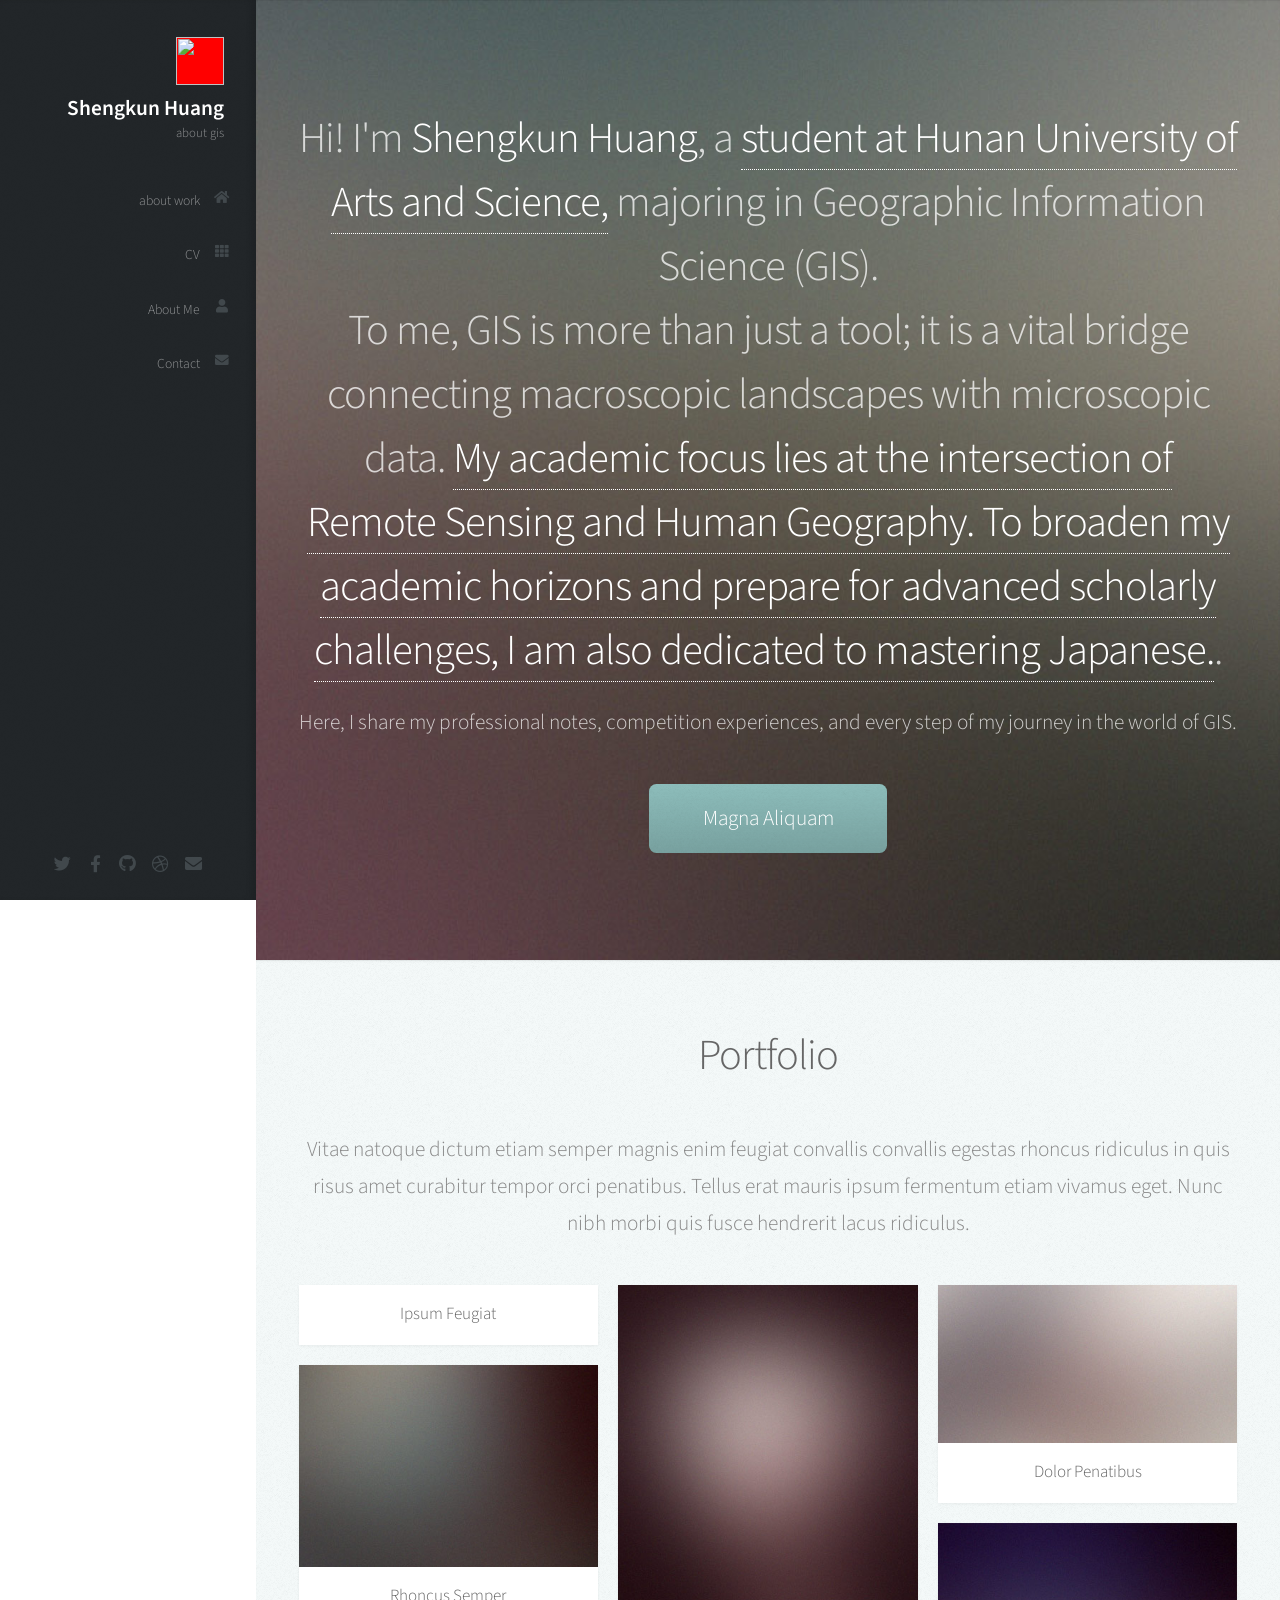
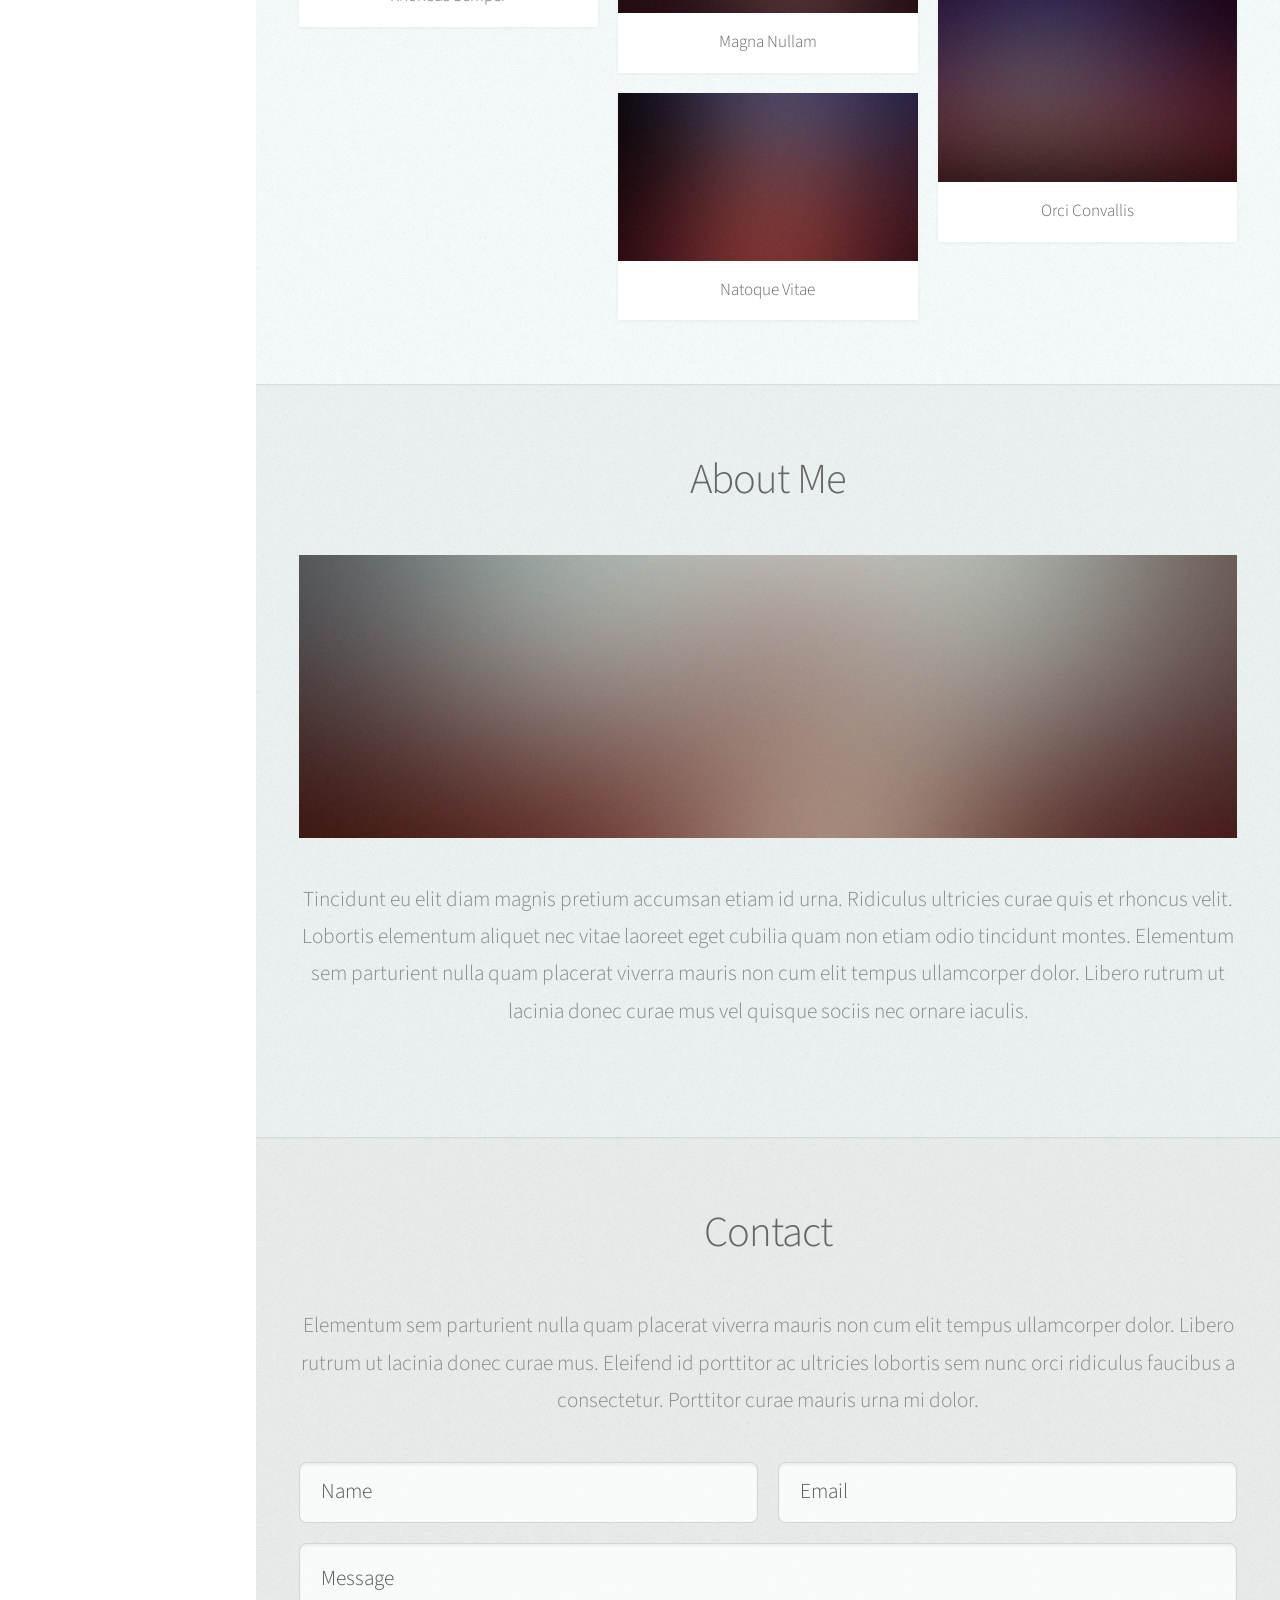
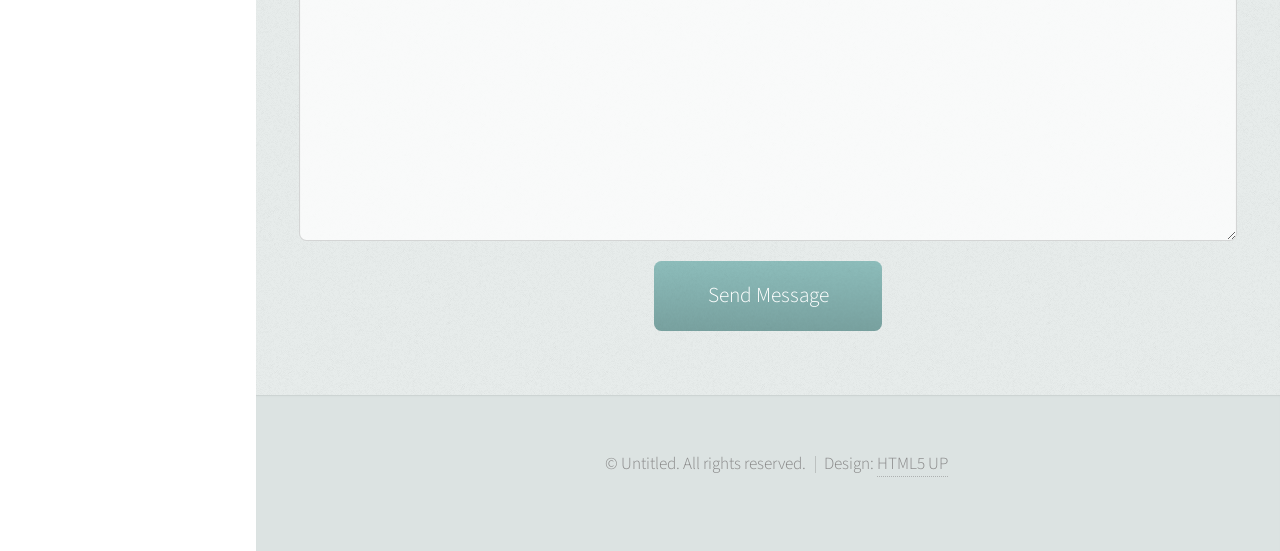
==== index.html @ bd5dc12a "修改" ====
<!DOCTYPE HTML>
<!--
	Prologue by HTML5 UP
	html5up.net | @ajlkn
	Free for personal and commercial use under the CCA 3.0 license (html5up.net/license)
-->
<html>
	<head>
		<title>Shengkun Huang</title>
		<meta charset="utf-8" />
		<meta name="viewport" content="width=device-width, initial-scale=1, user-scalable=no" />
		<link rel="stylesheet" href="assets/css/main.css" />
	</head>
	<body class="is-preload">

		<!-- Header -->
			<div id="header">

				<div class="top">

					<!-- Logo -->
						<div id="logo">
							<span class="image avatar48"><img src="https://huangkunkun.oss-cn-hangzhou.aliyuncs.com/hkk/140a967895a721159be627349b148c17.jpg" alt="" /></span>
							<h1 id="title">Shengkun Huang</h1>
							<p>about gis</p>
						</div>

					<!-- Nav -->
						<nav id="nav">
							<ul>
								<li><a href="#top" id="top-link"><span class="icon solid fa-home"> about work </span></a></li>
								<li><a href="#portfolio" id="portfolio-link"><span class="icon solid fa-th">CV</span></a></li>
								<li><a href="#about" id="about-link"><span class="icon solid fa-user">About Me</span></a></li>
								<li><a href="#contact" id="contact-link"><span class="icon solid fa-envelope">Contact</span></a></li>
							</ul>
						</nav>

				</div>

				<div class="bottom">

					<!-- Social Icons -->
						<ul class="icons">
							<li><a href="#" class="icon brands fa-twitter"><span class="label">Twitter</span></a></li>
							<li><a href="#" class="icon brands fa-facebook-f"><span class="label">Facebook</span></a></li>
							<li><a href="#" class="icon brands fa-github"><span class="label">Github</span></a></li>
							<li><a href="#" class="icon brands fa-dribbble"><span class="label">Dribbble</span></a></li>
							<li><a href="#" class="icon solid fa-envelope"><span class="label">Email</span></a></li>
						</ul>

				</div>

			</div>

		<!-- Main -->
			<div id="main">

				<!-- Intro -->
					<section id="top" class="one dark cover">
						<div class="container">

							<header>
								<h2 class="alt">Hi! I'm <strong>Shengkun Huang</strong>, a <a href="http://html5up.net/license">student at Hunan University of Arts and Science,</a> majoring in Geographic Information Science (GIS).<br />
								To me, GIS is more than just a tool; it is a vital bridge connecting macroscopic landscapes with microscopic data. <a href="http://html5up.net">My academic focus lies at the intersection of Remote Sensing and Human Geography. To broaden my academic horizons and prepare for advanced scholarly challenges, I am also dedicated to mastering Japanese.</a>.</h2>
								<p> Here, I share my professional notes, competition experiences, and every step of my journey in the world of GIS.<br />
								</p>
							</header>

							<footer>
								<a href="#portfolio" class="button scrolly">Magna Aliquam</a>
							</footer>

						</div>
					</section>

				<!-- Portfolio -->
					<section id="portfolio" class="two">
						<div class="container">

							<header>
								<h2>Portfolio</h2>
							</header>

							<p>Vitae natoque dictum etiam semper magnis enim feugiat convallis convallis
							egestas rhoncus ridiculus in quis risus amet curabitur tempor orci penatibus.
							Tellus erat mauris ipsum fermentum etiam vivamus eget. Nunc nibh morbi quis
							fusce hendrerit lacus ridiculus.</p>

							<div class="row">
								<div class="col-4 col-12-mobile">
									<article class="item">
										<a href="#" class="image fit"><img src="https://huangkunkun.oss-cn-hangzhou.aliyuncs.com/hkk/506186772ca91d7dec0c7010dbb62ea7.jpg" alt="" /></a>
										<header>
											<h3>Ipsum Feugiat</h3>
										</header>
									</article>
									<article class="item">
										<a href="#" class="image fit"><img src="images/pic03.jpg" alt="" /></a>
										<header>
											<h3>Rhoncus Semper</h3>
										</header>
									</article>
								</div>
								<div class="col-4 col-12-mobile">
									<article class="item">
										<a href="#" class="image fit"><img src="images/pic04.jpg" alt="" /></a>
										<header>
											<h3>Magna Nullam</h3>
										</header>
									</article>
									<article class="item">
										<a href="#" class="image fit"><img src="images/pic05.jpg" alt="" /></a>
										<header>
											<h3>Natoque Vitae</h3>
										</header>
									</article>
								</div>
								<div class="col-4 col-12-mobile">
									<article class="item">
										<a href="#" class="image fit"><img src="images/pic06.jpg" alt="" /></a>
										<header>
											<h3>Dolor Penatibus</h3>
										</header>
									</article>
									<article class="item">
										<a href="#" class="image fit"><img src="images/pic07.jpg" alt="" /></a>
										<header>
											<h3>Orci Convallis</h3>
										</header>
									</article>
								</div>
							</div>

						</div>
					</section>

				<!-- About Me -->
					<section id="about" class="three">
						<div class="container">

							<header>
								<h2>About Me</h2>
							</header>

							<a href="#" class="image featured"><img src="images/pic08.jpg" alt="" /></a>

							<p>Tincidunt eu elit diam magnis pretium accumsan etiam id urna. Ridiculus
							ultricies curae quis et rhoncus velit. Lobortis elementum aliquet nec vitae
							laoreet eget cubilia quam non etiam odio tincidunt montes. Elementum sem
							parturient nulla quam placerat viverra mauris non cum elit tempus ullamcorper
							dolor. Libero rutrum ut lacinia donec curae mus vel quisque sociis nec
							ornare iaculis.</p>

						</div>
					</section>

				<!-- Contact -->
					<section id="contact" class="four">
						<div class="container">

							<header>
								<h2>Contact</h2>
							</header>

							<p>Elementum sem parturient nulla quam placerat viverra
							mauris non cum elit tempus ullamcorper dolor. Libero rutrum ut lacinia
							donec curae mus. Eleifend id porttitor ac ultricies lobortis sem nunc
							orci ridiculus faucibus a consectetur. Porttitor curae mauris urna mi dolor.</p>

							<form method="post" action="#">
								<div class="row">
									<div class="col-6 col-12-mobile"><input type="text" name="name" placeholder="Name" /></div>
									<div class="col-6 col-12-mobile"><input type="text" name="email" placeholder="Email" /></div>
									<div class="col-12">
										<textarea name="message" placeholder="Message"></textarea>
									</div>
									<div class="col-12">
										<input type="submit" value="Send Message" />
									</div>
								</div>
							</form>

						</div>
					</section>

			</div>

		<!-- Footer -->
			<div id="footer">

				<!-- Copyright -->
					<ul class="copyright">
						<li>&copy; Untitled. All rights reserved.</li><li>Design: <a href="http://html5up.net">HTML5 UP</a></li>
					</ul>

			</div>

		<!-- Scripts -->
			<script src="assets/js/jquery.min.js"></script>
			<script src="assets/js/jquery.scrolly.min.js"></script>
			<script src="assets/js/jquery.scrollex.min.js"></script>
			<script src="assets/js/browser.min.js"></script>
			<script src="assets/js/breakpoints.min.js"></script>
			<script src="assets/js/util.js"></script>
			<script src="assets/js/main.js"></script>

	</body>
</html>
---- assets/css/main.css ----
@import url("fontawesome-all.min.css");
@import url("https://fonts.googleapis.com/css?family=Source+Sans+Pro:300,300italic,400,600");

/*
	Prologue by HTML5 UP
	html5up.net | @ajlkn
	Free for personal and commercial use under the CCA 3.0 license (html5up.net/license)
*/

html, body, div, span, applet, object,
iframe, h1, h2, h3, h4, h5, h6, p, blockquote,
pre, a, abbr, acronym, address, big, cite,
code, del, dfn, em, img, ins, kbd, q, s, samp,
small, strike, strong, sub, sup, tt, var, b,
u, i, center, dl, dt, dd, ol, ul, li, fieldset,
form, label, legend, table, caption, tbody,
tfoot, thead, tr, th, td, article, aside,
canvas, details, embed, figure, figcaption,
footer, header, hgroup, menu, nav, output, ruby,
section, summary, time, mark, audio, video {
	margin: 0;
	padding: 0;
	border: 0;
	font-size: 100%;
	font: inherit;
	vertical-align: baseline;}

article, aside, details, figcaption, figure,
footer, header, hgroup, menu, nav, section {
	display: block;}

body {
	line-height: 1;
}

ol, ul {
	list-style: none;
}

blockquote, q {
	quotes: none;
}

	blockquote:before, blockquote:after, q:before, q:after {
		content: '';
		content: none;
	}

table {
	border-collapse: collapse;
	border-spacing: 0;
}

body {
	-webkit-text-size-adjust: none;
}

mark {
	background-color: transparent;
	color: inherit;
}

input::-moz-focus-inner {
	border: 0;
	padding: 0;
}

input, select, textarea {
	-moz-appearance: none;
	-webkit-appearance: none;
	-ms-appearance: none;
	appearance: none;
}

/* Basic */

	html {
		box-sizing: border-box;
	}

	*, *:before, *:after {
		box-sizing: inherit;
	}

	body {
		background: #fff;
		font-family: 'Source Sans Pro', sans-serif;
		font-size: 19pt;
		font-weight: 300;
		line-height: 1.75em;
		color: #888;
	}

		body.is-preload *, body.is-preload *:before, body.is-preload *:after {
			-moz-animation: none !important;
			-webkit-animation: none !important;
			-ms-animation: none !important;
			animation: none !important;
			-moz-transition: none !important;
			-webkit-transition: none !important;
			-ms-transition: none !important;
			transition: none !important;
		}

	input, textarea, select {
		font-family: 'Source Sans Pro', sans-serif;
		font-size: 19pt;
		font-weight: 300;
		line-height: 1.75em;
		color: #888;
	}

	h1, h2, h3, h4, h5, h6 {
		font-weight: 300;
		color: #666;
		line-height: 1.5em;
	}

	h1 a, h2 a, h3 a, h4 a, h5 a, h6 a {
		color: inherit;
		text-decoration: none;
	}

		h1 a strong, h2 a strong, h3 a strong, h4 a strong, h5 a strong, h6 a strong {
			color: #333;
		}

	h2 {
		font-size: 2em;
		letter-spacing: -1px;
	}

		h2.alt {
			color: #888;
		}

			h2.alt strong {
				color: #666;
			}

	h3 {
		font-size: 1.5em;
	}

	header {
		margin: 0 0 2em 0;
	}

		header > p {
			margin: 1em 0 0 0;
		}

	footer {
		margin: 2em 0 0 0;
	}

	strong, b {
		font-weight: 300;
		color: #666;
	}

	em, i {
		font-style: italic;
	}

	a {
		text-decoration: none;
		color: inherit;
		border-bottom: dotted 1px rgba(128, 128, 128, 0.5);
		-moz-transition: color 0.35s ease-in-out, border-bottom-color 0.35s ease-in-out;
		-webkit-transition: color 0.35s ease-in-out, border-bottom-color 0.35s ease-in-out;
		-ms-transition: color 0.35s ease-in-out, border-bottom-color 0.35s ease-in-out;
		transition: color 0.35s ease-in-out, border-bottom-color 0.35s ease-in-out;
		outline: 0;
	}

		a:hover {
			color: #E27689;
			border-bottom-color: rgba(255, 255, 255, 0);
		}

	sub {
		position: relative;
		top: 0.5em;
		font-size: 0.8em;
	}

	sup {
		position: relative;
		top: -0.5em;
		font-size: 0.8em;
	}

	hr {
		border: 0;
		border-top: solid 1px #ddd;
	}

	blockquote {
		border-left: solid 0.5em #ddd;
		padding: 1em 0 1em 2em;
		font-style: italic;
	}

	p, ul, ol, dl, table {
		margin-bottom: 2em;
	}

	br.clear {
		clear: both;
	}

/* Container */

	.container {
		margin: 0 auto;
		max-width: 100%;
		width: 1400px;
	}

		@media screen and (min-width: 961px) and (max-width: 1880px) {

			.container {
				width: 1200px;
			}

		}

		@media screen and (min-width: 961px) and (max-width: 1620px) {

			.container {
				width: 960px;
			}

		}

		@media screen and (min-width: 961px) and (max-width: 1320px) {

			.container {
				width: 100%;
			}

		}

		@media screen and (max-width: 960px) {

			.container {
				width: 100%;
			}

		}

		@media screen and (max-width: 736px) {

			.container {
				width: 100%;
			}

		}

/* Row */

	.row {
		display: flex;
		flex-wrap: wrap;
		box-sizing: border-box;
		align-items: stretch;
	}

		.row > * {
			box-sizing: border-box;
		}

		.row.gtr-uniform > * > :last-child {
			margin-bottom: 0;
		}

		.row.aln-left {
			justify-content: flex-start;
		}

		.row.aln-center {
			justify-content: center;
		}

		.row.aln-right {
			justify-content: flex-end;
		}

		.row.aln-top {
			align-items: flex-start;
		}

		.row.aln-middle {
			align-items: center;
		}

		.row.aln-bottom {
			align-items: flex-end;
		}

		.row > .imp {
			order: -1;
		}

		.row > .col-1 {
			width: 8.33333%;
		}

		.row > .off-1 {
			margin-left: 8.33333%;
		}

		.row > .col-2 {
			width: 16.66667%;
		}

		.row > .off-2 {
			margin-left: 16.66667%;
		}

		.row > .col-3 {
			width: 25%;
		}

		.row > .off-3 {
			margin-left: 25%;
		}

		.row > .col-4 {
			width: 33.33333%;
		}

		.row > .off-4 {
			margin-left: 33.33333%;
		}

		.row > .col-5 {
			width: 41.66667%;
		}

		.row > .off-5 {
			margin-left: 41.66667%;
		}

		.row > .col-6 {
			width: 50%;
		}

		.row > .off-6 {
			margin-left: 50%;
		}

		.row > .col-7 {
			width: 58.33333%;
		}

		.row > .off-7 {
			margin-left: 58.33333%;
		}

		.row > .col-8 {
			width: 66.66667%;
		}

		.row > .off-8 {
			margin-left: 66.66667%;
		}

		.row > .col-9 {
			width: 75%;
		}

		.row > .off-9 {
			margin-left: 75%;
		}

		.row > .col-10 {
			width: 83.33333%;
		}

		.row > .off-10 {
			margin-left: 83.33333%;
		}

		.row > .col-11 {
			width: 91.66667%;
		}

		.row > .off-11 {
			margin-left: 91.66667%;
		}

		.row > .col-12 {
			width: 100%;
		}

		.row > .off-12 {
			margin-left: 100%;
		}

		.row.gtr-0 {
			margin-top: 0px;
			margin-left: 0px;
		}

			.row.gtr-0 > * {
				padding: 0px 0 0 0px;
			}

			.row.gtr-0.gtr-uniform {
				margin-top: 0px;
			}

				.row.gtr-0.gtr-uniform > * {
					padding-top: 0px;
				}

		.row.gtr-25 {
			margin-top: -10px;
			margin-left: -10px;
		}

			.row.gtr-25 > * {
				padding: 10px 0 0 10px;
			}

			.row.gtr-25.gtr-uniform {
				margin-top: -10px;
			}

				.row.gtr-25.gtr-uniform > * {
					padding-top: 10px;
				}

		.row.gtr-50 {
			margin-top: -20px;
			margin-left: -20px;
		}

			.row.gtr-50 > * {
				padding: 20px 0 0 20px;
			}

			.row.gtr-50.gtr-uniform {
				margin-top: -20px;
			}

				.row.gtr-50.gtr-uniform > * {
					padding-top: 20px;
				}

		.row {
			margin-top: -40px;
			margin-left: -40px;
		}

			.row > * {
				padding: 40px 0 0 40px;
			}

			.row.gtr-uniform {
				margin-top: -40px;
			}

				.row.gtr-uniform > * {
					padding-top: 40px;
				}

		.row.gtr-150 {
			margin-top: -60px;
			margin-left: -60px;
		}

			.row.gtr-150 > * {
				padding: 60px 0 0 60px;
			}

			.row.gtr-150.gtr-uniform {
				margin-top: -60px;
			}

				.row.gtr-150.gtr-uniform > * {
					padding-top: 60px;
				}

		.row.gtr-200 {
			margin-top: -80px;
			margin-left: -80px;
		}

			.row.gtr-200 > * {
				padding: 80px 0 0 80px;
			}

			.row.gtr-200.gtr-uniform {
				margin-top: -80px;
			}

				.row.gtr-200.gtr-uniform > * {
					padding-top: 80px;
				}

		@media screen and (min-width: 961px) and (max-width: 1880px) {

			.row {
				display: flex;
				flex-wrap: wrap;
				box-sizing: border-box;
				align-items: stretch;
			}

				.row > * {
					box-sizing: border-box;
				}

				.row.gtr-uniform > * > :last-child {
					margin-bottom: 0;
				}

				.row.aln-left {
					justify-content: flex-start;
				}

				.row.aln-center {
					justify-content: center;
				}

				.row.aln-right {
					justify-content: flex-end;
				}

				.row.aln-top {
					align-items: flex-start;
				}

				.row.aln-middle {
					align-items: center;
				}

				.row.aln-bottom {
					align-items: flex-end;
				}

				.row > .imp-wide {
					order: -1;
				}

				.row > .col-1-wide {
					width: 8.33333%;
				}

				.row > .off-1-wide {
					margin-left: 8.33333%;
				}

				.row > .col-2-wide {
					width: 16.66667%;
				}

				.row > .off-2-wide {
					margin-left: 16.66667%;
				}

				.row > .col-3-wide {
					width: 25%;
				}

				.row > .off-3-wide {
					margin-left: 25%;
				}

				.row > .col-4-wide {
					width: 33.33333%;
				}

				.row > .off-4-wide {
					margin-left: 33.33333%;
				}

				.row > .col-5-wide {
					width: 41.66667%;
				}

				.row > .off-5-wide {
					margin-left: 41.66667%;
				}

				.row > .col-6-wide {
					width: 50%;
				}

				.row > .off-6-wide {
					margin-left: 50%;
				}

				.row > .col-7-wide {
					width: 58.33333%;
				}

				.row > .off-7-wide {
					margin-left: 58.33333%;
				}

				.row > .col-8-wide {
					width: 66.66667%;
				}

				.row > .off-8-wide {
					margin-left: 66.66667%;
				}

				.row > .col-9-wide {
					width: 75%;
				}

				.row > .off-9-wide {
					margin-left: 75%;
				}

				.row > .col-10-wide {
					width: 83.33333%;
				}

				.row > .off-10-wide {
					margin-left: 83.33333%;
				}

				.row > .col-11-wide {
					width: 91.66667%;
				}

				.row > .off-11-wide {
					margin-left: 91.66667%;
				}

				.row > .col-12-wide {
					width: 100%;
				}

				.row > .off-12-wide {
					margin-left: 100%;
				}

				.row.gtr-0 {
					margin-top: 0px;
					margin-left: 0px;
				}

					.row.gtr-0 > * {
						padding: 0px 0 0 0px;
					}

					.row.gtr-0.gtr-uniform {
						margin-top: 0px;
					}

						.row.gtr-0.gtr-uniform > * {
							padding-top: 0px;
						}

				.row.gtr-25 {
					margin-top: -10px;
					margin-left: -10px;
				}

					.row.gtr-25 > * {
						padding: 10px 0 0 10px;
					}

					.row.gtr-25.gtr-uniform {
						margin-top: -10px;
					}

						.row.gtr-25.gtr-uniform > * {
							padding-top: 10px;
						}

				.row.gtr-50 {
					margin-top: -20px;
					margin-left: -20px;
				}

					.row.gtr-50 > * {
						padding: 20px 0 0 20px;
					}

					.row.gtr-50.gtr-uniform {
						margin-top: -20px;
					}

						.row.gtr-50.gtr-uniform > * {
							padding-top: 20px;
						}

				.row {
					margin-top: -40px;
					margin-left: -40px;
				}

					.row > * {
						padding: 40px 0 0 40px;
					}

					.row.gtr-uniform {
						margin-top: -40px;
					}

						.row.gtr-uniform > * {
							padding-top: 40px;
						}

				.row.gtr-150 {
					margin-top: -60px;
					margin-left: -60px;
				}

					.row.gtr-150 > * {
						padding: 60px 0 0 60px;
					}

					.row.gtr-150.gtr-uniform {
						margin-top: -60px;
					}

						.row.gtr-150.gtr-uniform > * {
							padding-top: 60px;
						}

				.row.gtr-200 {
					margin-top: -80px;
					margin-left: -80px;
				}

					.row.gtr-200 > * {
						padding: 80px 0 0 80px;
					}

					.row.gtr-200.gtr-uniform {
						margin-top: -80px;
					}

						.row.gtr-200.gtr-uniform > * {
							padding-top: 80px;
						}

		}

		@media screen and (min-width: 961px) and (max-width: 1620px) {

			.row {
				display: flex;
				flex-wrap: wrap;
				box-sizing: border-box;
				align-items: stretch;
			}

				.row > * {
					box-sizing: border-box;
				}

				.row.gtr-uniform > * > :last-child {
					margin-bottom: 0;
				}

				.row.aln-left {
					justify-content: flex-start;
				}

				.row.aln-center {
					justify-content: center;
				}

				.row.aln-right {
					justify-content: flex-end;
				}

				.row.aln-top {
					align-items: flex-start;
				}

				.row.aln-middle {
					align-items: center;
				}

				.row.aln-bottom {
					align-items: flex-end;
				}

				.row > .imp-normal {
					order: -1;
				}

				.row > .col-1-normal {
					width: 8.33333%;
				}

				.row > .off-1-normal {
					margin-left: 8.33333%;
				}

				.row > .col-2-normal {
					width: 16.66667%;
				}

				.row > .off-2-normal {
					margin-left: 16.66667%;
				}

				.row > .col-3-normal {
					width: 25%;
				}

				.row > .off-3-normal {
					margin-left: 25%;
				}

				.row > .col-4-normal {
					width: 33.33333%;
				}

				.row > .off-4-normal {
					margin-left: 33.33333%;
				}

				.row > .col-5-normal {
					width: 41.66667%;
				}

				.row > .off-5-normal {
					margin-left: 41.66667%;
				}

				.row > .col-6-normal {
					width: 50%;
				}

				.row > .off-6-normal {
					margin-left: 50%;
				}

				.row > .col-7-normal {
					width: 58.33333%;
				}

				.row > .off-7-normal {
					margin-left: 58.33333%;
				}

				.row > .col-8-normal {
					width: 66.66667%;
				}

				.row > .off-8-normal {
					margin-left: 66.66667%;
				}

				.row > .col-9-normal {
					width: 75%;
				}

				.row > .off-9-normal {
					margin-left: 75%;
				}

				.row > .col-10-normal {
					width: 83.33333%;
				}

				.row > .off-10-normal {
					margin-left: 83.33333%;
				}

				.row > .col-11-normal {
					width: 91.66667%;
				}

				.row > .off-11-normal {
					margin-left: 91.66667%;
				}

				.row > .col-12-normal {
					width: 100%;
				}

				.row > .off-12-normal {
					margin-left: 100%;
				}

				.row.gtr-0 {
					margin-top: 0px;
					margin-left: 0px;
				}

					.row.gtr-0 > * {
						padding: 0px 0 0 0px;
					}

					.row.gtr-0.gtr-uniform {
						margin-top: 0px;
					}

						.row.gtr-0.gtr-uniform > * {
							padding-top: 0px;
						}

				.row.gtr-25 {
					margin-top: -10px;
					margin-left: -10px;
				}

					.row.gtr-25 > * {
						padding: 10px 0 0 10px;
					}

					.row.gtr-25.gtr-uniform {
						margin-top: -10px;
					}

						.row.gtr-25.gtr-uniform > * {
							padding-top: 10px;
						}

				.row.gtr-50 {
					margin-top: -20px;
					margin-left: -20px;
				}

					.row.gtr-50 > * {
						padding: 20px 0 0 20px;
					}

					.row.gtr-50.gtr-uniform {
						margin-top: -20px;
					}

						.row.gtr-50.gtr-uniform > * {
							padding-top: 20px;
						}

				.row {
					margin-top: -40px;
					margin-left: -40px;
				}

					.row > * {
						padding: 40px 0 0 40px;
					}

					.row.gtr-uniform {
						margin-top: -40px;
					}

						.row.gtr-uniform > * {
							padding-top: 40px;
						}

				.row.gtr-150 {
					margin-top: -60px;
					margin-left: -60px;
				}

					.row.gtr-150 > * {
						padding: 60px 0 0 60px;
					}

					.row.gtr-150.gtr-uniform {
						margin-top: -60px;
					}

						.row.gtr-150.gtr-uniform > * {
							padding-top: 60px;
						}

				.row.gtr-200 {
					margin-top: -80px;
					margin-left: -80px;
				}

					.row.gtr-200 > * {
						padding: 80px 0 0 80px;
					}

					.row.gtr-200.gtr-uniform {
						margin-top: -80px;
					}

						.row.gtr-200.gtr-uniform > * {
							padding-top: 80px;
						}

		}

		@media screen and (min-width: 961px) and (max-width: 1320px) {

			.row {
				display: flex;
				flex-wrap: wrap;
				box-sizing: border-box;
				align-items: stretch;
			}

				.row > * {
					box-sizing: border-box;
				}

				.row.gtr-uniform > * > :last-child {
					margin-bottom: 0;
				}

				.row.aln-left {
					justify-content: flex-start;
				}

				.row.aln-center {
					justify-content: center;
				}

				.row.aln-right {
					justify-content: flex-end;
				}

				.row.aln-top {
					align-items: flex-start;
				}

				.row.aln-middle {
					align-items: center;
				}

				.row.aln-bottom {
					align-items: flex-end;
				}

				.row > .imp-narrow {
					order: -1;
				}

				.row > .col-1-narrow {
					width: 8.33333%;
				}

				.row > .off-1-narrow {
					margin-left: 8.33333%;
				}

				.row > .col-2-narrow {
					width: 16.66667%;
				}

				.row > .off-2-narrow {
					margin-left: 16.66667%;
				}

				.row > .col-3-narrow {
					width: 25%;
				}

				.row > .off-3-narrow {
					margin-left: 25%;
				}

				.row > .col-4-narrow {
					width: 33.33333%;
				}

				.row > .off-4-narrow {
					margin-left: 33.33333%;
				}

				.row > .col-5-narrow {
					width: 41.66667%;
				}

				.row > .off-5-narrow {
					margin-left: 41.66667%;
				}

				.row > .col-6-narrow {
					width: 50%;
				}

				.row > .off-6-narrow {
					margin-left: 50%;
				}

				.row > .col-7-narrow {
					width: 58.33333%;
				}

				.row > .off-7-narrow {
					margin-left: 58.33333%;
				}

				.row > .col-8-narrow {
					width: 66.66667%;
				}

				.row > .off-8-narrow {
					margin-left: 66.66667%;
				}

				.row > .col-9-narrow {
					width: 75%;
				}

				.row > .off-9-narrow {
					margin-left: 75%;
				}

				.row > .col-10-narrow {
					width: 83.33333%;
				}

				.row > .off-10-narrow {
					margin-left: 83.33333%;
				}

				.row > .col-11-narrow {
					width: 91.66667%;
				}

				.row > .off-11-narrow {
					margin-left: 91.66667%;
				}

				.row > .col-12-narrow {
					width: 100%;
				}

				.row > .off-12-narrow {
					margin-left: 100%;
				}

				.row.gtr-0 {
					margin-top: 0px;
					margin-left: 0px;
				}

					.row.gtr-0 > * {
						padding: 0px 0 0 0px;
					}

					.row.gtr-0.gtr-uniform {
						margin-top: 0px;
					}

						.row.gtr-0.gtr-uniform > * {
							padding-top: 0px;
						}

				.row.gtr-25 {
					margin-top: -5px;
					margin-left: -5px;
				}

					.row.gtr-25 > * {
						padding: 5px 0 0 5px;
					}

					.row.gtr-25.gtr-uniform {
						margin-top: -5px;
					}

						.row.gtr-25.gtr-uniform > * {
							padding-top: 5px;
						}

				.row.gtr-50 {
					margin-top: -10px;
					margin-left: -10px;
				}

					.row.gtr-50 > * {
						padding: 10px 0 0 10px;
					}

					.row.gtr-50.gtr-uniform {
						margin-top: -10px;
					}

						.row.gtr-50.gtr-uniform > * {
							padding-top: 10px;
						}

				.row {
					margin-top: -20px;
					margin-left: -20px;
				}

					.row > * {
						padding: 20px 0 0 20px;
					}

					.row.gtr-uniform {
						margin-top: -20px;
					}

						.row.gtr-uniform > * {
							padding-top: 20px;
						}

				.row.gtr-150 {
					margin-top: -30px;
					margin-left: -30px;
				}

					.row.gtr-150 > * {
						padding: 30px 0 0 30px;
					}

					.row.gtr-150.gtr-uniform {
						margin-top: -30px;
					}

						.row.gtr-150.gtr-uniform > * {
							padding-top: 30px;
						}

				.row.gtr-200 {
					margin-top: -40px;
					margin-left: -40px;
				}

					.row.gtr-200 > * {
						padding: 40px 0 0 40px;
					}

					.row.gtr-200.gtr-uniform {
						margin-top: -40px;
					}

						.row.gtr-200.gtr-uniform > * {
							padding-top: 40px;
						}

		}

		@media screen and (max-width: 960px) {

			.row {
				display: flex;
				flex-wrap: wrap;
				box-sizing: border-box;
				align-items: stretch;
			}

				.row > * {
					box-sizing: border-box;
				}

				.row.gtr-uniform > * > :last-child {
					margin-bottom: 0;
				}

				.row.aln-left {
					justify-content: flex-start;
				}

				.row.aln-center {
					justify-content: center;
				}

				.row.aln-right {
					justify-content: flex-end;
				}

				.row.aln-top {
					align-items: flex-start;
				}

				.row.aln-middle {
					align-items: center;
				}

				.row.aln-bottom {
					align-items: flex-end;
				}

				.row > .imp-narrower {
					order: -1;
				}

				.row > .col-1-narrower {
					width: 8.33333%;
				}

				.row > .off-1-narrower {
					margin-left: 8.33333%;
				}

				.row > .col-2-narrower {
					width: 16.66667%;
				}

				.row > .off-2-narrower {
					margin-left: 16.66667%;
				}

				.row > .col-3-narrower {
					width: 25%;
				}

				.row > .off-3-narrower {
					margin-left: 25%;
				}

				.row > .col-4-narrower {
					width: 33.33333%;
				}

				.row > .off-4-narrower {
					margin-left: 33.33333%;
				}

				.row > .col-5-narrower {
					width: 41.66667%;
				}

				.row > .off-5-narrower {
					margin-left: 41.66667%;
				}

				.row > .col-6-narrower {
					width: 50%;
				}

				.row > .off-6-narrower {
					margin-left: 50%;
				}

				.row > .col-7-narrower {
					width: 58.33333%;
				}

				.row > .off-7-narrower {
					margin-left: 58.33333%;
				}

				.row > .col-8-narrower {
					width: 66.66667%;
				}

				.row > .off-8-narrower {
					margin-left: 66.66667%;
				}

				.row > .col-9-narrower {
					width: 75%;
				}

				.row > .off-9-narrower {
					margin-left: 75%;
				}

				.row > .col-10-narrower {
					width: 83.33333%;
				}

				.row > .off-10-narrower {
					margin-left: 83.33333%;
				}

				.row > .col-11-narrower {
					width: 91.66667%;
				}

				.row > .off-11-narrower {
					margin-left: 91.66667%;
				}

				.row > .col-12-narrower {
					width: 100%;
				}

				.row > .off-12-narrower {
					margin-left: 100%;
				}

				.row.gtr-0 {
					margin-top: 0px;
					margin-left: 0px;
				}

					.row.gtr-0 > * {
						padding: 0px 0 0 0px;
					}

					.row.gtr-0.gtr-uniform {
						margin-top: 0px;
					}

						.row.gtr-0.gtr-uniform > * {
							padding-top: 0px;
						}

				.row.gtr-25 {
					margin-top: -5px;
					margin-left: -5px;
				}

					.row.gtr-25 > * {
						padding: 5px 0 0 5px;
					}

					.row.gtr-25.gtr-uniform {
						margin-top: -5px;
					}

						.row.gtr-25.gtr-uniform > * {
							padding-top: 5px;
						}

				.row.gtr-50 {
					margin-top: -10px;
					margin-left: -10px;
				}

					.row.gtr-50 > * {
						padding: 10px 0 0 10px;
					}

					.row.gtr-50.gtr-uniform {
						margin-top: -10px;
					}

						.row.gtr-50.gtr-uniform > * {
							padding-top: 10px;
						}

				.row {
					margin-top: -20px;
					margin-left: -20px;
				}

					.row > * {
						padding: 20px 0 0 20px;
					}

					.row.gtr-uniform {
						margin-top: -20px;
					}

						.row.gtr-uniform > * {
							padding-top: 20px;
						}

				.row.gtr-150 {
					margin-top: -30px;
					margin-left: -30px;
				}

					.row.gtr-150 > * {
						padding: 30px 0 0 30px;
					}

					.row.gtr-150.gtr-uniform {
						margin-top: -30px;
					}

						.row.gtr-150.gtr-uniform > * {
							padding-top: 30px;
						}

				.row.gtr-200 {
					margin-top: -40px;
					margin-left: -40px;
				}

					.row.gtr-200 > * {
						padding: 40px 0 0 40px;
					}

					.row.gtr-200.gtr-uniform {
						margin-top: -40px;
					}

						.row.gtr-200.gtr-uniform > * {
							padding-top: 40px;
						}

		}

		@media screen and (max-width: 736px) {

			.row {
				display: flex;
				flex-wrap: wrap;
				box-sizing: border-box;
				align-items: stretch;
			}

				.row > * {
					box-sizing: border-box;
				}

				.row.gtr-uniform > * > :last-child {
					margin-bottom: 0;
				}

				.row.aln-left {
					justify-content: flex-start;
				}

				.row.aln-center {
					justify-content: center;
				}

				.row.aln-right {
					justify-content: flex-end;
				}

				.row.aln-top {
					align-items: flex-start;
				}

				.row.aln-middle {
					align-items: center;
				}

				.row.aln-bottom {
					align-items: flex-end;
				}

				.row > .imp-mobile {
					order: -1;
				}

				.row > .col-1-mobile {
					width: 8.33333%;
				}

				.row > .off-1-mobile {
					margin-left: 8.33333%;
				}

				.row > .col-2-mobile {
					width: 16.66667%;
				}

				.row > .off-2-mobile {
					margin-left: 16.66667%;
				}

				.row > .col-3-mobile {
					width: 25%;
				}

				.row > .off-3-mobile {
					margin-left: 25%;
				}

				.row > .col-4-mobile {
					width: 33.33333%;
				}

				.row > .off-4-mobile {
					margin-left: 33.33333%;
				}

				.row > .col-5-mobile {
					width: 41.66667%;
				}

				.row > .off-5-mobile {
					margin-left: 41.66667%;
				}

				.row > .col-6-mobile {
					width: 50%;
				}

				.row > .off-6-mobile {
					margin-left: 50%;
				}

				.row > .col-7-mobile {
					width: 58.33333%;
				}

				.row > .off-7-mobile {
					margin-left: 58.33333%;
				}

				.row > .col-8-mobile {
					width: 66.66667%;
				}

				.row > .off-8-mobile {
					margin-left: 66.66667%;
				}

				.row > .col-9-mobile {
					width: 75%;
				}

				.row > .off-9-mobile {
					margin-left: 75%;
				}

				.row > .col-10-mobile {
					width: 83.33333%;
				}

				.row > .off-10-mobile {
					margin-left: 83.33333%;
				}

				.row > .col-11-mobile {
					width: 91.66667%;
				}

				.row > .off-11-mobile {
					margin-left: 91.66667%;
				}

				.row > .col-12-mobile {
					width: 100%;
				}

				.row > .off-12-mobile {
					margin-left: 100%;
				}

				.row.gtr-0 {
					margin-top: 0px;
					margin-left: 0px;
				}

					.row.gtr-0 > * {
						padding: 0px 0 0 0px;
					}

					.row.gtr-0.gtr-uniform {
						margin-top: 0px;
					}

						.row.gtr-0.gtr-uniform > * {
							padding-top: 0px;
						}

				.row.gtr-25 {
					margin-top: -5px;
					margin-left: -5px;
				}

					.row.gtr-25 > * {
						padding: 5px 0 0 5px;
					}

					.row.gtr-25.gtr-uniform {
						margin-top: -5px;
					}

						.row.gtr-25.gtr-uniform > * {
							padding-top: 5px;
						}

				.row.gtr-50 {
					margin-top: -10px;
					margin-left: -10px;
				}

					.row.gtr-50 > * {
						padding: 10px 0 0 10px;
					}

					.row.gtr-50.gtr-uniform {
						margin-top: -10px;
					}

						.row.gtr-50.gtr-uniform > * {
							padding-top: 10px;
						}

				.row {
					margin-top: -20px;
					margin-left: -20px;
				}

					.row > * {
						padding: 20px 0 0 20px;
					}

					.row.gtr-uniform {
						margin-top: -20px;
					}

						.row.gtr-uniform > * {
							padding-top: 20px;
						}

				.row.gtr-150 {
					margin-top: -30px;
					margin-left: -30px;
				}

					.row.gtr-150 > * {
						padding: 30px 0 0 30px;
					}

					.row.gtr-150.gtr-uniform {
						margin-top: -30px;
					}

						.row.gtr-150.gtr-uniform > * {
							padding-top: 30px;
						}

				.row.gtr-200 {
					margin-top: -40px;
					margin-left: -40px;
				}

					.row.gtr-200 > * {
						padding: 40px 0 0 40px;
					}

					.row.gtr-200.gtr-uniform {
						margin-top: -40px;
					}

						.row.gtr-200.gtr-uniform > * {
							padding-top: 40px;
						}

		}

/* Sections/Article */

	section, article {
		margin-bottom: 3em;
	}

		section > :last-child,
		section > .container, section:last-child, article > :last-child,
		article > .container, article:last-child {
			margin-bottom: 0;
		}

		.row > section, .row > article {
			margin-bottom: 0;
		}

/* Image */

	.image {
		display: inline-block;
		border: 0;
	}

		.image img {
			display: block;
			width: 100%;
		}

		.image.avatar48 {
			width: 48px;
			height: 48px;
			background: #f00;
		}

			.image.avatar48 img {
				width: 48px;
				height: 48px;
			}

		.image.fit {
			display: block;
			width: 100%;
		}

		.image.featured {
			display: block;
			width: 100%;
			margin: 0 0 2em 0;
		}

		.image.left {
			float: left;
			margin: 0 2em 2em 0;
		}

		.image.centered {
			display: block;
			margin: 0 0 2em 0;
		}

			.image.centered img {
				margin: 0 auto;
				width: auto;
			}

/* List */

	ul {
		list-style: disc;
		padding-left: 1em;
	}

		ul li {
			padding-left: 0.5em;
		}

	ol {
		list-style: decimal;
		padding-left: 1.25em;
	}

		ol li {
			padding-left: 0.25em;
		}

/* Icons */

	ul.icons {
		cursor: default;
		list-style: none;
		padding-left: 0;
	}

		ul.icons li {
			display: inline-block;
			padding-left: 0;
		}

		ul.icons a {
			display: inline-block;
			width: 2em;
			height: 2em;
			line-height: 2em;
			text-align: center;
			border: 0;
		}

/* Form */

	form label {
		display: block;
		text-align: left;
		margin-bottom: 0.5em;
	}

	form input[type="text"],
	form input[type="email"],
	form input[type="password"],
	form select,
	form textarea {
		position: relative;
		-webkit-appearance: none;
		display: block;
		border: 0;
		outline: 0;
		background: #fff;
		background: rgba(255, 255, 255, 0.75);
		width: 100%;
		border-radius: 0.35em;
		padding: 0.75em 1em 0.75em 1em;
		box-shadow: inset 0 0.1em 0.1em 0 rgba(0, 0, 0, 0.05);
		border: solid 1px rgba(0, 0, 0, 0.15);
		-moz-transition: all 0.35s ease-in-out;
		-webkit-transition: all 0.35s ease-in-out;
		-ms-transition: all 0.35s ease-in-out;
		transition: all 0.35s ease-in-out;
	}

		form input[type="text"]:focus,
		form input[type="email"]:focus,
		form input[type="password"]:focus,
		form select:focus,
		form textarea:focus {
			box-shadow: 0 0 2px 1px #8ebebc;
			background: #fff;
		}

	form input[type="text"],
	form input[type="email"],
	form input[type="password"],
	form select {
		line-height: 1.25em;
	}

	form textarea {
		min-height: 14em;
	}

	form ::-webkit-input-placeholder {
		color: #555 !important;
	}

	form :-moz-placeholder {
		color: #555 !important;
	}

	form ::-moz-placeholder {
		color: #555 !important;
	}

	form :-ms-input-placeholder {
		color: #555 !important;
	}

	form ::-moz-focus-inner {
		border: 0;
	}

/* Table */

	table {
		width: 100%;
		text-align: left;
	}

		table tbody tr:nth-child(2n+2) {
			background: #f4f4f4;
		}

		table td {
			padding: 0.5em 1em 0.5em 1em;
		}

		table th {
			text-align: left;
			padding: 0.5em 1em 0.5em 1em;
			color: #fff;
			background: #222729 url("images/overlay.png");
		}

		table thead {
			background: #444;
			color: #fff;
		}

		table tfoot {
			background: #eee;
		}

/* Button */

	input[type="button"],
	input[type="submit"],
	input[type="reset"],
	button,
	.button {
		position: relative;
		display: inline-block;
		border-radius: 0.35em;
		color: #fff !important;
		text-decoration: none;
		padding: 0.75em 2.5em 0.75em 2.5em;
		background-color: #8ebebc;
		border: 0;
		cursor: pointer;
		background-image: -moz-linear-gradient(top, rgba(0, 0, 0, 0), rgba(0, 0, 0, 0.15)), url("images/overlay.png");
		background-image: -webkit-linear-gradient(top, rgba(0, 0, 0, 0), rgba(0, 0, 0, 0.15)), url("images/overlay.png");
		background-image: -ms-linear-gradient(top, rgba(0, 0, 0, 0), rgba(0, 0, 0, 0.15)), url("images/overlay.png");
		background-image: linear-gradient(top, rgba(0, 0, 0, 0), rgba(0, 0, 0, 0.15)), url("images/overlay.png");
		-moz-transition: background-color 0.35s ease-in-out;
		-webkit-transition: background-color 0.35s ease-in-out;
		-ms-transition: background-color 0.35s ease-in-out;
		transition: background-color 0.35s ease-in-out;
	}

		input[type="button"]:hover,
		input[type="submit"]:hover,
		input[type="reset"]:hover,
		button:hover,
		.button:hover {
			background-color: #9ececc;
		}

		input[type="button"]:active,
		input[type="submit"]:active,
		input[type="reset"]:active,
		button:active,
		.button:active {
			background-color: #7eaeac;
		}

/* Item */

	.item {
		box-shadow: 0 0.05em 0.15em 0 rgba(0, 0, 0, 0.05);
		margin-bottom: 40px;
	}

		.item header {
			background: #fff;
			margin: 0;
			padding: 1em 0 1em 0;
			font-size: 0.8em;
		}

			.item header h3 {
				font-size: 1em;
			}

/* Icons */

	.icon {
		text-decoration: none;
		text-decoration: none;
	}

		.icon:before {
			-moz-osx-font-smoothing: grayscale;
			-webkit-font-smoothing: antialiased;
			display: inline-block;
			font-style: normal;
			font-variant: normal;
			text-rendering: auto;
			line-height: 1;
			text-transform: none !important;
			font-family: 'Font Awesome 5 Free';
			font-weight: 400;
		}

		.icon:before {
			line-height: inherit;
		}

		.icon > .label {
			display: none;
		}

		.icon.solid:before {
			font-weight: 900;
		}

		.icon.brands:before {
			font-family: 'Font Awesome 5 Brands';
		}

/* Header */

	#header {
		display: -moz-flex;
		display: -webkit-flex;
		display: -ms-flex;
		display: flex;
		-moz-flex-direction: column;
		-webkit-flex-direction: column;
		-ms-flex-direction: column;
		flex-direction: column;
		-moz-justify-content: space-between;
		-webkit-justify-content: space-between;
		-ms-justify-content: space-between;
		justify-content: space-between;
		background: #222629 url("images/overlay.png");
		box-shadow: inset -0.25em 0 0.25em 0 rgba(0, 0, 0, 0.1);
		color: #fff;
		height: 100%;
		left: 0;
		overflow-y: auto;
		position: fixed;
		text-align: right;
		top: 0;
		width: 375px;
	}

		#header .top {
			-moz-flex-grow: 1;
			-webkit-flex-grow: 1;
			-ms-flex-grow: 1;
			flex-grow: 1;
		}

		#header .bottom {
			-moz-flex-shrink: 0;
			-webkit-flex-shrink: 0;
			-ms-flex-shrink: 0;
			flex-shrink: 0;
			padding: 1.5em 0 0.75em 0;
		}

			#header .bottom > :last-child {
				margin-bottom: 0;
			}

		#header .icons {
			font-size: 0.8em;
			text-align: center;
		}

			#header .icons a {
				color: #41484c;
				-moz-transition: color 0.35s ease-in-out;
				-webkit-transition: color 0.35s ease-in-out;
				-ms-transition: color 0.35s ease-in-out;
				transition: color 0.35s ease-in-out;
			}

				#header .icons a:hover {
					color: #fff;
				}

	#logo {
		position: relative;
		margin: 1.75em 1.5em 1.5em 1.5em;
		min-height: 48px;
		cursor: default;
	}

		#logo h1 {
			position: relative;
			color: #fff;
			font-weight: 600;
			font-size: 1em;
			line-height: 1em;
		}

		#logo p {
			position: relative;
			display: block;
			font-size: 0.6em;
			color: rgba(255, 255, 255, 0.5);
			line-height: 1.25em;
			margin: 0.5em 0 0 0;
		}

		#logo .image {
			position: absolute;
			left: 0;
			top: 0;
		}

	#nav ul {
		list-style: none;
		padding-left: 0;
		margin-bottom: 0;
	}

		#nav ul li {
			padding-left: 0;
		}

			#nav ul li a {
				display: block;
				padding: 0.5em 1.5em 0.5em 1.5em;
				color: rgba(255, 255, 255, 0.5);
				text-decoration: none;
				outline: 0;
				border: 0;
				-moz-transition: none;
				-webkit-transition: none;
				-ms-transition: none;
				transition: none;
			}

				#nav ul li a span {
					position: relative;
					display: block;
					font-size: 0.8em;
				}

					#nav ul li a span:before {
						position: absolute;
						left: 0;
						color: #41484c;
						text-align: center;
						width: 1.25em;
						line-height: 1.75em;
					}

				#nav ul li a.active {
					background: rgba(0, 0, 0, 0.15);
					box-shadow: inset 0 0 0.25em 0 rgba(0, 0, 0, 0.125);
					color: #fff;
				}

					#nav ul li a.active span:before {
						color: #e27689;
					}

/* Footer */

	#footer {
		margin-left: 375px;
		text-align: center;
		background-color: #dce3e2;
		padding: 3em 0 4em 0;
		box-shadow: inset 0 1px 0 0 rgba(0, 0, 0, 0.05), inset 0 0.1em 0.1em 0 rgba(0, 0, 0, 0.025);
		font-size: 0.8em;
	}

		#footer .copyright {
			cursor: default;
			margin: 0;
		}

			#footer .copyright li {
				display: inline-block;
				line-height: 1em;
				border-left: solid 1px rgba(128, 128, 128, 0.35);
				padding: 0 0 0 0.5em;
				margin: 0 0 0 0.5em;
			}

				#footer .copyright li:first-child {
					border-left: 0;
					padding-left: 0;
					margin-left: 0;
				}

/* Main */

	#main {
		margin-left: 375px;
	}

		#main > section {
			margin: 0;
			overflow: hidden;
			padding: 4em 0;
			box-shadow: inset 0 1px 0 0 rgba(0, 0, 0, 0.05), inset 0 0.1em 0.1em 0 rgba(0, 0, 0, 0.025);
			text-align: center;
			background-image: url("images/overlay.png");
		}

			#main > section.dark {
				color: #ddd;
				color: rgba(255, 255, 255, 0.75);
			}

				#main > section.dark h2, #main > section.dark h3, #main > section.dark h4, #main > section.dark h5, #main > section.dark h6 {
					color: inherit;
				}

				#main > section.dark strong {
					color: #fff;
					border-color: inherit;
				}

				#main > section.dark a {
					color: #fff;
					border-color: inherit;
				}

					#main > section.dark a:hover {
						border-bottom-color: rgba(255, 255, 255, 0);
					}

			#main > section.cover {
				padding: 10em 0;
				background-size: cover;
				background-position: center center;
			}

			#main > section.one {
				background-color: #81918E;
				background-image: url("../../images/banner.jpg");
			}

			#main > section.two {
				background-color: #f5fafa;
			}

			#main > section.three {
				background-color: #ecf1f1;
			}

		#main > section.four {
			background-color: #e8edec;
		}

/* Wide */

	@media screen and (min-width: 961px) and (max-width: 1880px) {

		/* Basic */

			body, input, textarea, select {
				font-size: 17pt;
			}

		/* Header */

			#header {
				width: 300px;
			}

		/* Footer */

			#footer {
				margin-left: 300px;
			}

		/* Main */

			#main {
				margin-left: 300px;
			}

	}

/* Normal */

	@media screen and (min-width: 961px) and (max-width: 1620px) {

		/* Main */

			#main > section {
				padding: 3em 0;
			}

			#main section.cover {
				padding: 5em 0;
			}

	}

/* Narrow */

	@media screen and (min-width: 961px) and (max-width: 1320px) {

		/* Basic */

			body, input, textarea, select {
				font-size: 16pt;
			}

			.container {
				padding: 0 2em 0 2em;
			}

		/* Icons */

			ul.icons li a {
				width: 1.75em;
			}

		/* Item */

			.item {
				margin-bottom: 20px;
			}

		/* Header */

			#header {
				width: 20%;
			}

			#logo .image {
				position: relative;
				margin: 0 0 0.5em 0;
			}

			#nav ul li a {
				font-size: 0.8em;
				padding-top: 0.5em;
				padding-bottom: 0.5em;
			}

				#nav ul li a span {
					padding-right: 2.25em;
				}

					#nav ul li a span:before {
						left: 100%;
						margin-left: -1.25em;
						line-height: 2.25em;
					}

		/* Footer */

			#footer {
				margin-left: 20%;
			}

		/* Main */

			#main {
				margin-left: 20%;
			}

	}

/* Narrower */

	#headerToggle {
		display: none;
	}

	@media screen and (max-width: 960px) {

		/* Basic */

			html, body {
				overflow-x: hidden;
			}

			body, input, textarea, select {
				font-size: 16pt;
			}

			header br {
				display: none;
			}

			.container {
				padding: 0 2em 0 2em;
			}

		/* Item */

			.item {
				margin-bottom: 15px;
			}

		/* Icons */

			ul.icons a {
				width: 1.75em;
				font-size: 1.25em;
			}

		/* Header */

			#header {
				-moz-backface-visibility: hidden;
				-webkit-backface-visibility: hidden;
				-ms-backface-visibility: hidden;
				backface-visibility: hidden;
				-moz-transform: translateX(-275px);
				-webkit-transform: translateX(-275px);
				-ms-transform: translateX(-275px);
				transform: translateX(-275px);
				-moz-transition: -moz-transform 0.5s ease;
				-webkit-transition: -webkit-transform 0.5s ease;
				-ms-transition: -ms-transform 0.5s ease;
				transition: transform 0.5s ease;
				-webkit-overflow-scrolling: touch;
				display: block;
				height: 100%;
				left: 0;
				overflow-y: auto;
				position: fixed;
				top: 0;
				width: 275px;
				z-index: 10002;
				width: 275px;
				background: #222729 url("images/overlay.png");
				box-shadow: inset -0.25em 0 0.25em 0 rgba(0, 0, 0, 0.125);
			}

				#header .top {
					position: relative;
				}

				#header .bottom {
					border-top: solid 1px rgba(255, 255, 255, 0.05);
					box-shadow: 0 -1px 0 0 rgba(0, 0, 0, 0.15);
					padding-top: 2em;
					margin-top: 2em;
					position: relative;
				}

			#logo {
				margin: 1.5em 1.25em 1.25em 1.25em;
			}

			#nav ul li a {
				padding: 0.5em 1.25em 0.5em 1.25em;
			}

			#headerToggle {
				-moz-backface-visibility: hidden;
				-webkit-backface-visibility: hidden;
				-ms-backface-visibility: hidden;
				backface-visibility: hidden;
				-moz-transition: -moz-transform 0.5s ease;
				-webkit-transition: -webkit-transform 0.5s ease;
				-ms-transition: -ms-transform 0.5s ease;
				transition: transform 0.5s ease;
				display: block;
				height: 2.25em;
				left: 0;
				position: fixed;
				top: 0;
				width: 3.25em;
				z-index: 10001;
			}

				#headerToggle .toggle {
					text-decoration: none;
					position: absolute;
					left: 0;
					top: 0;
					width: 100%;
					height: 100%;
					outline: 0;
					border: 0;
				}

					#headerToggle .toggle:before {
						-moz-osx-font-smoothing: grayscale;
						-webkit-font-smoothing: antialiased;
						display: inline-block;
						font-style: normal;
						font-variant: normal;
						text-rendering: auto;
						line-height: 1;
						text-transform: none !important;
						font-family: 'Font Awesome 5 Free';
						font-weight: 900;
					}

					#headerToggle .toggle:before {
						text-decoration: none;
						content: '\f0c9';
						color: #fff;
						font-size: 18px;
						background: rgba(128, 136, 144, 0.5);
						border-radius: 0.35em;
						text-align: center;
						position: absolute;
						left: 0.5em;
						top: 0.5em;
						display: block;
						width: 3.25em;
						height: 2.25em;
						line-height: 2.25em;
					}

			body.header-visible #main {
				-moz-transform: translateX(275px);
				-webkit-transform: translateX(275px);
				-ms-transform: translateX(275px);
				transform: translateX(275px);
			}

			body.header-visible #headerToggle {
				-moz-transform: translateX(275px);
				-webkit-transform: translateX(275px);
				-ms-transform: translateX(275px);
				transform: translateX(275px);
			}

			body.header-visible #header {
				-moz-transform: translateX(0);
				-webkit-transform: translateX(0);
				-ms-transform: translateX(0);
				transform: translateX(0);
			}

		/* Footer */

			#footer {
				margin-left: 0;
			}

		/* Main */

			#main {
				-moz-backface-visibility: hidden;
				-webkit-backface-visibility: hidden;
				-ms-backface-visibility: hidden;
				backface-visibility: hidden;
				-moz-transition: -moz-transform 0.5s ease;
				-webkit-transition: -webkit-transform 0.5s ease;
				-ms-transition: -ms-transform 0.5s ease;
				transition: transform 0.5s ease;
				padding-bottom: 1px;
				margin-left: 0;
			}

				#main > section {
					padding: 3em 0;
				}

				#main section.cover {
					padding: 4em 0;
				}

	}

/* Mobile */

	@media screen and (max-width: 736px) {

		/* Basic */

			body, input, textarea, select {
				font-size: 14pt;
			}

			h2 {
				font-size: 1.5em;
				letter-spacing: 0;
				font-weight: 300;
			}

			.container {
				padding: 0 15px 0 15px;
			}

		/* List */

			ul.icons a {
				width: 2em;
				font-size: 1.25em;
			}

		/* Main */

			#main > section {
				padding: 2em 0;
			}

			#main section.cover {
				padding: 4em 0em;
			}

				#main section.cover header {
					padding: 0 1em;
				}

		/* Footer */

			#footer .copyright li {
				display: block;
				line-height: 1.25em;
				border: 0;
				padding: 0;
				margin: 1em 0 0 0;
			}

				#footer .copyright li:first-child {
					margin-top: 0;
				}

	}
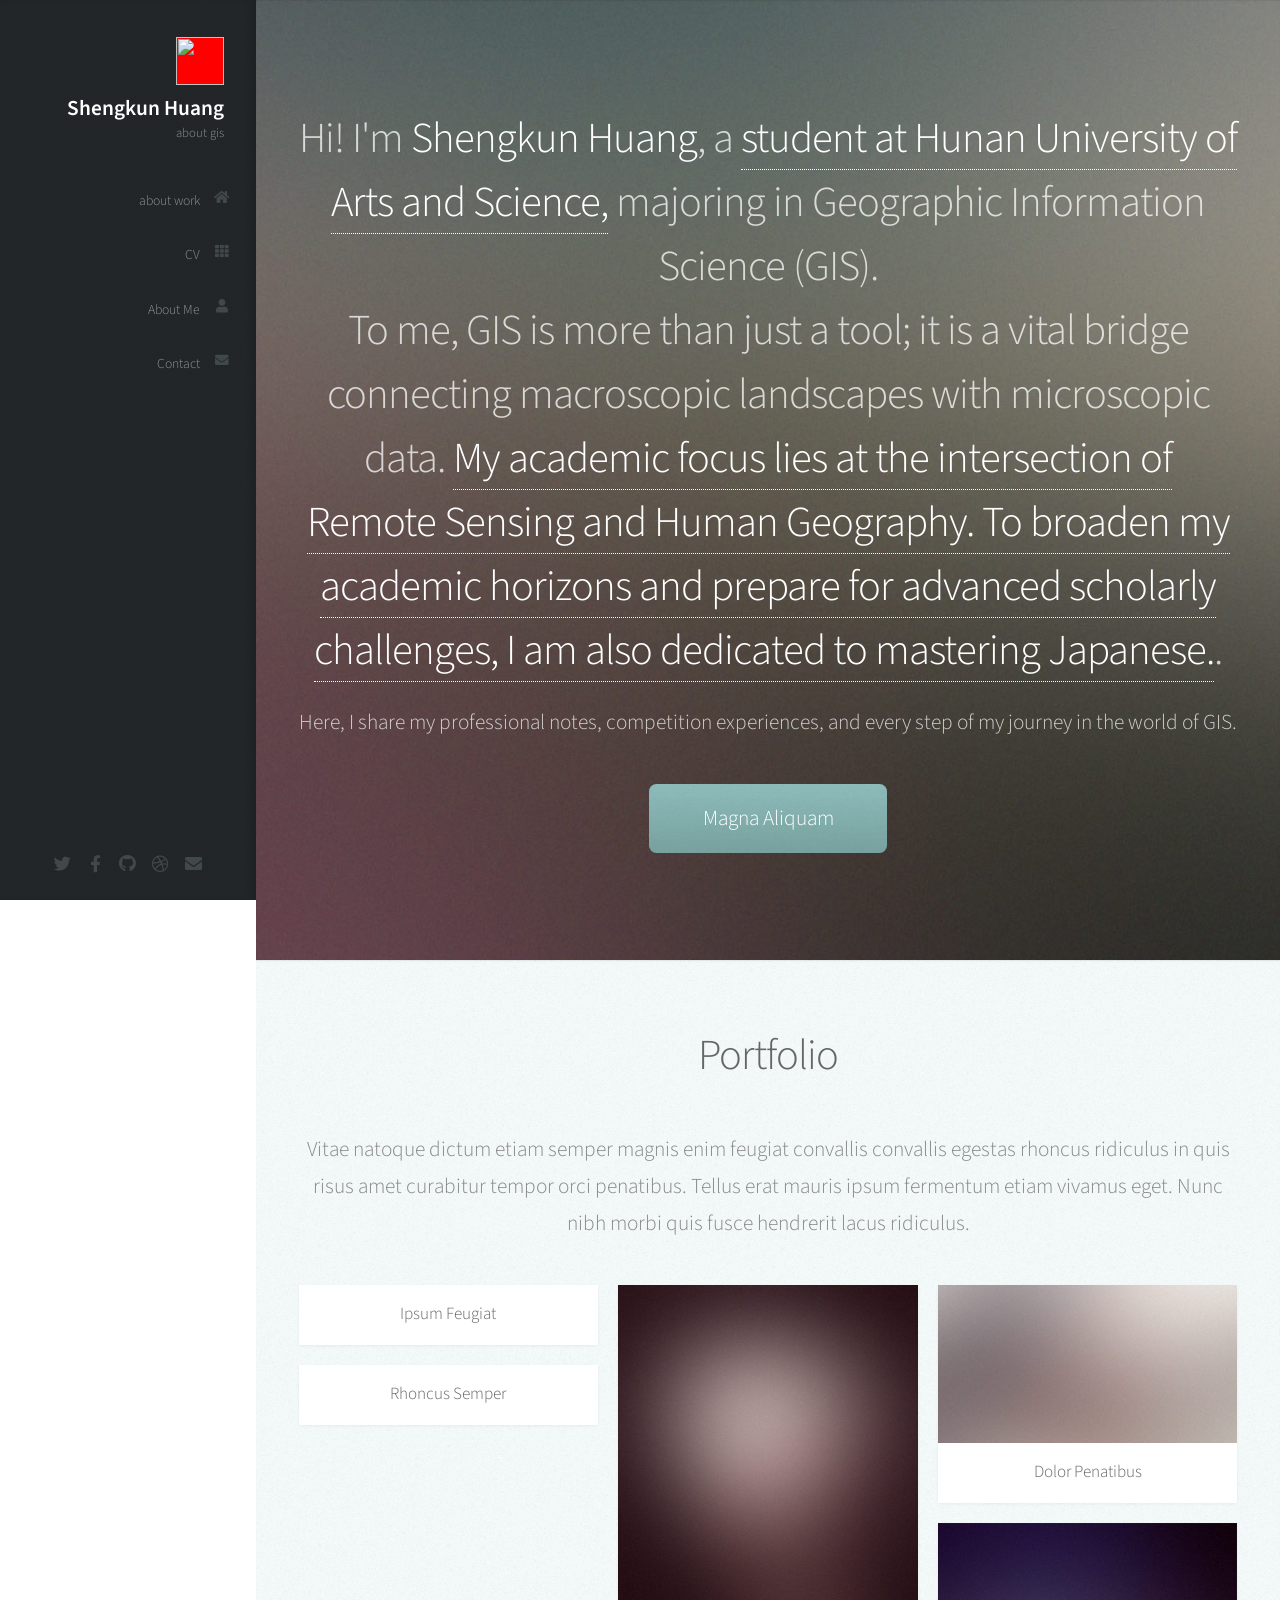
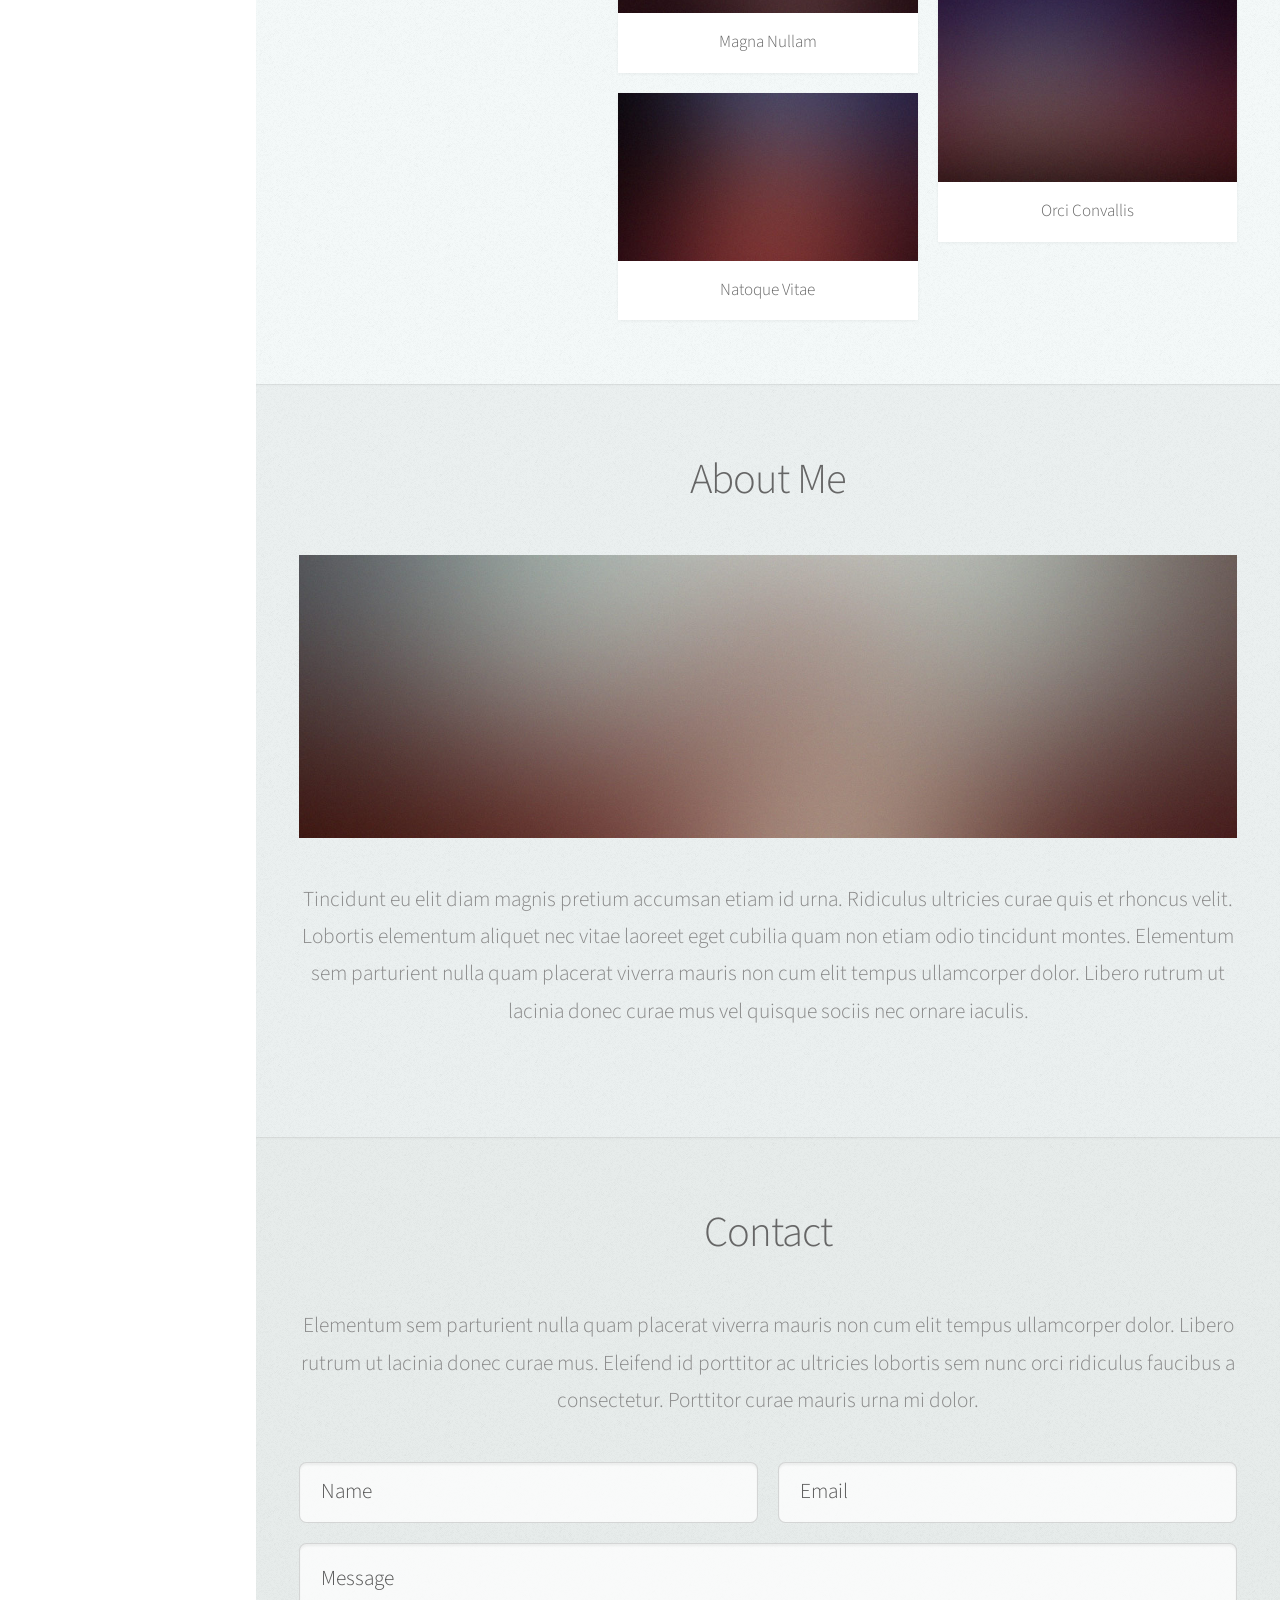
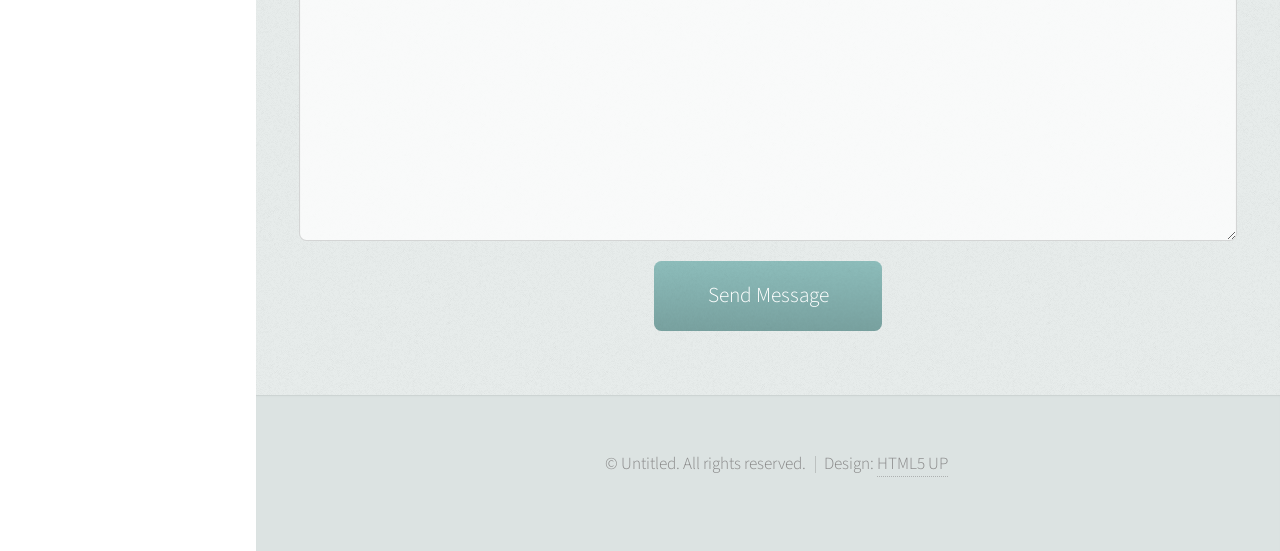
==== commit 98afec0b: "最近一次修改" ====
--- a/index.html
+++ b/index.html
@@ -95,7 +95,7 @@
 										</header>
 									</article>
 									<article class="item">
-										<a href="#" class="image fit"><img src="images/pic03.jpg" alt="" /></a>
+										<a href="#" class="image fit"><img src="https://huangkunkun.oss-cn-hangzhou.aliyuncs.com/hkk/%E5%B1%8F%E5%B9%95%E6%88%AA%E5%9B%BE%202026-04-26%20185527.png" alt="" /></a>
 										<header>
 											<h3>Rhoncus Semper</h3>
 										</header>
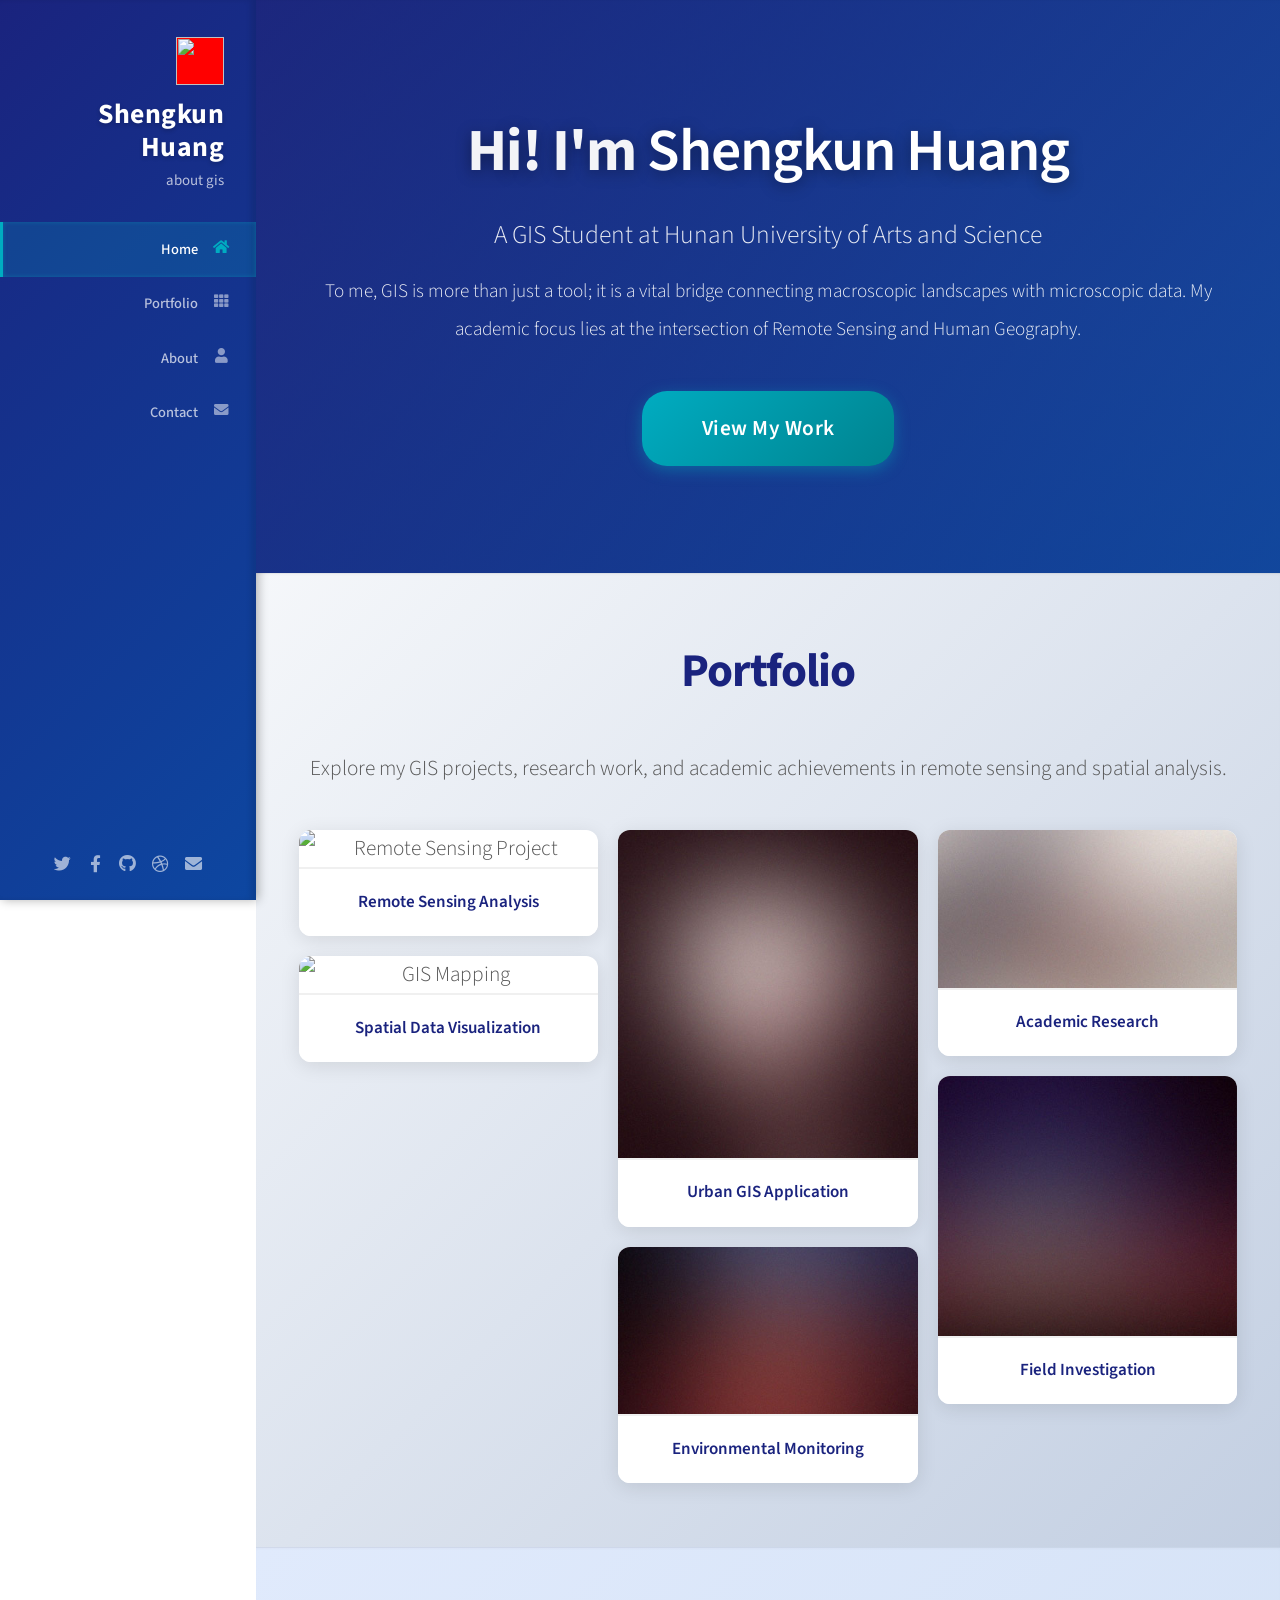
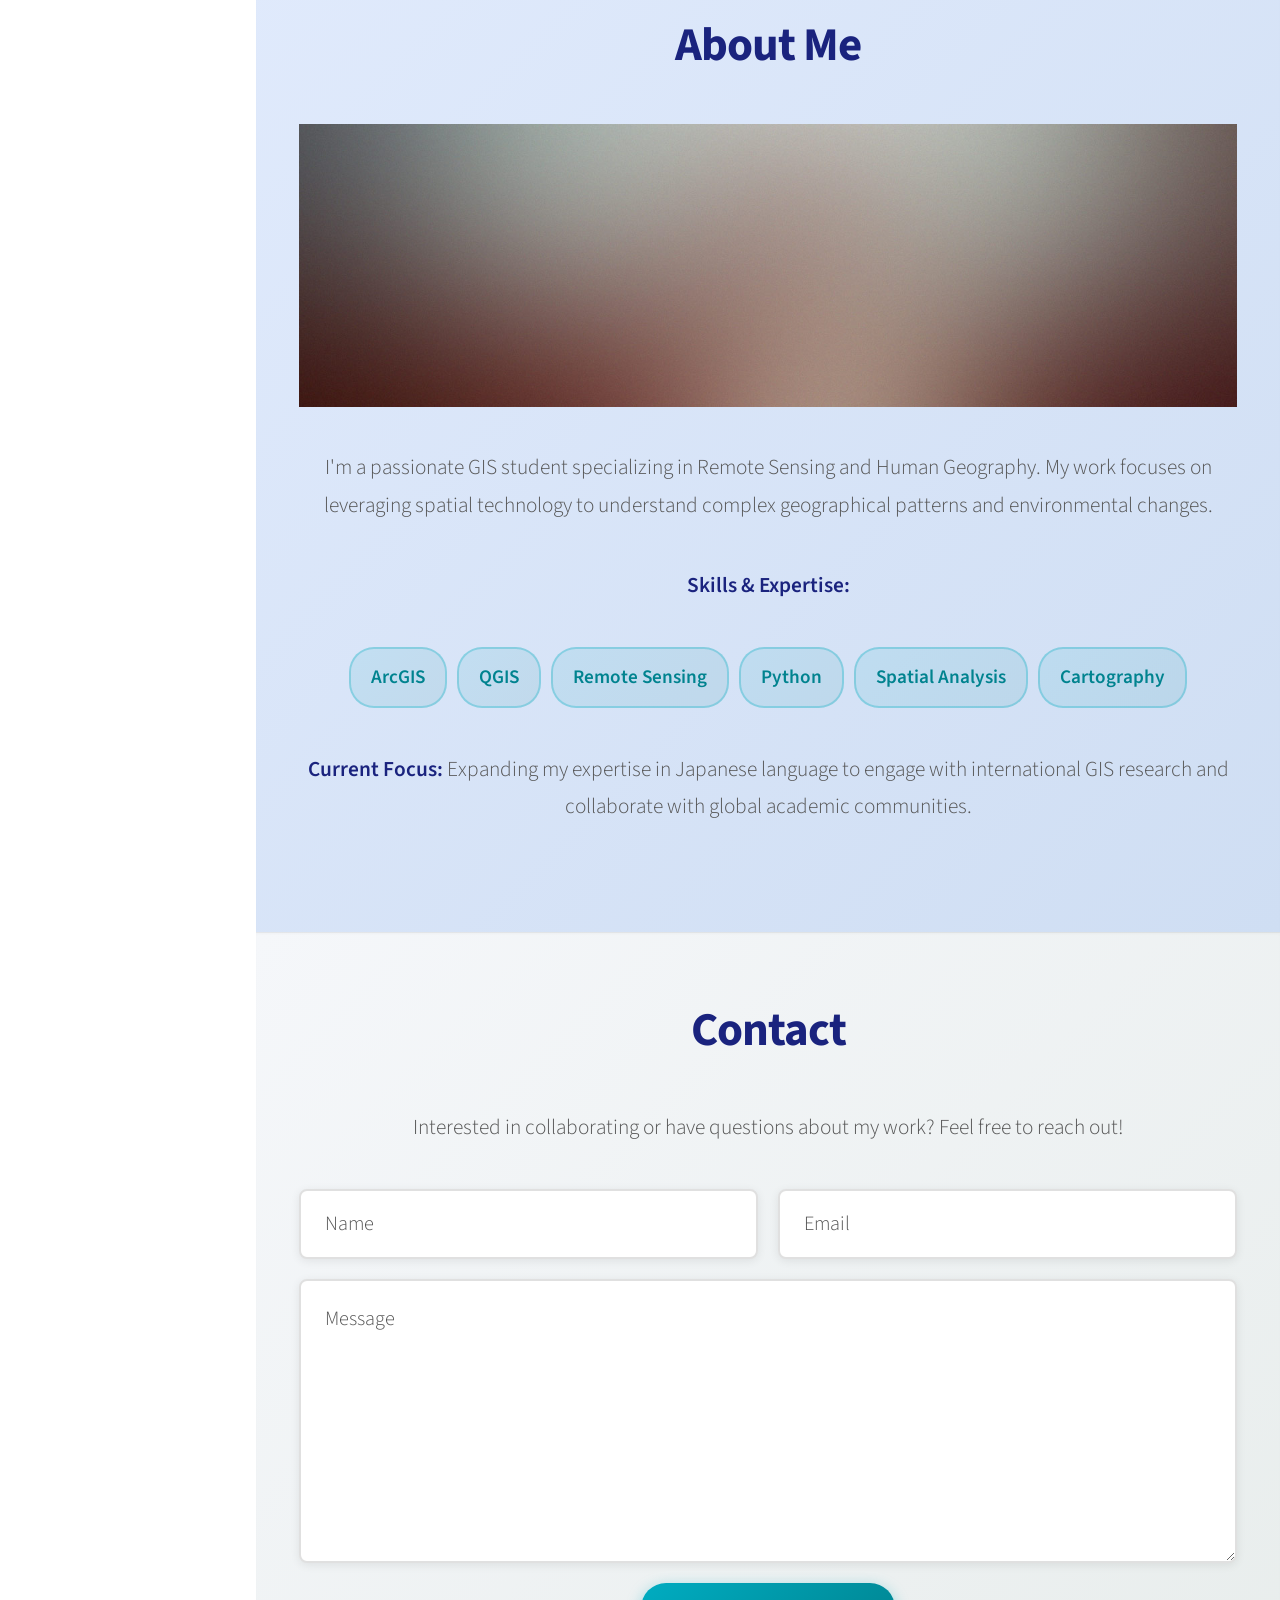
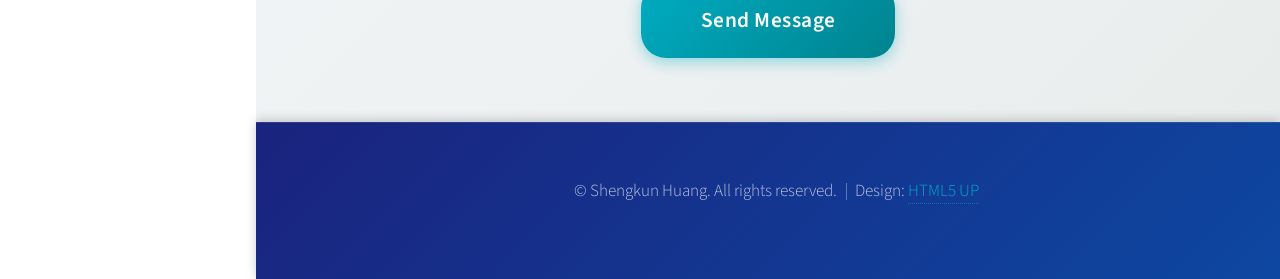
==== commit 832d2e70: "最近一次提交" ====
--- a/index.html
+++ b/index.html
@@ -28,9 +28,9 @@
 					<!-- Nav -->
 						<nav id="nav">
 							<ul>
-								<li><a href="#top" id="top-link"><span class="icon solid fa-home"> about work </span></a></li>
-								<li><a href="#portfolio" id="portfolio-link"><span class="icon solid fa-th">CV</span></a></li>
-								<li><a href="#about" id="about-link"><span class="icon solid fa-user">About Me</span></a></li>
+								<li><a href="#top" id="top-link"><span class="icon solid fa-home">Home</span></a></li>
+								<li><a href="#portfolio" id="portfolio-link"><span class="icon solid fa-th">Portfolio</span></a></li>
+								<li><a href="#about" id="about-link"><span class="icon solid fa-user">About</span></a></li>
 								<li><a href="#contact" id="contact-link"><span class="icon solid fa-envelope">Contact</span></a></li>
 							</ul>
 						</nav>
@@ -57,17 +57,16 @@
 
 				<!-- Intro -->
 					<section id="top" class="one dark cover">
-						<div class="container">
-
-							<header>
-								<h2 class="alt">Hi! I'm <strong>Shengkun Huang</strong>, a <a href="http://html5up.net/license">student at Hunan University of Arts and Science,</a> majoring in Geographic Information Science (GIS).<br />
-								To me, GIS is more than just a tool; it is a vital bridge connecting macroscopic landscapes with microscopic data. <a href="http://html5up.net">My academic focus lies at the intersection of Remote Sensing and Human Geography. To broaden my academic horizons and prepare for advanced scholarly challenges, I am also dedicated to mastering Japanese.</a>.</h2>
-								<p> Here, I share my professional notes, competition experiences, and every step of my journey in the world of GIS.<br />
-								</p>
+						<div class="container fade-in">
+
+							<header>
+								<h2 class="alt">Hi! I'm <strong>Shengkun Huang</strong></h2>
+								<p>A GIS Student at Hunan University of Arts and Science</p>
+								<p style="margin-top: 1em; font-size: 0.9em;">To me, GIS is more than just a tool; it is a vital bridge connecting macroscopic landscapes with microscopic data. My academic focus lies at the intersection of Remote Sensing and Human Geography.</p>
 							</header>
 
 							<footer>
-								<a href="#portfolio" class="button scrolly">Magna Aliquam</a>
+								<a href="#portfolio" class="button scrolly">View My Work</a>
 							</footer>
 
 						</div>
@@ -75,57 +74,54 @@
 
 				<!-- Portfolio -->
 					<section id="portfolio" class="two">
-						<div class="container">
+						<div class="container fade-in">
 
 							<header>
 								<h2>Portfolio</h2>
 							</header>
-
-							<p>Vitae natoque dictum etiam semper magnis enim feugiat convallis convallis
-							egestas rhoncus ridiculus in quis risus amet curabitur tempor orci penatibus.
-							Tellus erat mauris ipsum fermentum etiam vivamus eget. Nunc nibh morbi quis
-							fusce hendrerit lacus ridiculus.</p>
+							
+							<p>Explore my GIS projects, research work, and academic achievements in remote sensing and spatial analysis.</p>
 
 							<div class="row">
 								<div class="col-4 col-12-mobile">
 									<article class="item">
-										<a href="#" class="image fit"><img src="https://huangkunkun.oss-cn-hangzhou.aliyuncs.com/hkk/506186772ca91d7dec0c7010dbb62ea7.jpg" alt="" /></a>
-										<header>
-											<h3>Ipsum Feugiat</h3>
-										</header>
-									</article>
-									<article class="item">
-										<a href="#" class="image fit"><img src="https://huangkunkun.oss-cn-hangzhou.aliyuncs.com/hkk/%E5%B1%8F%E5%B9%95%E6%88%AA%E5%9B%BE%202026-04-26%20185527.png" alt="" /></a>
-										<header>
-											<h3>Rhoncus Semper</h3>
+										<a href="#" class="image fit"><img src="https://huangkunkun.oss-cn-hangzhou.aliyuncs.com/hkk/506186772ca91d7dec0c7010dbb62ea7.jpg" alt="Remote Sensing Project" /></a>
+										<header>
+											<h3>Remote Sensing Analysis</h3>
+										</header>
+									</article>
+									<article class="item">
+										<a href="#" class="image fit"><img src="https://huangkunkun.oss-cn-hangzhou.aliyuncs.com/hkk/%E5%B1%8F%E5%B9%95%E6%88%AA%E5%9B%BE%202026-04-26%20185527.png" alt="GIS Mapping" /></a>
+										<header>
+											<h3>Spatial Data Visualization</h3>
 										</header>
 									</article>
 								</div>
 								<div class="col-4 col-12-mobile">
 									<article class="item">
-										<a href="#" class="image fit"><img src="images/pic04.jpg" alt="" /></a>
-										<header>
-											<h3>Magna Nullam</h3>
-										</header>
-									</article>
-									<article class="item">
-										<a href="#" class="image fit"><img src="images/pic05.jpg" alt="" /></a>
-										<header>
-											<h3>Natoque Vitae</h3>
+										<a href="#" class="image fit"><img src="images/pic04.jpg" alt="Urban Planning" /></a>
+										<header>
+											<h3>Urban GIS Application</h3>
+										</header>
+									</article>
+									<article class="item">
+										<a href="#" class="image fit"><img src="images/pic05.jpg" alt="Environmental Study" /></a>
+										<header>
+											<h3>Environmental Monitoring</h3>
 										</header>
 									</article>
 								</div>
 								<div class="col-4 col-12-mobile">
 									<article class="item">
-										<a href="#" class="image fit"><img src="images/pic06.jpg" alt="" /></a>
-										<header>
-											<h3>Dolor Penatibus</h3>
-										</header>
-									</article>
-									<article class="item">
-										<a href="#" class="image fit"><img src="images/pic07.jpg" alt="" /></a>
-										<header>
-											<h3>Orci Convallis</h3>
+										<a href="#" class="image fit"><img src="images/pic06.jpg" alt="Research Project" /></a>
+										<header>
+											<h3>Academic Research</h3>
+										</header>
+									</article>
+									<article class="item">
+										<a href="#" class="image fit"><img src="images/pic07.jpg" alt="Field Work" /></a>
+										<header>
+											<h3>Field Investigation</h3>
 										</header>
 									</article>
 								</div>
@@ -136,36 +132,40 @@
 
 				<!-- About Me -->
 					<section id="about" class="three">
-						<div class="container">
+						<div class="container fade-in">
 
 							<header>
 								<h2>About Me</h2>
 							</header>
-
-							<a href="#" class="image featured"><img src="images/pic08.jpg" alt="" /></a>
-
-							<p>Tincidunt eu elit diam magnis pretium accumsan etiam id urna. Ridiculus
-							ultricies curae quis et rhoncus velit. Lobortis elementum aliquet nec vitae
-							laoreet eget cubilia quam non etiam odio tincidunt montes. Elementum sem
-							parturient nulla quam placerat viverra mauris non cum elit tempus ullamcorper
-							dolor. Libero rutrum ut lacinia donec curae mus vel quisque sociis nec
-							ornare iaculis.</p>
+							
+							<a href="#" class="image featured"><img src="images/pic08.jpg" alt="Profile" /></a>
+							
+							<p>I'm a passionate GIS student specializing in Remote Sensing and Human Geography. My work focuses on leveraging spatial technology to understand complex geographical patterns and environmental changes.</p>
+												
+							<p><strong>Skills & Expertise:</strong></p>
+							<ul class="skill-tags">
+								<li>ArcGIS</li>
+								<li>QGIS</li>
+								<li>Remote Sensing</li>
+								<li>Python</li>
+								<li>Spatial Analysis</li>
+								<li>Cartography</li>
+							</ul>
+												
+							<p style="margin-top: 1.5em;"><strong>Current Focus:</strong> Expanding my expertise in Japanese language to engage with international GIS research and collaborate with global academic communities.</p>
 
 						</div>
 					</section>
 
 				<!-- Contact -->
 					<section id="contact" class="four">
-						<div class="container">
+						<div class="container fade-in">
 
 							<header>
 								<h2>Contact</h2>
 							</header>
-
-							<p>Elementum sem parturient nulla quam placerat viverra
-							mauris non cum elit tempus ullamcorper dolor. Libero rutrum ut lacinia
-							donec curae mus. Eleifend id porttitor ac ultricies lobortis sem nunc
-							orci ridiculus faucibus a consectetur. Porttitor curae mauris urna mi dolor.</p>
+							
+							<p>Interested in collaborating or have questions about my work? Feel free to reach out!</p>
 
 							<form method="post" action="#">
 								<div class="row">
@@ -190,7 +190,7 @@
 
 				<!-- Copyright -->
 					<ul class="copyright">
-						<li>&copy; Untitled. All rights reserved.</li><li>Design: <a href="http://html5up.net">HTML5 UP</a></li>
+						<li>&copy; Shengkun Huang. All rights reserved.</li><li>Design: <a href="http://html5up.net">HTML5 UP</a></li>
 					</ul>
 
 			</div>
--- a/assets/css/main.css
+++ b/assets/css/main.css
@@ -76,6 +76,7 @@
 
 	html {
 		box-sizing: border-box;
+		scroll-behavior: smooth;
 	}
 
 	*, *:before, *:after {
@@ -88,7 +89,7 @@
 		font-size: 19pt;
 		font-weight: 300;
 		line-height: 1.75em;
-		color: #888;
+		color: #555;
 	}
 
 		body.is-preload *, body.is-preload *:before, body.is-preload *:after {
@@ -126,8 +127,11 @@
 		}
 
 	h2 {
-		font-size: 2em;
+		font-size: 2.2em;
 		letter-spacing: -1px;
+		font-weight: 700;
+		color: #1a237e;
+		margin-bottom: 0.5em;
 	}
 
 		h2.alt {
@@ -140,6 +144,8 @@
 
 	h3 {
 		font-size: 1.5em;
+		font-weight: 600;
+		color: #0d47a1;
 	}
 
 	header {
@@ -155,8 +161,8 @@
 	}
 
 	strong, b {
-		font-weight: 300;
-		color: #666;
+		font-weight: 600;
+		color: #1a237e;
 	}
 
 	em, i {
@@ -166,7 +172,7 @@
 	a {
 		text-decoration: none;
 		color: inherit;
-		border-bottom: dotted 1px rgba(128, 128, 128, 0.5);
+		border-bottom: dotted 1px rgba(0, 172, 193, 0.5);
 		-moz-transition: color 0.35s ease-in-out, border-bottom-color 0.35s ease-in-out;
 		-webkit-transition: color 0.35s ease-in-out, border-bottom-color 0.35s ease-in-out;
 		-ms-transition: color 0.35s ease-in-out, border-bottom-color 0.35s ease-in-out;
@@ -175,8 +181,8 @@
 	}
 
 		a:hover {
-			color: #E27689;
-			border-bottom-color: rgba(255, 255, 255, 0);
+			color: #00acc1;
+			border-bottom-color: rgba(0, 172, 193, 0);
 		}
 
 	sub {
@@ -1852,16 +1858,16 @@
 		border: 0;
 		outline: 0;
 		background: #fff;
-		background: rgba(255, 255, 255, 0.75);
 		width: 100%;
-		border-radius: 0.35em;
-		padding: 0.75em 1em 0.75em 1em;
-		box-shadow: inset 0 0.1em 0.1em 0 rgba(0, 0, 0, 0.05);
-		border: solid 1px rgba(0, 0, 0, 0.15);
-		-moz-transition: all 0.35s ease-in-out;
-		-webkit-transition: all 0.35s ease-in-out;
-		-ms-transition: all 0.35s ease-in-out;
-		transition: all 0.35s ease-in-out;
+		border-radius: 8px;
+		padding: 1em 1.2em 1em 1.2em;
+		box-shadow: 0 2px 10px rgba(0, 0, 0, 0.08);
+		border: 2px solid #e0e0e0;
+		-moz-transition: all 0.3s ease;
+		-webkit-transition: all 0.3s ease;
+		-ms-transition: all 0.3s ease;
+		transition: all 0.3s ease;
+		font-size: 0.95em;
 	}
 
 		form input[type="text"]:focus,
@@ -1869,7 +1875,8 @@
 		form input[type="password"]:focus,
 		form select:focus,
 		form textarea:focus {
-			box-shadow: 0 0 2px 1px #8ebebc;
+			box-shadow: 0 4px 15px rgba(0, 172, 193, 0.2);
+			border-color: #00acc1;
 			background: #fff;
 		}
 
@@ -1944,21 +1951,20 @@
 	.button {
 		position: relative;
 		display: inline-block;
-		border-radius: 0.35em;
+		border-radius: 25px;
 		color: #fff !important;
 		text-decoration: none;
-		padding: 0.75em 2.5em 0.75em 2.5em;
-		background-color: #8ebebc;
+		padding: 0.9em 2.8em 0.9em 2.8em;
+		background: linear-gradient(135deg, #00acc1 0%, #00838f 100%);
 		border: 0;
 		cursor: pointer;
-		background-image: -moz-linear-gradient(top, rgba(0, 0, 0, 0), rgba(0, 0, 0, 0.15)), url("images/overlay.png");
-		background-image: -webkit-linear-gradient(top, rgba(0, 0, 0, 0), rgba(0, 0, 0, 0.15)), url("images/overlay.png");
-		background-image: -ms-linear-gradient(top, rgba(0, 0, 0, 0), rgba(0, 0, 0, 0.15)), url("images/overlay.png");
-		background-image: linear-gradient(top, rgba(0, 0, 0, 0), rgba(0, 0, 0, 0.15)), url("images/overlay.png");
-		-moz-transition: background-color 0.35s ease-in-out;
-		-webkit-transition: background-color 0.35s ease-in-out;
-		-ms-transition: background-color 0.35s ease-in-out;
-		transition: background-color 0.35s ease-in-out;
+		font-weight: 600;
+		letter-spacing: 0.5px;
+		box-shadow: 0 4px 15px rgba(0, 172, 193, 0.4);
+		-moz-transition: all 0.3s ease;
+		-webkit-transition: all 0.3s ease;
+		-ms-transition: all 0.3s ease;
+		transition: all 0.3s ease;
 	}
 
 		input[type="button"]:hover,
@@ -1966,7 +1972,9 @@
 		input[type="reset"]:hover,
 		button:hover,
 		.button:hover {
-			background-color: #9ececc;
+			transform: translateY(-2px);
+			box-shadow: 0 6px 20px rgba(0, 172, 193, 0.6);
+			background: linear-gradient(135deg, #00bcd4 0%, #0097a7 100%);
 		}
 
 		input[type="button"]:active,
@@ -1974,25 +1982,98 @@
 		input[type="reset"]:active,
 		button:active,
 		.button:active {
-			background-color: #7eaeac;
+			transform: translateY(0);
+			box-shadow: 0 2px 10px rgba(0, 172, 193, 0.4);
 		}
 
 /* Item */
 
 	.item {
-		box-shadow: 0 0.05em 0.15em 0 rgba(0, 0, 0, 0.05);
+		box-shadow: 0 4px 20px rgba(0, 0, 0, 0.1);
 		margin-bottom: 40px;
-	}
+		border-radius: 12px;
+		overflow: hidden;
+		-moz-transition: all 0.3s ease;
+		-webkit-transition: all 0.3s ease;
+		-ms-transition: all 0.3s ease;
+		transition: all 0.3s ease;
+		background: #fff;
+	}
+
+		.item:hover {
+			transform: translateY(-8px);
+			box-shadow: 0 12px 30px rgba(0, 172, 193, 0.3);
+		}
+
+		.item .image {
+			overflow: hidden;
+		}
+
+		.item .image img {
+			-moz-transition: transform 0.5s ease;
+			-webkit-transition: transform 0.5s ease;
+			-ms-transition: transform 0.5s ease;
+			transition: transform 0.5s ease;
+		}
+
+		.item:hover .image img {
+			transform: scale(1.1);
+		}
 
 		.item header {
 			background: #fff;
 			margin: 0;
-			padding: 1em 0 1em 0;
+			padding: 1.2em 0 1.2em 0;
 			font-size: 0.8em;
+			border-top: 2px solid #f0f0f0;
 		}
 
 			.item header h3 {
 				font-size: 1em;
+				color: #1a237e;
+				font-weight: 600;
+				-moz-transition: color 0.3s ease;
+				-webkit-transition: color 0.3s ease;
+				-ms-transition: color 0.3s ease;
+				transition: color 0.3s ease;
+			}
+
+		.item:hover header h3 {
+			color: #00acc1;
+		}
+
+/* Skill Tags */
+
+	.skill-tags {
+		list-style: none;
+		padding: 0;
+		display: flex;
+		flex-wrap: wrap;
+		gap: 10px;
+		justify-content: center;
+		margin: 2em 0;
+	}
+
+		.skill-tags li {
+			background: linear-gradient(135deg, rgba(0, 172, 193, 0.1) 0%, rgba(0, 131, 143, 0.1) 100%);
+			padding: 10px 20px;
+			border-radius: 25px;
+			font-size: 0.9em;
+			color: #00838f;
+			font-weight: 600;
+			border: 2px solid rgba(0, 172, 193, 0.3);
+			-moz-transition: all 0.3s ease;
+			-webkit-transition: all 0.3s ease;
+			-ms-transition: all 0.3s ease;
+			transition: all 0.3s ease;
+			cursor: default;
+		}
+
+			.skill-tags li:hover {
+				background: linear-gradient(135deg, rgba(0, 172, 193, 0.2) 0%, rgba(0, 131, 143, 0.2) 100%);
+				border-color: #00acc1;
+				transform: translateY(-2px);
+				box-shadow: 0 4px 12px rgba(0, 172, 193, 0.3);
 			}
 
 /* Icons */
@@ -2046,8 +2127,8 @@
 		-webkit-justify-content: space-between;
 		-ms-justify-content: space-between;
 		justify-content: space-between;
-		background: #222629 url("images/overlay.png");
-		box-shadow: inset -0.25em 0 0.25em 0 rgba(0, 0, 0, 0.1);
+		background: linear-gradient(135deg, #1a237e 0%, #0d47a1 100%);
+		box-shadow: inset -0.25em 0 0.25em 0 rgba(0, 0, 0, 0.1), 2px 0 10px rgba(0, 0, 0, 0.3);
 		color: #fff;
 		height: 100%;
 		left: 0;
@@ -2083,15 +2164,17 @@
 		}
 
 			#header .icons a {
-				color: #41484c;
-				-moz-transition: color 0.35s ease-in-out;
-				-webkit-transition: color 0.35s ease-in-out;
-				-ms-transition: color 0.35s ease-in-out;
-				transition: color 0.35s ease-in-out;
-			}
-
+				color: rgba(255, 255, 255, 0.6);
+				-moz-transition: all 0.3s ease;
+				-webkit-transition: all 0.3s ease;
+				-ms-transition: all 0.3s ease;
+				transition: all 0.3s ease;
+				transform: scale(1);
+			}
+			
 				#header .icons a:hover {
-					color: #fff;
+					color: #00acc1;
+					transform: scale(1.2);
 				}
 
 	#logo {
@@ -2104,18 +2187,21 @@
 		#logo h1 {
 			position: relative;
 			color: #fff;
-			font-weight: 600;
-			font-size: 1em;
-			line-height: 1em;
+			font-weight: 700;
+			font-size: 1.3em;
+			line-height: 1.2em;
+			letter-spacing: 0.5px;
+			text-shadow: 0 2px 4px rgba(0, 0, 0, 0.2);
 		}
 
 		#logo p {
 			position: relative;
 			display: block;
-			font-size: 0.6em;
-			color: rgba(255, 255, 255, 0.5);
+			font-size: 0.7em;
+			color: rgba(255, 255, 255, 0.7);
 			line-height: 1.25em;
 			margin: 0.5em 0 0 0;
+			font-weight: 400;
 		}
 
 		#logo .image {
@@ -2136,40 +2222,55 @@
 
 			#nav ul li a {
 				display: block;
-				padding: 0.5em 1.5em 0.5em 1.5em;
-				color: rgba(255, 255, 255, 0.5);
+				padding: 0.7em 1.5em 0.7em 1.5em;
+				color: rgba(255, 255, 255, 0.7);
 				text-decoration: none;
 				outline: 0;
 				border: 0;
-				-moz-transition: none;
-				-webkit-transition: none;
-				-ms-transition: none;
-				transition: none;
-			}
+				-moz-transition: all 0.3s ease;
+				-webkit-transition: all 0.3s ease;
+				-ms-transition: all 0.3s ease;
+				transition: all 0.3s ease;
+				border-left: 3px solid transparent;
+			}
+			
+				#nav ul li a:hover {
+					background: rgba(255, 255, 255, 0.1);
+					color: #fff;
+					border-left-color: #00acc1;
+					padding-left: 1.8em;
+				}
 
 				#nav ul li a span {
 					position: relative;
 					display: block;
-					font-size: 0.8em;
-				}
-
+					font-size: 0.85em;
+					font-weight: 500;
+				}
+				
 					#nav ul li a span:before {
 						position: absolute;
 						left: 0;
-						color: #41484c;
+						color: rgba(255, 255, 255, 0.5);
 						text-align: center;
 						width: 1.25em;
 						line-height: 1.75em;
+						-moz-transition: color 0.3s ease;
+						-webkit-transition: color 0.3s ease;
+						-ms-transition: color 0.3s ease;
+						transition: color 0.3s ease;
 					}
 
 				#nav ul li a.active {
-					background: rgba(0, 0, 0, 0.15);
-					box-shadow: inset 0 0 0.25em 0 rgba(0, 0, 0, 0.125);
+					background: rgba(0, 172, 193, 0.2);
+					box-shadow: inset 0 0 0.25em 0 rgba(0, 172, 193, 0.3);
 					color: #fff;
+					border-left-color: #00acc1;
 				}
 
 					#nav ul li a.active span:before {
-						color: #e27689;
+						color: #00acc1;
+						font-weight: 900;
 					}
 
 /* Footer */
@@ -2177,10 +2278,11 @@
 	#footer {
 		margin-left: 375px;
 		text-align: center;
-		background-color: #dce3e2;
+		background: linear-gradient(135deg, #1a237e 0%, #0d47a1 100%);
 		padding: 3em 0 4em 0;
-		box-shadow: inset 0 1px 0 0 rgba(0, 0, 0, 0.05), inset 0 0.1em 0.1em 0 rgba(0, 0, 0, 0.025);
+		box-shadow: inset 0 1px 0 0 rgba(255, 255, 255, 0.1), 0 -2px 10px rgba(0, 0, 0, 0.2);
 		font-size: 0.8em;
+		color: rgba(255, 255, 255, 0.8);
 	}
 
 		#footer .copyright {
@@ -2191,9 +2293,10 @@
 			#footer .copyright li {
 				display: inline-block;
 				line-height: 1em;
-				border-left: solid 1px rgba(128, 128, 128, 0.35);
+				border-left: solid 1px rgba(255, 255, 255, 0.3);
 				padding: 0 0 0 0.5em;
 				margin: 0 0 0 0.5em;
+				color: rgba(255, 255, 255, 0.7);
 			}
 
 				#footer .copyright li:first-child {
@@ -2201,6 +2304,35 @@
 					padding-left: 0;
 					margin-left: 0;
 				}
+
+				#footer .copyright li a {
+					color: #00acc1;
+					-moz-transition: all 0.3s ease;
+					-webkit-transition: all 0.3s ease;
+					-ms-transition: all 0.3s ease;
+					transition: all 0.3s ease;
+				}
+
+					#footer .copyright li a:hover {
+						color: #fff;
+						text-shadow: 0 0 10px rgba(0, 172, 193, 0.8);
+					}
+
+/* Scroll Animation */
+
+	.fade-in {
+		opacity: 0;
+		transform: translateY(30px);
+		-moz-transition: opacity 0.6s ease, transform 0.6s ease;
+		-webkit-transition: opacity 0.6s ease, transform 0.6s ease;
+		-ms-transition: opacity 0.6s ease, transform 0.6s ease;
+		transition: opacity 0.6s ease, transform 0.6s ease;
+	}
+
+	.fade-in.visible {
+		opacity: 1;
+		transform: translateY(0);
+	}
 
 /* Main */
 
@@ -2215,16 +2347,25 @@
 			box-shadow: inset 0 1px 0 0 rgba(0, 0, 0, 0.05), inset 0 0.1em 0.1em 0 rgba(0, 0, 0, 0.025);
 			text-align: center;
 			background-image: url("images/overlay.png");
+			-moz-transition: opacity 0.5s ease;
+			-webkit-transition: opacity 0.5s ease;
+			-ms-transition: opacity 0.5s ease;
+			transition: opacity 0.5s ease;
 		}
 
 			#main > section.dark {
-				color: #ddd;
-				color: rgba(255, 255, 255, 0.75);
+				color: #fff;
+				color: rgba(255, 255, 255, 0.95);
 			}
 
 				#main > section.dark h2, #main > section.dark h3, #main > section.dark h4, #main > section.dark h5, #main > section.dark h6 {
 					color: inherit;
 				}
+				
+					#main > section.dark h2 {
+						font-size: 2.5em;
+						text-shadow: 0 2px 10px rgba(0, 0, 0, 0.3);
+					}
 
 				#main > section.dark strong {
 					color: #fff;
@@ -2244,23 +2385,58 @@
 				padding: 10em 0;
 				background-size: cover;
 				background-position: center center;
-			}
+				position: relative;
+			}
+					
+				#main > section.cover header {
+					margin-bottom: 2em;
+				}
+			
+					#main > section.cover header h2 {
+						font-size: 2.8em;
+						margin-bottom: 0.3em;
+						text-shadow: 0 3px 15px rgba(0, 0, 0, 0.4);
+					}
+			
+					#main > section.cover header p {
+						font-size: 1.2em;
+						opacity: 0.95;
+						margin-top: 0.8em;
+					}
+			
+				#main > section.cover::before {
+					content: '';
+					position: absolute;
+					top: 0;
+					left: 0;
+					right: 0;
+					bottom: 0;
+					background: linear-gradient(135deg, rgba(26, 35, 126, 0.7) 0%, rgba(13, 71, 161, 0.7) 100%);
+					z-index: 1;
+				}
+			
+				#main > section.cover .container {
+					position: relative;
+					z-index: 2;
+				}
 
 			#main > section.one {
-				background-color: #81918E;
-				background-image: url("../../images/banner.jpg");
+				background: linear-gradient(135deg, rgba(26, 35, 126, 0.85) 0%, rgba(13, 71, 161, 0.85) 100%), url("../../images/banner.jpg");
+				background-size: cover;
+				background-position: center;
+				background-attachment: fixed;
 			}
 
 			#main > section.two {
-				background-color: #f5fafa;
+				background: linear-gradient(135deg, #f5f7fa 0%, #c3cfe2 100%);
 			}
 
 			#main > section.three {
-				background-color: #ecf1f1;
+				background: linear-gradient(135deg, #e0eafc 0%, #cfdef3 100%);
 			}
 
 		#main > section.four {
-			background-color: #e8edec;
+			background: linear-gradient(135deg, #f5f7fa 0%, #e8edec 100%);
 		}
 
 /* Wide */
@@ -2586,9 +2762,9 @@
 			}
 
 			h2 {
-				font-size: 1.5em;
+				font-size: 1.8em;
 				letter-spacing: 0;
-				font-weight: 300;
+				font-weight: 700;
 			}
 
 			.container {
@@ -2615,6 +2791,14 @@
 				#main section.cover header {
 					padding: 0 1em;
 				}
+
+					#main section.cover header h2 {
+						font-size: 2em;
+					}
+
+					#main section.cover header p {
+						font-size: 1em;
+					}
 
 		/* Footer */
 
@@ -2630,4 +2814,11 @@
 					margin-top: 0;
 				}
 
+		/* Skill Tags */
+
+			.skill-tags li {
+				padding: 8px 16px;
+				font-size: 0.85em;
+			}
+
 	}
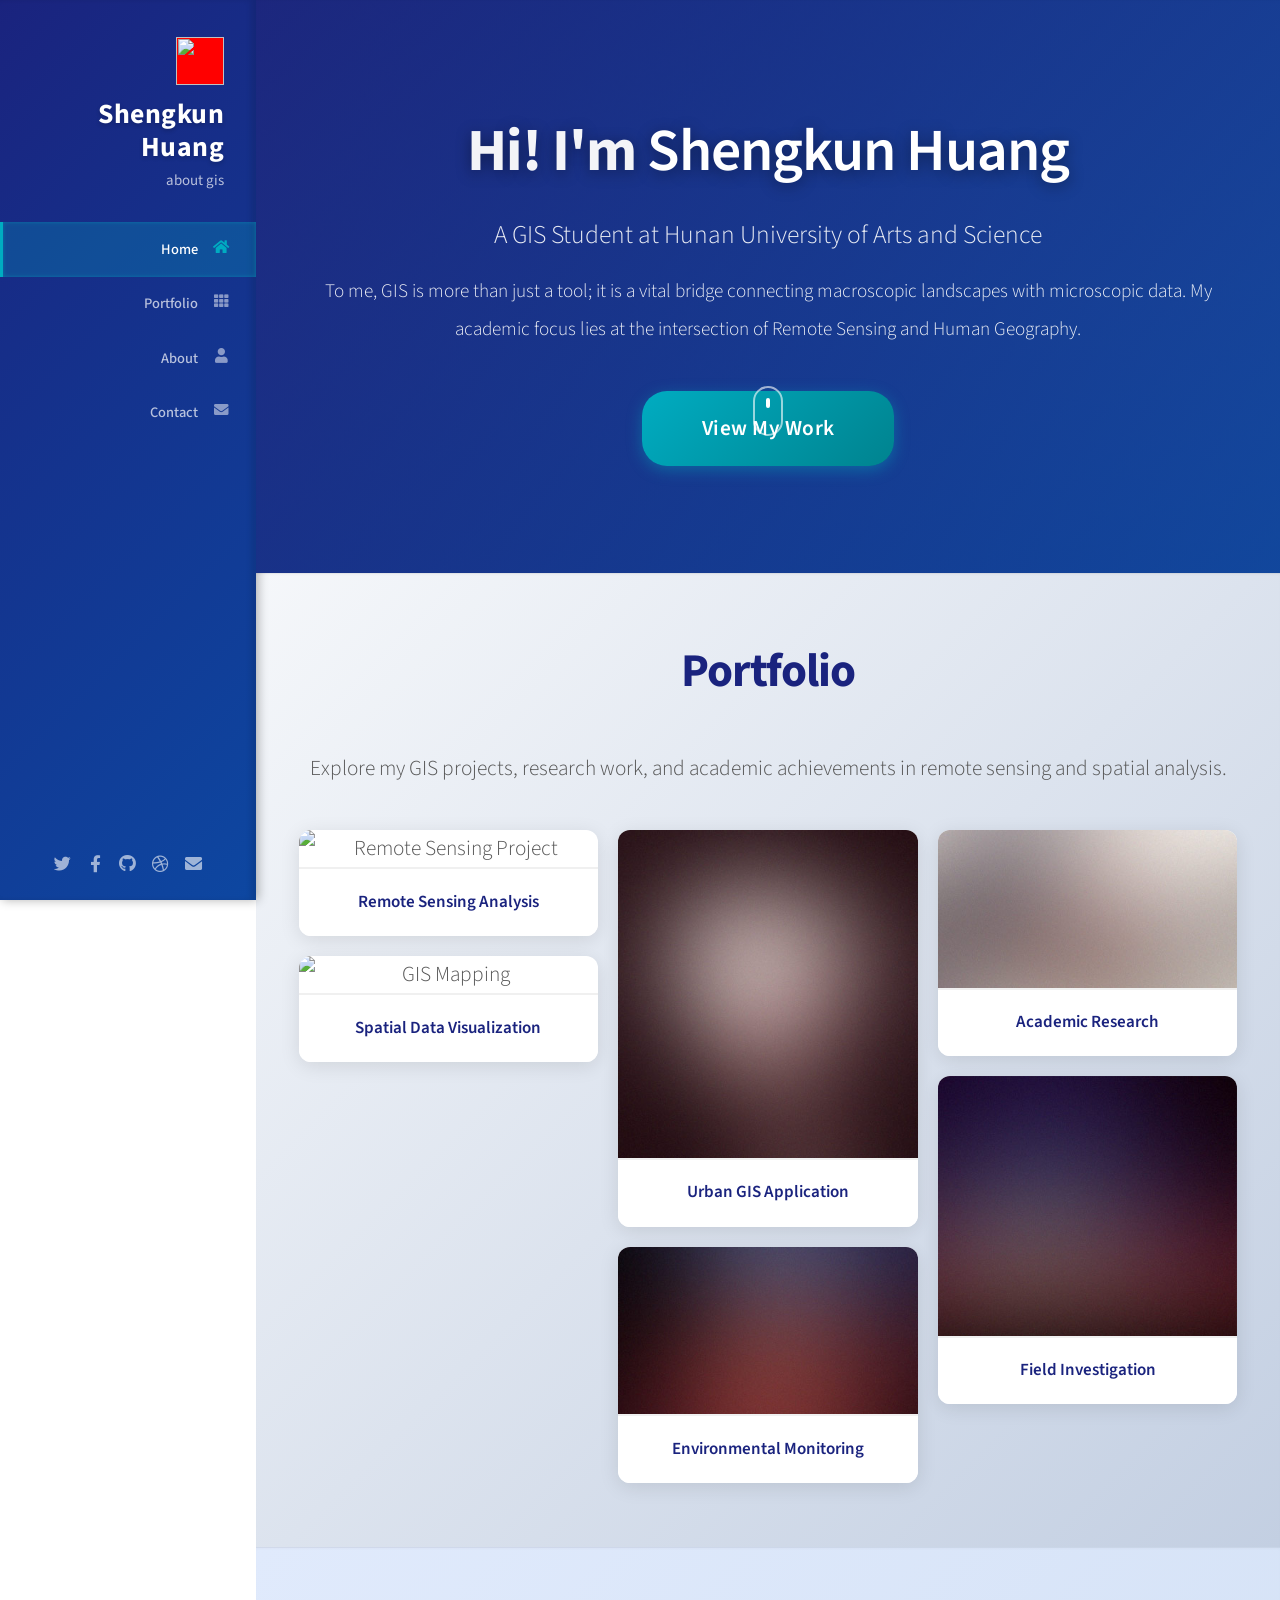
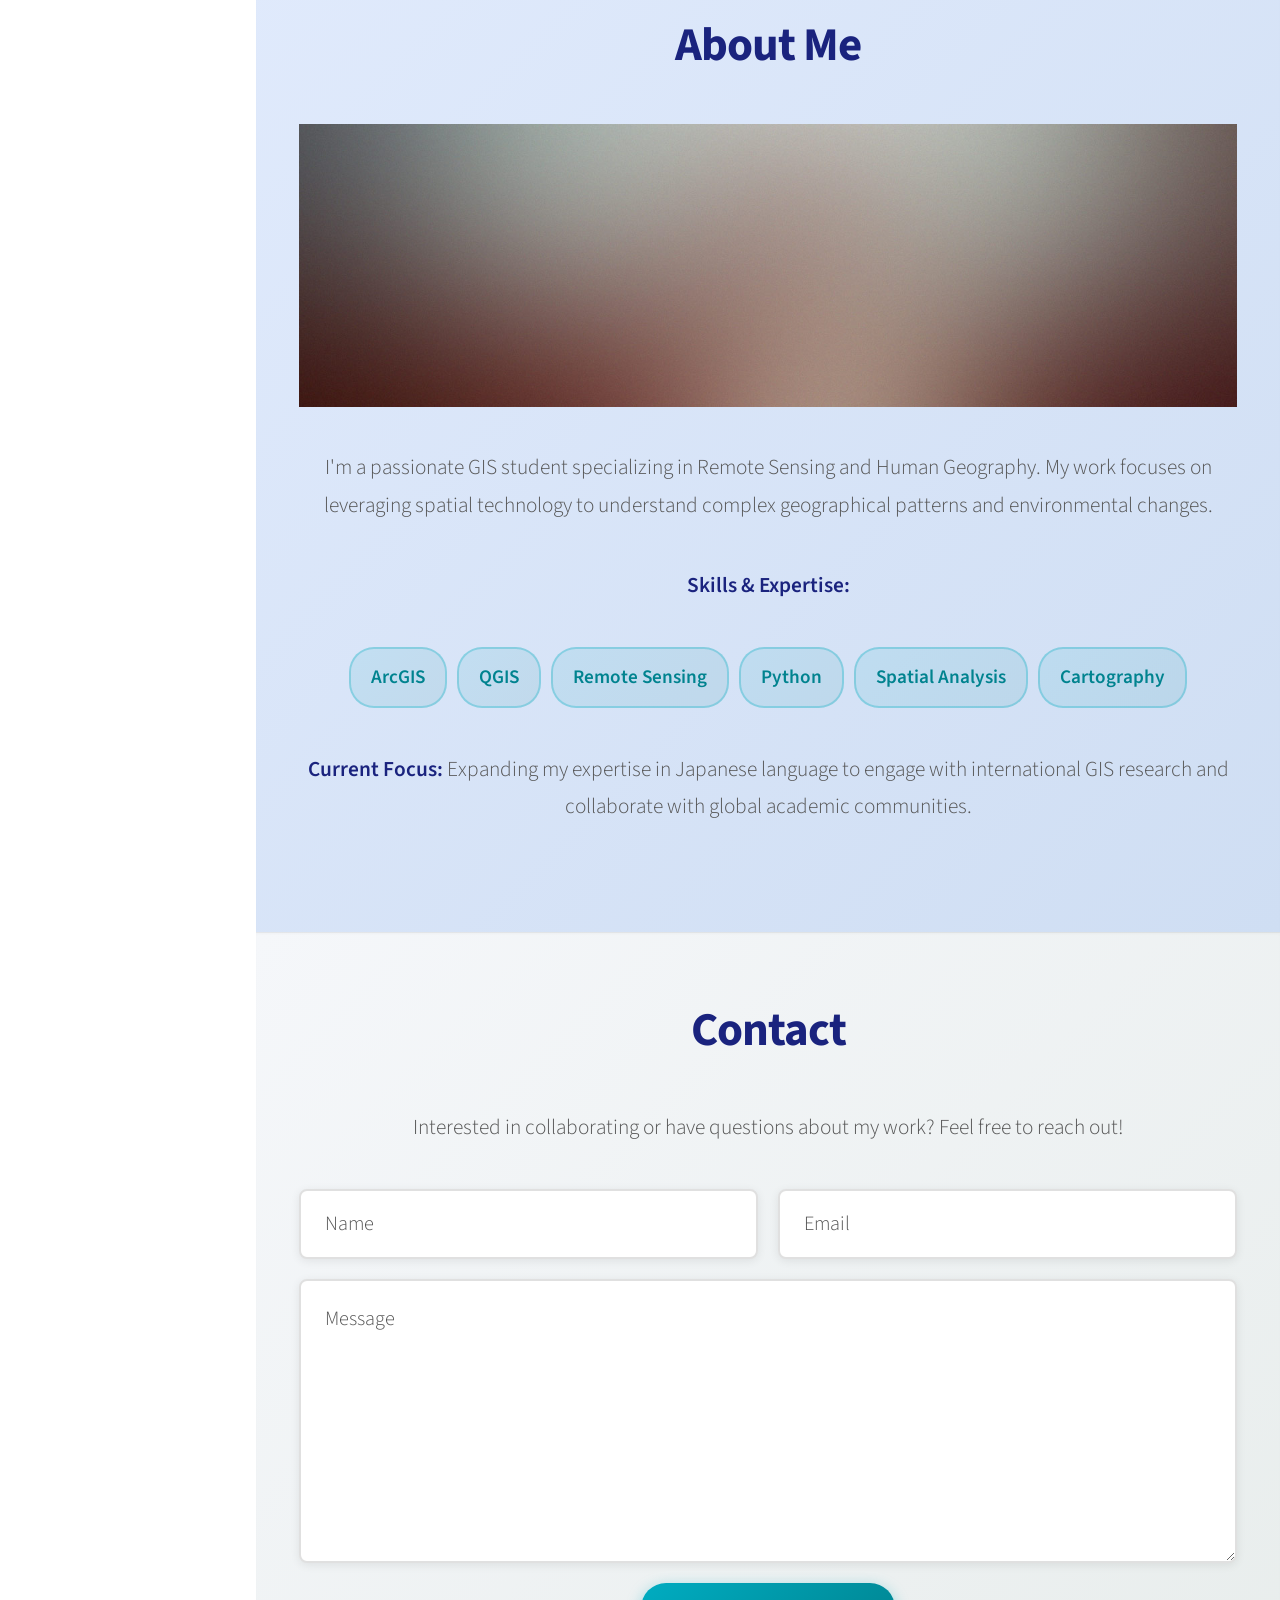
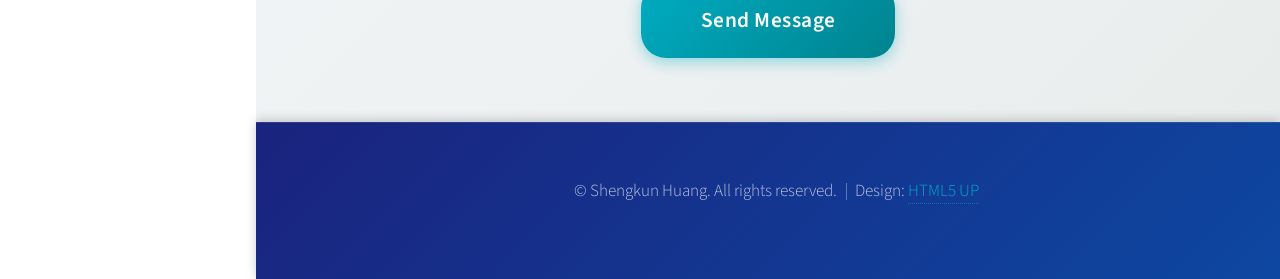
==== commit 164f9c69: "修改" ====
--- a/index.html
+++ b/index.html
@@ -13,6 +13,9 @@
 	</head>
 	<body class="is-preload">
 
+		<!-- Scroll Progress Bar -->
+		<div class="scroll-progress" id="scrollProgress"></div>
+
 		<!-- Header -->
 			<div id="header">
 
@@ -68,6 +71,11 @@
 							<footer>
 								<a href="#portfolio" class="button scrolly">View My Work</a>
 							</footer>
+							
+							<!-- Scroll Indicator -->
+							<div class="scroll-indicator" onclick="document.getElementById('portfolio').scrollIntoView({behavior: 'smooth'})">
+								<div class="mouse"></div>
+							</div>
 
 						</div>
 					</section>
@@ -195,6 +203,11 @@
 
 			</div>
 
+		<!-- Back to Top Button -->
+			<button class="back-to-top" id="backToTop" onclick="scrollToTop()">
+				<i class="icon solid fa-arrow-up"></i>
+			</button>
+
 		<!-- Scripts -->
 			<script src="assets/js/jquery.min.js"></script>
 			<script src="assets/js/jquery.scrolly.min.js"></script>
--- a/assets/css/main.css
+++ b/assets/css/main.css
@@ -2262,10 +2262,11 @@
 					}
 
 				#nav ul li a.active {
-					background: rgba(0, 172, 193, 0.2);
-					box-shadow: inset 0 0 0.25em 0 rgba(0, 172, 193, 0.3);
+					background: rgba(0, 172, 193, 0.25);
+					box-shadow: inset 0 0 0.25em 0 rgba(0, 172, 193, 0.4);
 					color: #fff;
 					border-left-color: #00acc1;
+					font-weight: 600;
 				}
 
 					#nav ul li a.active span:before {
@@ -2332,6 +2333,64 @@
 	.fade-in.visible {
 		opacity: 1;
 		transform: translateY(0);
+	}
+
+/* Scroll Progress Bar */
+
+	.scroll-progress {
+		position: fixed;
+		top: 0;
+		left: 0;
+		height: 3px;
+		background: linear-gradient(90deg, #00acc1 0%, #00838f 100%);
+		z-index: 10000;
+		-moz-transition: width 0.1s ease;
+		-webkit-transition: width 0.1s ease;
+		-ms-transition: width 0.1s ease;
+		transition: width 0.1s ease;
+		box-shadow: 0 0 10px rgba(0, 172, 193, 0.5);
+	}
+
+/* Back to Top Button */
+
+	.back-to-top {
+		position: fixed;
+		bottom: 30px;
+		right: 30px;
+		width: 50px;
+		height: 50px;
+		background: linear-gradient(135deg, #00acc1 0%, #00838f 100%);
+		color: #fff;
+		border-radius: 50%;
+		display: flex;
+		align-items: center;
+		justify-content: center;
+		cursor: pointer;
+		opacity: 0;
+		visibility: hidden;
+		-moz-transition: all 0.3s ease;
+		-webkit-transition: all 0.3s ease;
+		-ms-transition: all 0.3s ease;
+		transition: all 0.3s ease;
+		box-shadow: 0 4px 15px rgba(0, 172, 193, 0.4);
+		z-index: 9999;
+		border: none;
+		font-size: 1.5em;
+	}
+
+	.back-to-top.visible {
+		opacity: 1;
+		visibility: visible;
+	}
+
+	.back-to-top:hover {
+		transform: translateY(-5px);
+		box-shadow: 0 6px 20px rgba(0, 172, 193, 0.6);
+		background: linear-gradient(135deg, #00bcd4 0%, #0097a7 100%);
+	}
+
+	.back-to-top:active {
+		transform: translateY(-2px);
 	}
 
 /* Main */
@@ -2402,6 +2461,62 @@
 						font-size: 1.2em;
 						opacity: 0.95;
 						margin-top: 0.8em;
+					}
+					
+					/* Scroll Indicator */
+					.scroll-indicator {
+						position: absolute;
+						bottom: 30px;
+						left: 50%;
+						transform: translateX(-50%);
+						z-index: 2;
+						cursor: pointer;
+						-moz-transition: all 0.3s ease;
+						-webkit-transition: all 0.3s ease;
+						-ms-transition: all 0.3s ease;
+						transition: all 0.3s ease;
+					}
+					
+						.scroll-indicator:hover {
+							transform: translateX(-50%) translateY(5px);
+						}
+					
+						.scroll-indicator .mouse {
+							width: 30px;
+							height: 50px;
+							border: 2px solid rgba(255, 255, 255, 0.6);
+							border-radius: 20px;
+							position: relative;
+						}
+					
+							.scroll-indicator .mouse::before {
+								content: '';
+								width: 4px;
+								height: 10px;
+								background: #fff;
+								border-radius: 2px;
+								position: absolute;
+								top: 10px;
+								left: 50%;
+								transform: translateX(-50%);
+								-moz-animation: scroll 1.5s infinite;
+								-webkit-animation: scroll 1.5s infinite;
+								animation: scroll 1.5s infinite;
+							}
+					
+					@-moz-keyframes scroll {
+						0% { opacity: 1; transform: translateX(-50%) translateY(0); }
+						100% { opacity: 0; transform: translateX(-50%) translateY(15px); }
+					}
+					
+					@-webkit-keyframes scroll {
+						0% { opacity: 1; transform: translateX(-50%) translateY(0); }
+						100% { opacity: 0; transform: translateX(-50%) translateY(15px); }
+					}
+					
+					@keyframes scroll {
+						0% { opacity: 1; transform: translateX(-50%) translateY(0); }
+						100% { opacity: 0; transform: translateX(-50%) translateY(15px); }
 					}
 			
 				#main > section.cover::before {
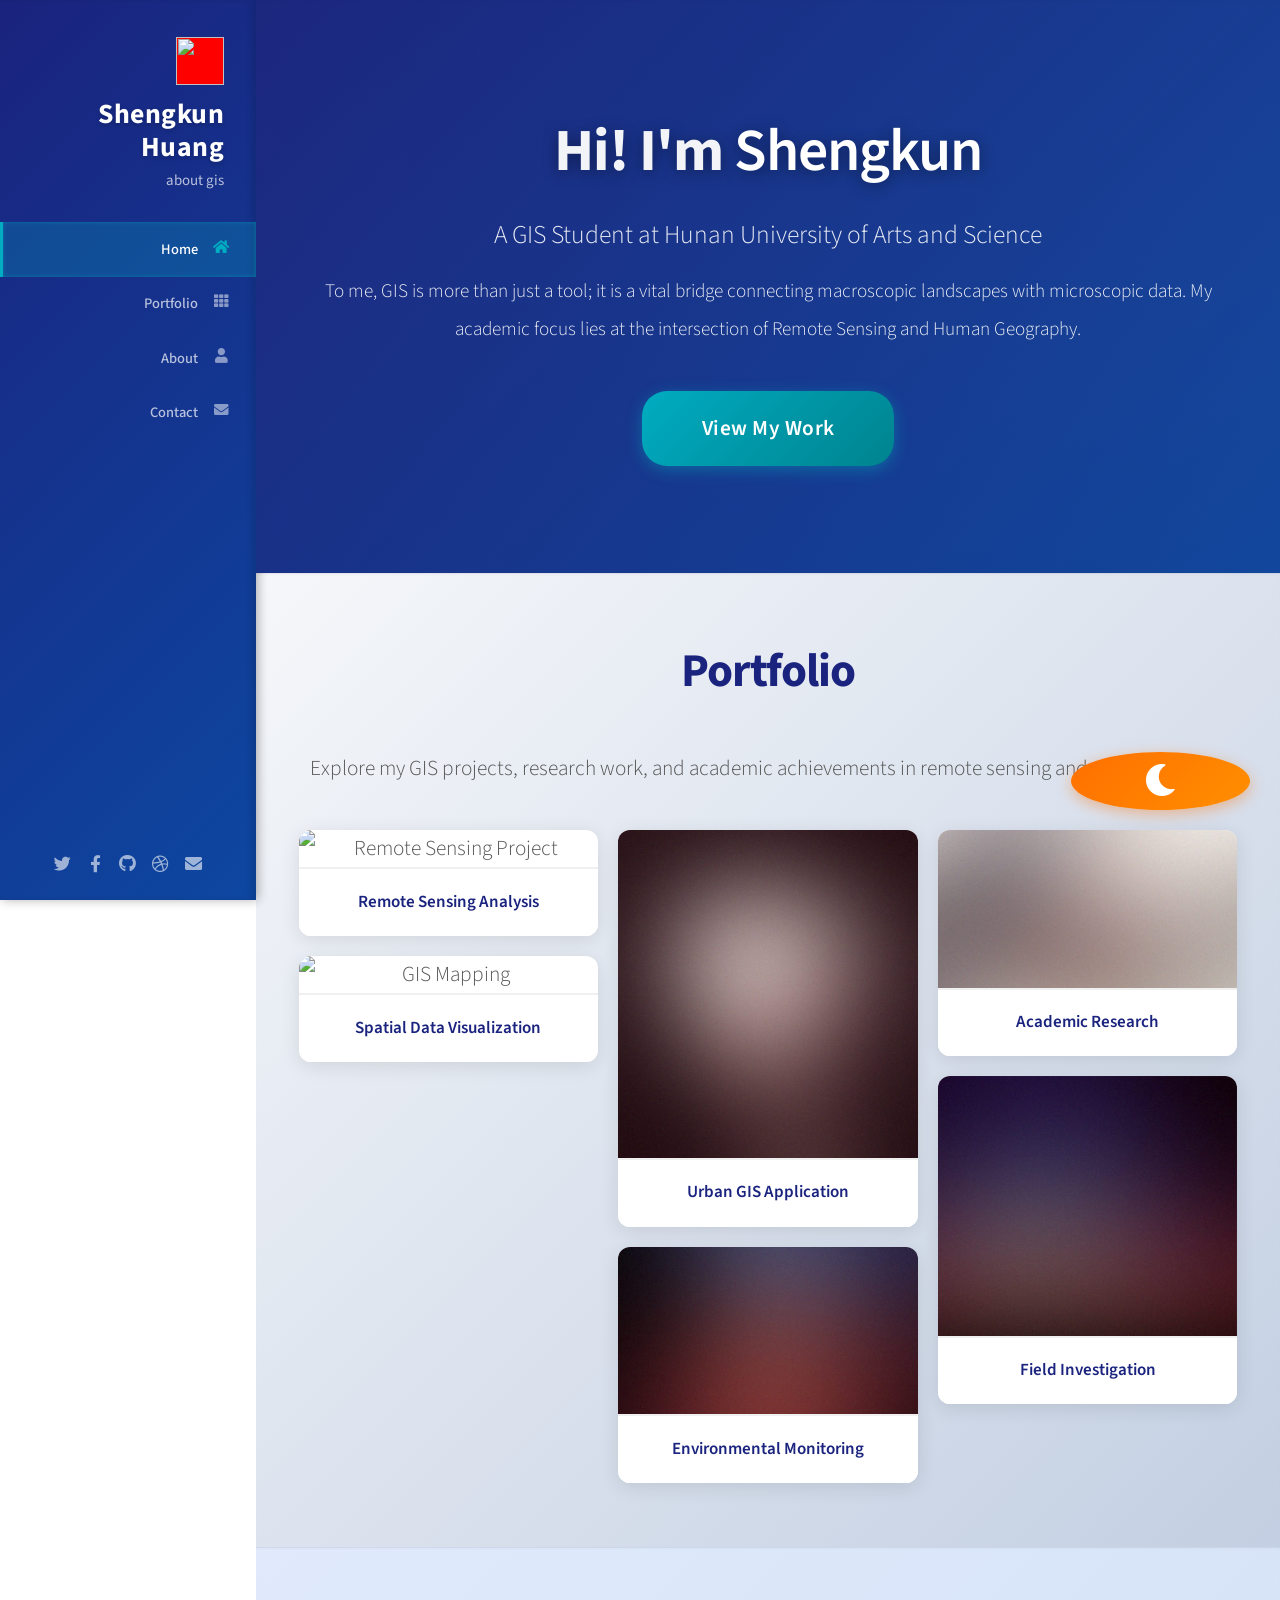
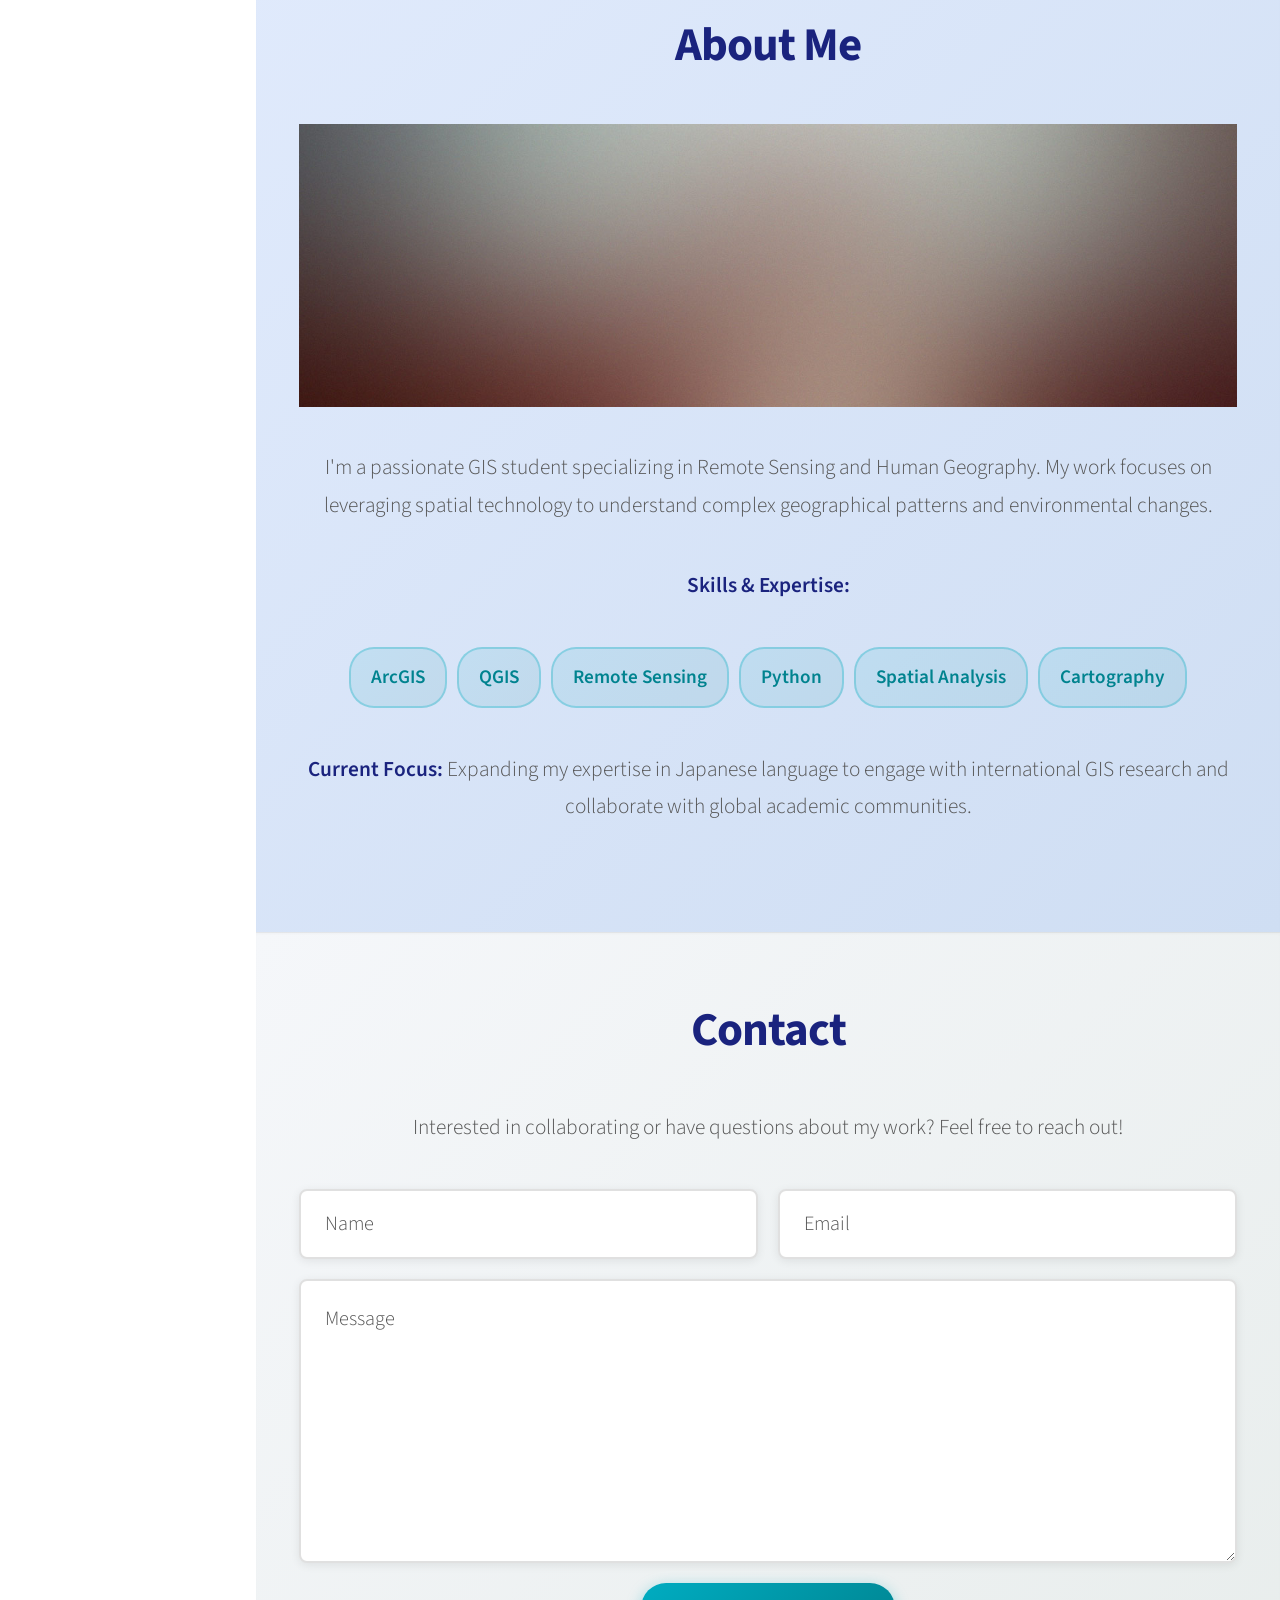
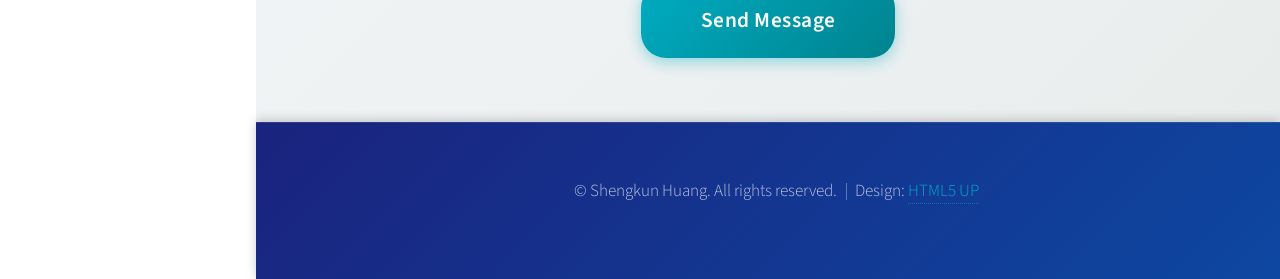
==== commit 13fe29a9: "最近更新" ====
--- a/index.html
+++ b/index.html
@@ -31,10 +31,10 @@
 					<!-- Nav -->
 						<nav id="nav">
 							<ul>
-								<li><a href="#top" id="top-link"><span class="icon solid fa-home">Home</span></a></li>
-								<li><a href="#portfolio" id="portfolio-link"><span class="icon solid fa-th">Portfolio</span></a></li>
-								<li><a href="#about" id="about-link"><span class="icon solid fa-user">About</span></a></li>
-								<li><a href="#contact" id="contact-link"><span class="icon solid fa-envelope">Contact</span></a></li>
+								<li><a href="index.html" id="top-link" class="active"><span class="icon solid fa-home">Home</span></a></li>
+								<li><a href="portfolio.html" id="portfolio-link"><span class="icon solid fa-th">Portfolio</span></a></li>
+								<li><a href="about.html" id="about-link"><span class="icon solid fa-user">About</span></a></li>
+								<li><a href="contact.html" id="contact-link"><span class="icon solid fa-envelope">Contact</span></a></li>
 							</ul>
 						</nav>
 
@@ -63,19 +63,14 @@
 						<div class="container fade-in">
 
 							<header>
-								<h2 class="alt">Hi! I'm <strong>Shengkun Huang</strong></h2>
+								<h2 class="alt">Hi! I'm <strong id="typewriter"></strong></h2>
 								<p>A GIS Student at Hunan University of Arts and Science</p>
 								<p style="margin-top: 1em; font-size: 0.9em;">To me, GIS is more than just a tool; it is a vital bridge connecting macroscopic landscapes with microscopic data. My academic focus lies at the intersection of Remote Sensing and Human Geography.</p>
 							</header>
 
 							<footer>
-								<a href="#portfolio" class="button scrolly">View My Work</a>
+								<a href="portfolio.html" class="button">View My Work</a>
 							</footer>
-							
-							<!-- Scroll Indicator -->
-							<div class="scroll-indicator" onclick="document.getElementById('portfolio').scrollIntoView({behavior: 'smooth'})">
-								<div class="mouse"></div>
-							</div>
 
 						</div>
 					</section>
@@ -208,6 +203,11 @@
 				<i class="icon solid fa-arrow-up"></i>
 			</button>
 
+		<!-- Theme Toggle Button -->
+			<button class="theme-toggle" id="themeToggle" onclick="toggleTheme()">
+				<i class="icon solid fa-moon" id="themeIcon"></i>
+			</button>
+
 		<!-- Scripts -->
 			<script src="assets/js/jquery.min.js"></script>
 			<script src="assets/js/jquery.scrolly.min.js"></script>
--- a/assets/css/main.css
+++ b/assets/css/main.css
@@ -2075,6 +2075,56 @@
 				transform: translateY(-2px);
 				box-shadow: 0 4px 12px rgba(0, 172, 193, 0.3);
 			}
+	
+	/* Skill Progress Bars */
+	
+		.skill-progress-container {
+			margin: 2em 0;
+		}
+	
+		.skill-item {
+			margin-bottom: 1.5em;
+		}
+	
+			.skill-item label {
+				display: block;
+				margin-bottom: 0.5em;
+				font-weight: 600;
+				color: inherit;
+			}
+	
+			.skill-bar {
+				width: 100%;
+				height: 25px;
+				background: rgba(0, 0, 0, 0.1);
+				border-radius: 15px;
+				overflow: hidden;
+				position: relative;
+				box-shadow: inset 0 2px 4px rgba(0, 0, 0, 0.1);
+			}
+	
+				.skill-progress {
+					height: 100%;
+					background: linear-gradient(90deg, #00acc1 0%, #00838f 100%);
+					border-radius: 15px;
+					-moz-transition: width 1.5s ease;
+					-webkit-transition: width 1.5s ease;
+					-ms-transition: width 1.5s ease;
+					transition: width 1.5s ease;
+					position: relative;
+					box-shadow: 0 0 10px rgba(0, 172, 193, 0.5);
+				}
+	
+					.skill-progress::after {
+						content: attr(data-percent);
+						position: absolute;
+						right: 10px;
+						top: 50%;
+						transform: translateY(-50%);
+						color: #fff;
+						font-size: 0.85em;
+						font-weight: 600;
+					}
 
 /* Icons */
 
@@ -2391,6 +2441,221 @@
 
 	.back-to-top:active {
 		transform: translateY(-2px);
+	}
+
+/* Theme Toggle Button */
+
+	.theme-toggle {
+		position: fixed;
+		bottom: 90px;
+		right: 30px;
+		width: 50px;
+		height: 50px;
+		background: linear-gradient(135deg, #ff6f00 0%, #ff8f00 100%);
+		color: #fff;
+		border-radius: 50%;
+		display: flex;
+		align-items: center;
+		justify-content: center;
+		cursor: pointer;
+		-moz-transition: all 0.3s ease;
+		-webkit-transition: all 0.3s ease;
+		-ms-transition: all 0.3s ease;
+		transition: all 0.3s ease;
+		box-shadow: 0 4px 15px rgba(255, 111, 0, 0.4);
+		z-index: 9999;
+		border: none;
+		font-size: 1.5em;
+	}
+
+	.theme-toggle:hover {
+		transform: translateY(-5px) rotate(180deg);
+		box-shadow: 0 6px 20px rgba(255, 111, 0, 0.6);
+	}
+
+/* Dark Theme */
+
+	body.dark-theme {
+		background: #1a1a2e;
+		color: #e0e0e0;
+	}
+
+	body.dark-theme #header {
+		background: linear-gradient(135deg, #16213e 0%, #0f3460 100%);
+	}
+
+	body.dark-theme #main > section.two {
+		background: linear-gradient(135deg, #1a1a2e 0%, #16213e 100%);
+	}
+
+	body.dark-theme #main > section.three {
+		background: linear-gradient(135deg, #0f3460 0%, #16213e 100%);
+	}
+
+	body.dark-theme #main > section.four {
+		background: linear-gradient(135deg, #1a1a2e 0%, #0f3460 100%);
+	}
+
+	body.dark-theme .item {
+		background: #16213e;
+		box-shadow: 0 4px 20px rgba(0, 0, 0, 0.3);
+	}
+
+	body.dark-theme .item header {
+		background: #16213e;
+		border-top-color: #0f3460;
+	}
+
+	body.dark-theme h2,
+	body.dark-theme h3 {
+		color: #00acc1;
+	}
+
+	body.dark-theme strong,
+	body.dark-theme b {
+		color: #00bcd4;
+	}
+
+	body.dark-theme form input[type="text"],
+	body.dark-theme form input[type="email"],
+	body.dark-theme form textarea {
+		background: #16213e;
+		border-color: #0f3460;
+		color: #e0e0e0;
+	}
+
+	body.dark-theme form input[type="text"]:focus,
+	body.dark-theme form input[type="email"]:focus,
+	body.dark-theme form textarea:focus {
+		background: #1a1a2e;
+		border-color: #00acc1;
+	}
+
+/* Form Validation */
+
+	form input.error,
+	form textarea.error {
+		border-color: #f44336 !important;
+		box-shadow: 0 0 10px rgba(244, 67, 54, 0.3) !important;
+	}
+
+	form input.success,
+	form textarea.success {
+		border-color: #4caf50 !important;
+		box-shadow: 0 0 10px rgba(76, 175, 80, 0.3) !important;
+	}
+
+	.error-message {
+		color: #f44336;
+		font-size: 0.85em;
+		margin-top: 0.3em;
+		display: none;
+	}
+
+	.error-message.show {
+		display: block;
+		-moz-animation: shake 0.5s;
+		-webkit-animation: shake 0.5s;
+		animation: shake 0.5s;
+	}
+
+	@-moz-keyframes shake {
+		0%, 100% { transform: translateX(0); }
+		25% { transform: translateX(-10px); }
+		75% { transform: translateX(10px); }
+	}
+
+	@-webkit-keyframes shake {
+		0%, 100% { transform: translateX(0); }
+		25% { transform: translateX(-10px); }
+		75% { transform: translateX(10px); }
+	}
+
+	@keyframes shake {
+		0%, 100% { transform: translateX(0); }
+		25% { transform: translateX(-10px); }
+		75% { transform: translateX(10px); }
+	}
+
+/* Lightbox */
+
+	.lightbox {
+		display: none;
+		position: fixed;
+		z-index: 10001;
+		padding-top: 50px;
+		left: 0;
+		top: 0;
+		width: 100%;
+		height: 100%;
+		overflow: auto;
+		background-color: rgba(0, 0, 0, 0.9);
+		-moz-transition: opacity 0.3s ease;
+		-webkit-transition: opacity 0.3s ease;
+		-ms-transition: opacity 0.3s ease;
+		transition: opacity 0.3s ease;
+	}
+
+	.lightbox.active {
+		display: block;
+	}
+
+	.lightbox-content {
+		margin: auto;
+		display: block;
+		max-width: 90%;
+		max-height: 85vh;
+		-moz-animation: zoomIn 0.3s;
+		-webkit-animation: zoomIn 0.3s;
+		animation: zoomIn 0.3s;
+		border-radius: 8px;
+		box-shadow: 0 10px 40px rgba(0, 0, 0, 0.5);
+	}
+
+	@-moz-keyframes zoomIn {
+		from { transform: scale(0); }
+		to { transform: scale(1); }
+	}
+
+	@-webkit-keyframes zoomIn {
+		from { transform: scale(0); }
+		to { transform: scale(1); }
+	}
+
+	@keyframes zoomIn {
+		from { transform: scale(0); }
+		to { transform: scale(1); }
+	}
+
+	.lightbox-close {
+		position: absolute;
+		top: 20px;
+		right: 35px;
+		color: #f1f1f1;
+		font-size: 40px;
+		font-weight: bold;
+		transition: 0.3s;
+		cursor: pointer;
+		z-index: 10002;
+	}
+
+	.lightbox-close:hover,
+	.lightbox-close:focus {
+		color: #00acc1;
+		text-decoration: none;
+		cursor: pointer;
+	}
+
+	.lightbox-caption {
+		margin: auto;
+		display: block;
+		width: 80%;
+		max-width: 700px;
+		text-align: center;
+		color: #ccc;
+		padding: 10px 0;
+		height: 150px;
+		font-size: 1.2em;
 	}
 
 /* Main */
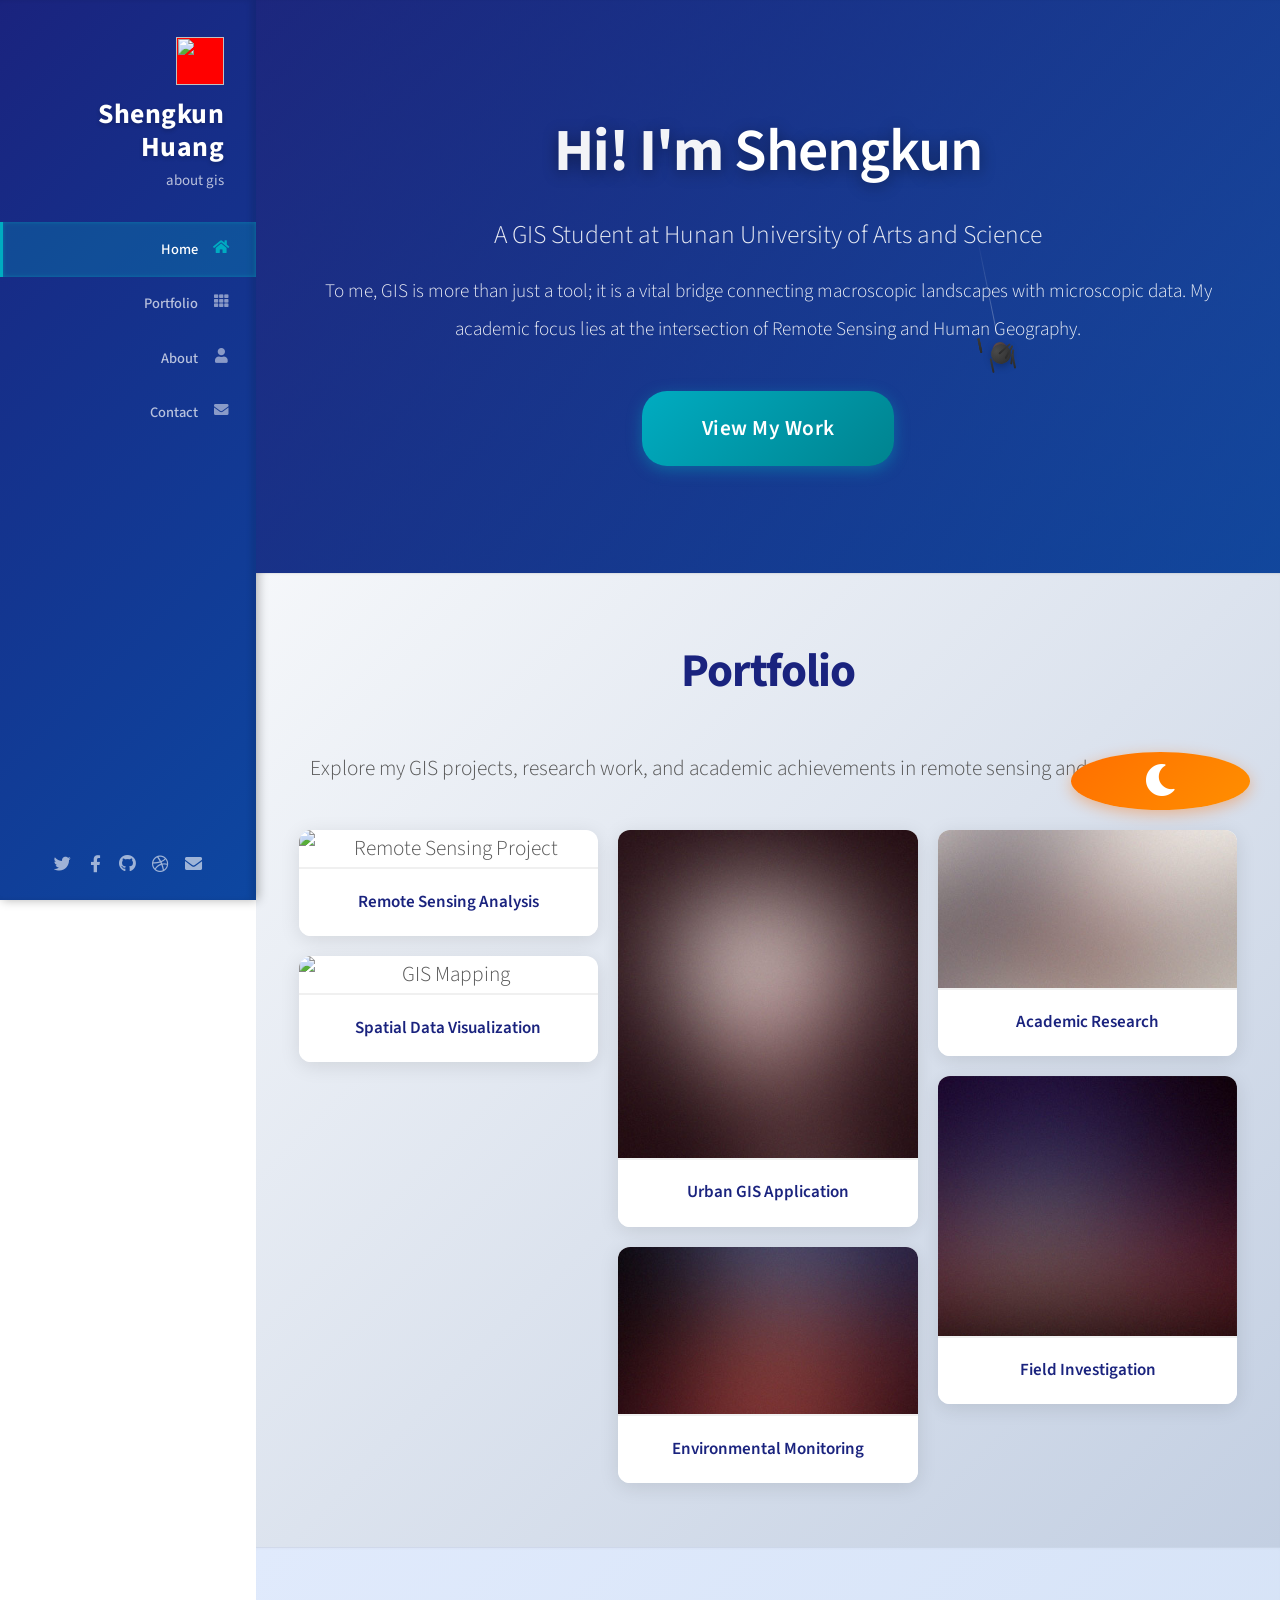
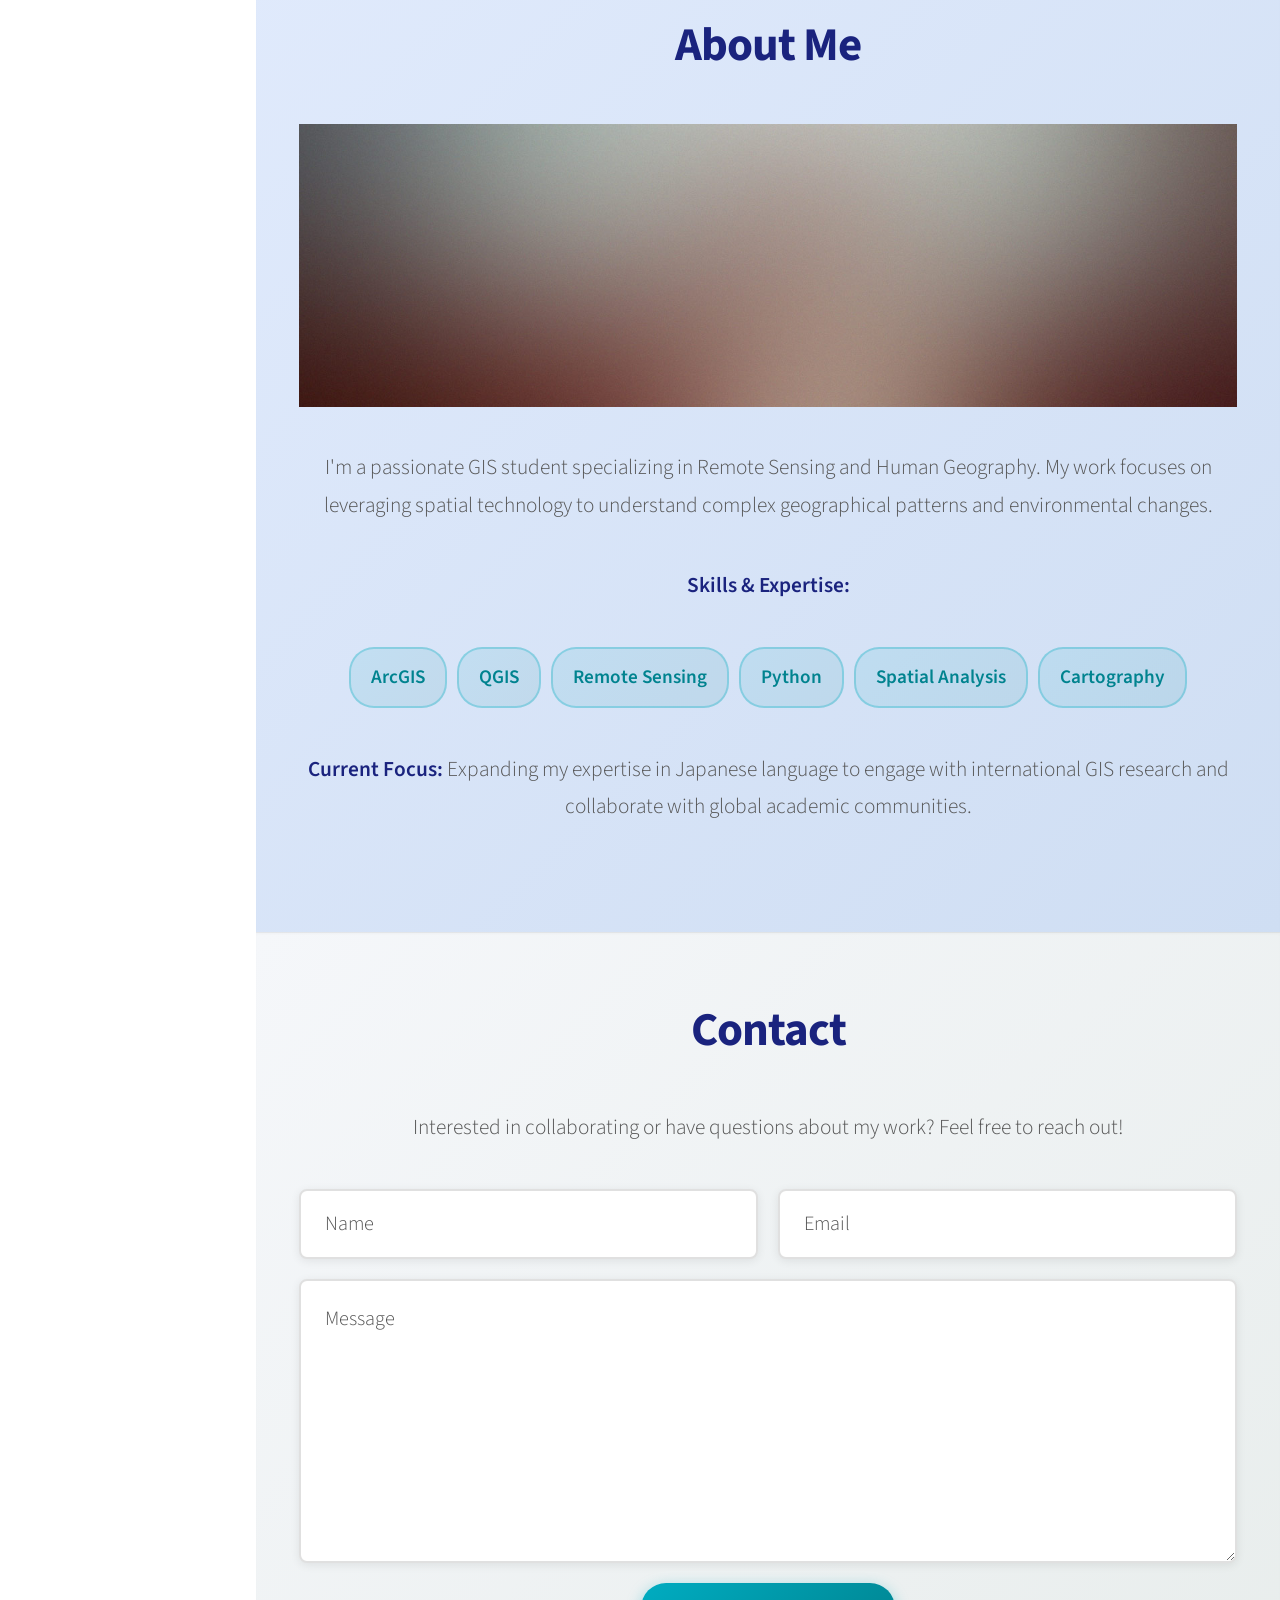
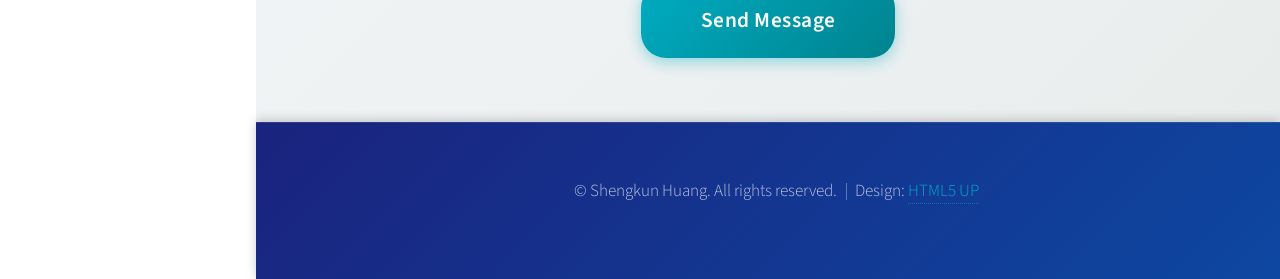
==== commit 77ef7c96: "最新的一次修改" ====
--- a/index.html
+++ b/index.html
@@ -208,6 +208,26 @@
 				<i class="icon solid fa-moon" id="themeIcon"></i>
 			</button>
 
+		<!-- Animated Spider -->
+			<div class="spider-container" id="spiderContainer">
+				<div class="spider" id="spider">
+					<div class="spider-web"></div>
+					<div class="spider-head">
+						<div class="spider-eye left"></div>
+						<div class="spider-eye right"></div>
+					</div>
+					<div class="spider-body"></div>
+					<div class="spider-leg"></div>
+					<div class="spider-leg"></div>
+					<div class="spider-leg"></div>
+					<div class="spider-leg"></div>
+					<div class="spider-leg"></div>
+					<div class="spider-leg"></div>
+					<div class="spider-leg"></div>
+					<div class="spider-leg"></div>
+				</div>
+			</div>
+
 		<!-- Scripts -->
 			<script src="assets/js/jquery.min.js"></script>
 			<script src="assets/js/jquery.scrolly.min.js"></script>
--- a/assets/css/main.css
+++ b/assets/css/main.css
@@ -2575,6 +2575,121 @@
 		0%, 100% { transform: translateX(0); }
 		25% { transform: translateX(-10px); }
 		75% { transform: translateX(10px); }
+	}
+
+/* Animated Spider */
+
+	.spider-container {
+		position: fixed;
+		z-index: 9998;
+		pointer-events: none;
+		transition: all 0.3s ease;
+	}
+
+	.spider {
+		width: 40px;
+		height: 40px;
+		position: relative;
+		animation: spiderMove 20s infinite linear;
+	}
+
+	.spider-body {
+		width: 20px;
+		height: 20px;
+		background: radial-gradient(circle at 30% 30%, #4a4a4a, #2a2a2a);
+		border-radius: 50%;
+		position: absolute;
+		top: 50%;
+		left: 50%;
+		transform: translate(-50%, -50%);
+		box-shadow: 0 2px 8px rgba(0, 0, 0, 0.3);
+	}
+
+	.spider-head {
+		width: 14px;
+		height: 14px;
+		background: radial-gradient(circle at 30% 30%, #5a5a5a, #3a3a3a);
+		border-radius: 50%;
+		position: absolute;
+		top: 20%;
+		left: 50%;
+		transform: translateX(-50%);
+	}
+
+	.spider-eye {
+		width: 4px;
+		height: 4px;
+		background: #ff0000;
+		border-radius: 50%;
+		position: absolute;
+		top: 4px;
+		box-shadow: 0 0 4px #ff0000;
+		animation: eyeGlow 2s infinite;
+	}
+
+	.spider-eye.left {
+		left: 3px;
+	}
+
+	.spider-eye.right {
+		right: 3px;
+	}
+
+	@keyframes eyeGlow {
+		0%, 100% { opacity: 1; box-shadow: 0 0 4px #ff0000; }
+		50% { opacity: 0.6; box-shadow: 0 0 8px #ff0000; }
+	}
+
+	.spider-leg {
+		width: 2px;
+		height: 15px;
+		background: linear-gradient(to bottom, #3a3a3a, #2a2a2a);
+		position: absolute;
+		transform-origin: top center;
+		border-radius: 1px;
+	}
+
+	.spider-leg:nth-child(1) { top: 30%; left: 20%; transform: rotate(-60deg); animation: legMove1 0.5s infinite alternate; }
+	.spider-leg:nth-child(2) { top: 35%; left: 15%; transform: rotate(-40deg); animation: legMove2 0.5s infinite alternate; }
+	.spider-leg:nth-child(3) { top: 45%; left: 15%; transform: rotate(-20deg); animation: legMove1 0.5s infinite alternate; }
+	.spider-leg:nth-child(4) { top: 55%; left: 20%; transform: rotate(0deg); animation: legMove2 0.5s infinite alternate; }
+	.spider-leg:nth-child(5) { top: 30%; right: 20%; transform: rotate(60deg); animation: legMove2 0.5s infinite alternate; }
+	.spider-leg:nth-child(6) { top: 35%; right: 15%; transform: rotate(40deg); animation: legMove1 0.5s infinite alternate; }
+	.spider-leg:nth-child(7) { top: 45%; right: 15%; transform: rotate(20deg); animation: legMove2 0.5s infinite alternate; }
+	.spider-leg:nth-child(8) { top: 55%; right: 20%; transform: rotate(0deg); animation: legMove1 0.5s infinite alternate; }
+
+	@keyframes legMove1 {
+		from { transform: rotate(-60deg) scaleY(1); }
+		to { transform: rotate(-70deg) scaleY(0.9); }
+	}
+
+	@keyframes legMove2 {
+		from { transform: rotate(-40deg) scaleY(1); }
+		to { transform: rotate(-30deg) scaleY(0.9); }
+	}
+
+	.spider-web {
+		position: absolute;
+		top: -100px;
+		left: 50%;
+		width: 1px;
+		height: 100px;
+		background: linear-gradient(to bottom, transparent, rgba(255, 255, 255, 0.3));
+		transform: translateX(-50%);
+	}
+
+	@keyframes spiderMove {
+		0% { transform: translate(0, 0) rotate(0deg); }
+		10% { transform: translate(100px, 50px) rotate(45deg); }
+		20% { transform: translate(200px, 0) rotate(90deg); }
+		30% { transform: translate(300px, -50px) rotate(135deg); }
+		40% { transform: translate(400px, 0) rotate(180deg); }
+		50% { transform: translate(300px, 50px) rotate(225deg); }
+		60% { transform: translate(200px, 100px) rotate(270deg); }
+		70% { transform: translate(100px, 50px) rotate(315deg); }
+		80% { transform: translate(0, 0) rotate(360deg); }
+		90% { transform: translate(-100px, -50px) rotate(315deg); }
+		100% { transform: translate(0, 0) rotate(0deg); }
 	}
 
 /* Lightbox */
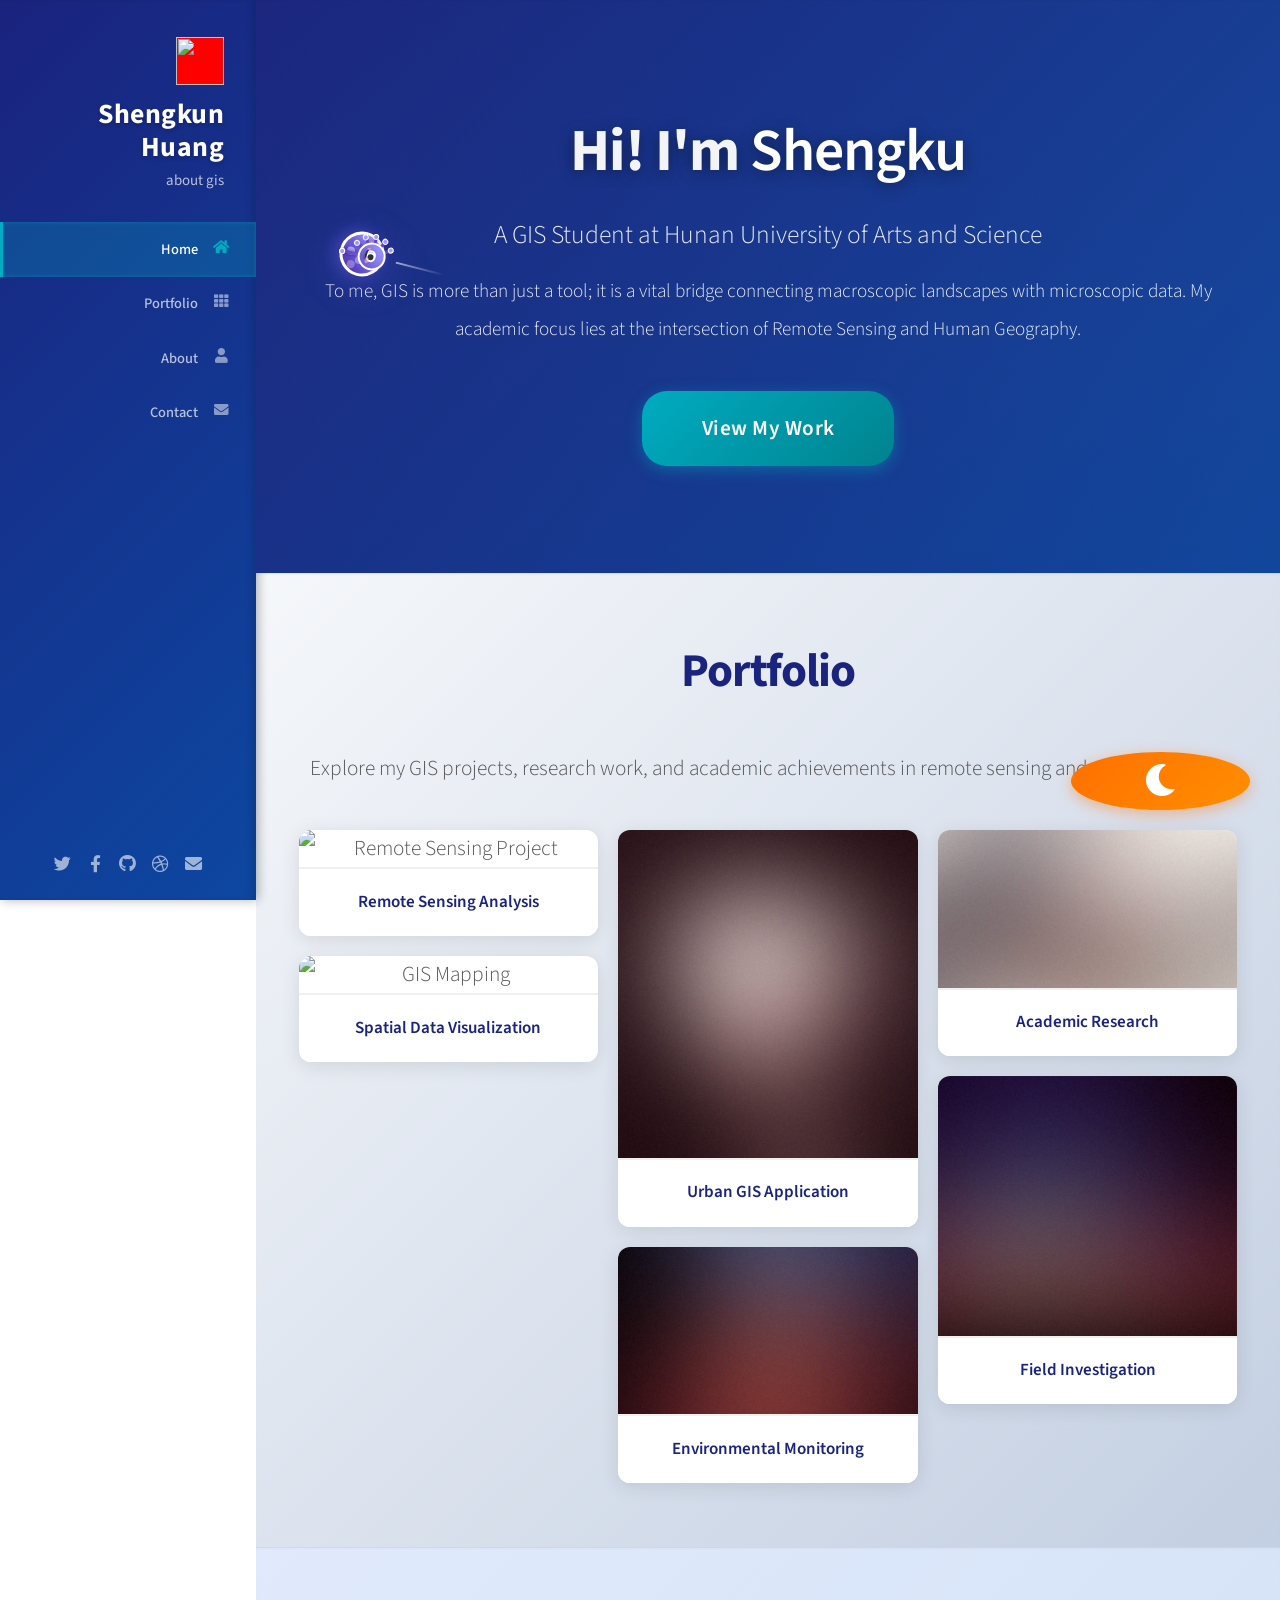
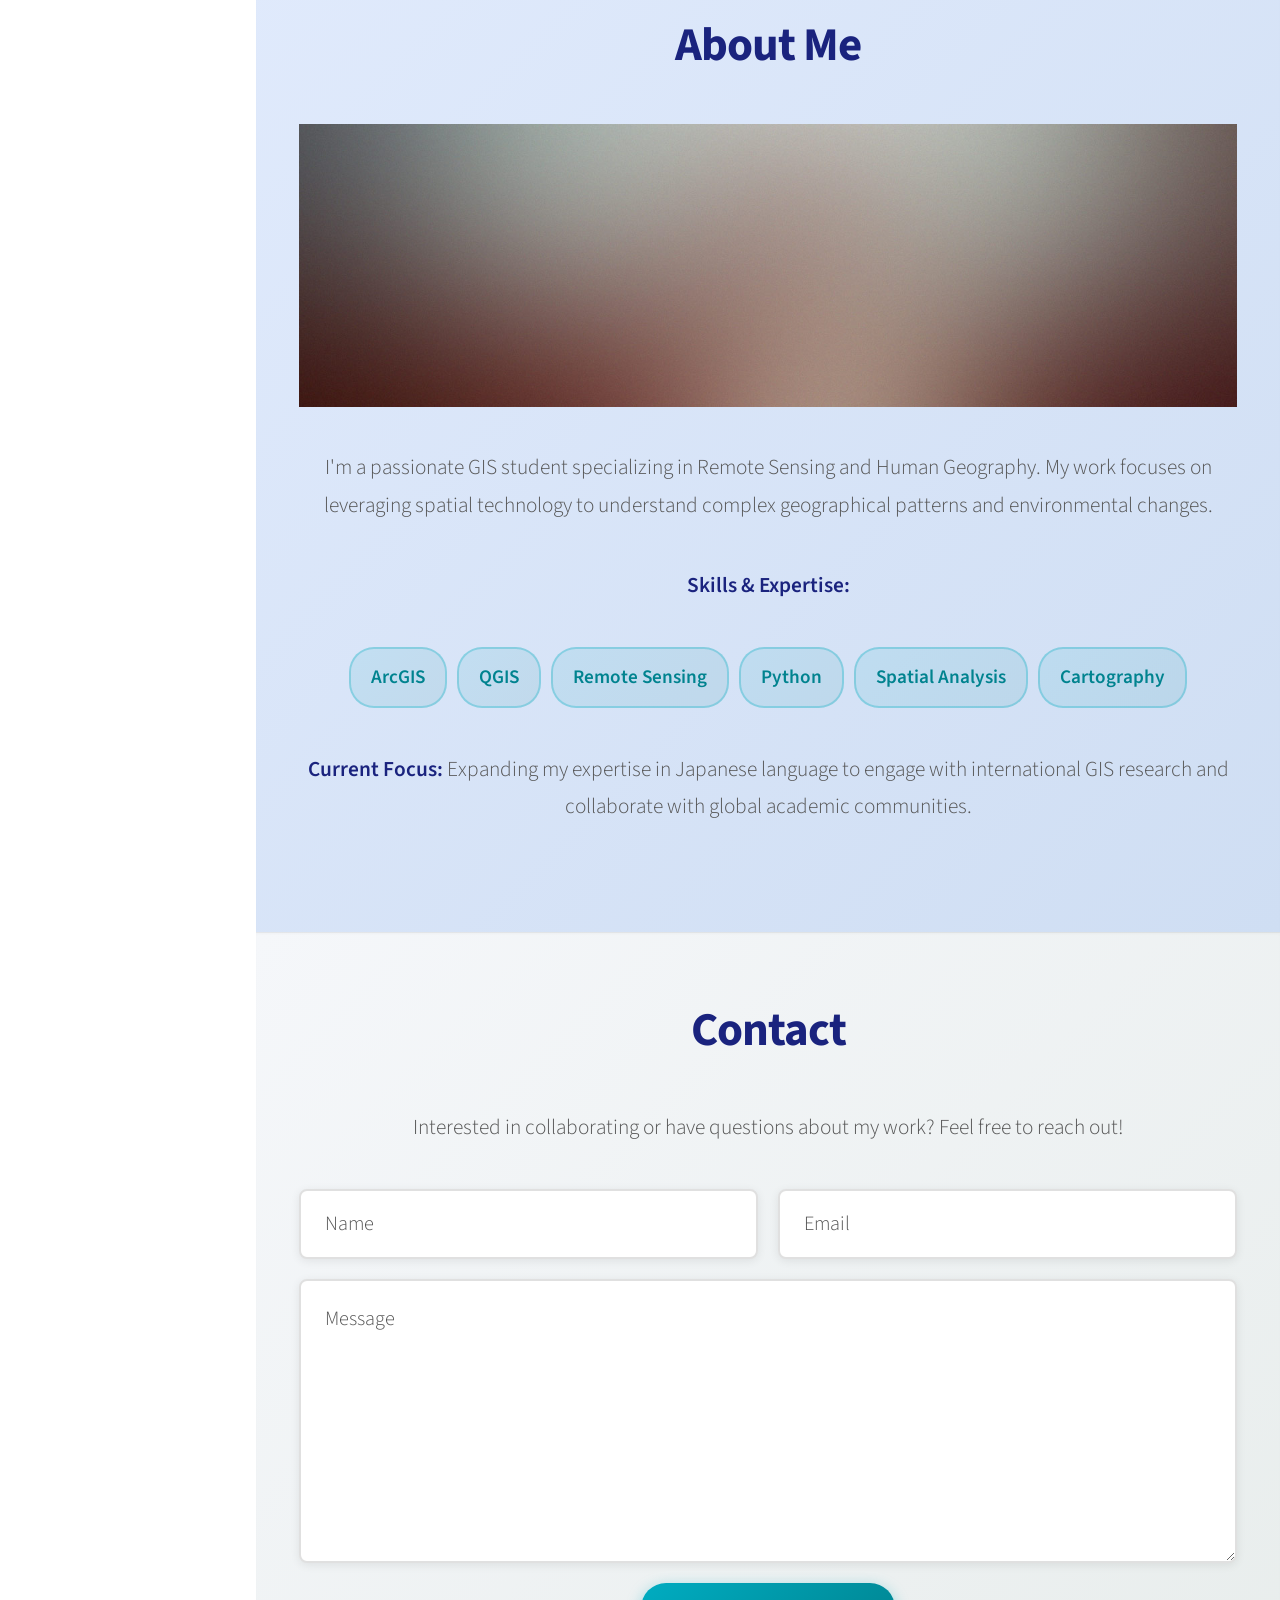
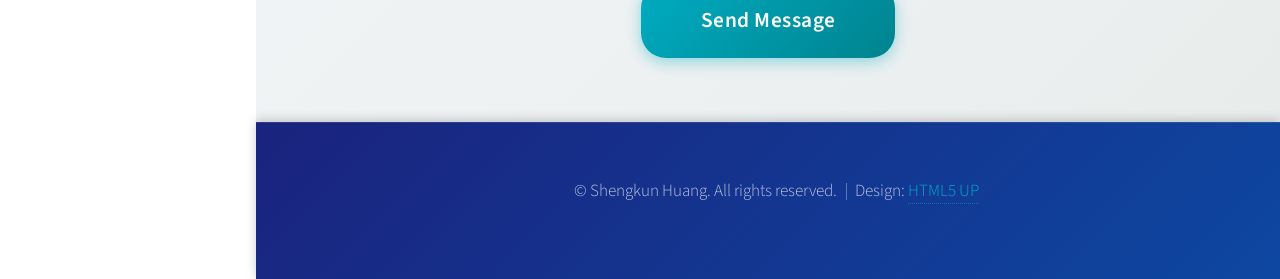
==== commit 92d76c60: "更新" ====
--- a/index.html
+++ b/index.html
@@ -215,6 +215,7 @@
 					<div class="spider-head">
 						<div class="spider-eye left"></div>
 						<div class="spider-eye right"></div>
+						<div class="spider-smile"></div>
 					</div>
 					<div class="spider-body"></div>
 					<div class="spider-leg"></div>
--- a/assets/css/main.css
+++ b/assets/css/main.css
@@ -2577,105 +2577,221 @@
 		75% { transform: translateX(10px); }
 	}
 
-/* Animated Spider */
+/* Animated Spider - Super Cute Version */
 
 	.spider-container {
 		position: fixed;
 		z-index: 9998;
-		pointer-events: none;
+		pointer-events: auto;
+		cursor: pointer;
 		transition: all 0.3s ease;
+		filter: drop-shadow(0 8px 16px rgba(108, 92, 231, 0.3));
+	}
+
+	.spider-container:hover {
+		transform: scale(1.15) rotate(5deg);
+		filter: drop-shadow(0 12px 24px rgba(108, 92, 231, 0.4));
 	}
 
 	.spider {
-		width: 40px;
-		height: 40px;
+		width: 70px;
+		height: 70px;
 		position: relative;
-		animation: spiderMove 20s infinite linear;
-	}
-
+		animation: spiderBounce 0.8s infinite alternate cubic-bezier(0.68, -0.55, 0.265, 1.55);
+	}
+
+	@keyframes spiderBounce {
+		from { transform: translateY(0) scale(1); }
+		to { transform: translateY(-8px) scale(1.05); }
+	}
+
+	/* Spider Body - Round and Adorable */
 	.spider-body {
-		width: 20px;
-		height: 20px;
-		background: radial-gradient(circle at 30% 30%, #4a4a4a, #2a2a2a);
+		width: 45px;
+		height: 45px;
+		background: linear-gradient(135deg, #a29bfe 0%, #6c5ce7 50%, #5f3dc4 100%);
 		border-radius: 50%;
 		position: absolute;
 		top: 50%;
 		left: 50%;
 		transform: translate(-50%, -50%);
-		box-shadow: 0 2px 8px rgba(0, 0, 0, 0.3);
-	}
-
+		box-shadow: 
+			inset -5px -5px 10px rgba(0, 0, 0, 0.15),
+			inset 5px 5px 10px rgba(255, 255, 255, 0.2),
+			0 5px 15px rgba(108, 92, 231, 0.4);
+		border: 3px solid #fff;
+	}
+
+	/* Cute white spots on body */
+	.spider-body::before {
+		content: '';
+		position: absolute;
+		width: 8px;
+		height: 8px;
+		background: rgba(255, 255, 255, 0.6);
+		border-radius: 50%;
+		top: 30%;
+		left: 25%;
+		box-shadow: 
+			12px 5px 0 rgba(255, 255, 255, 0.4),
+			5px 15px 0 rgba(255, 255, 255, 0.5),
+			18px 12px 0 rgba(255, 255, 255, 0.3);
+	}
+
+	/* Spider Head - Small and Round */
 	.spider-head {
-		width: 14px;
-		height: 14px;
-		background: radial-gradient(circle at 30% 30%, #5a5a5a, #3a3a3a);
+		width: 28px;
+		height: 28px;
+		background: linear-gradient(135deg, #a29bfe 0%, #6c5ce7 100%);
 		border-radius: 50%;
 		position: absolute;
-		top: 20%;
+		top: 15%;
 		left: 50%;
 		transform: translateX(-50%);
-	}
-
+		box-shadow: 
+			inset -3px -3px 6px rgba(0, 0, 0, 0.1),
+			0 3px 8px rgba(108, 92, 231, 0.3);
+		border: 2px solid #fff;
+		z-index: 2;
+	}
+
+	/* Big Cute Eyes */
 	.spider-eye {
-		width: 4px;
-		height: 4px;
-		background: #ff0000;
+		width: 10px;
+		height: 10px;
+		background: #fff;
 		border-radius: 50%;
 		position: absolute;
-		top: 4px;
-		box-shadow: 0 0 4px #ff0000;
-		animation: eyeGlow 2s infinite;
+		top: 35%;
+		box-shadow: 0 2px 4px rgba(0, 0, 0, 0.2);
+		overflow: hidden;
 	}
 
 	.spider-eye.left {
-		left: 3px;
+		left: 25%;
 	}
 
 	.spider-eye.right {
-		right: 3px;
-	}
-
-	@keyframes eyeGlow {
-		0%, 100% { opacity: 1; box-shadow: 0 0 4px #ff0000; }
-		50% { opacity: 0.6; box-shadow: 0 0 8px #ff0000; }
-	}
-
+		right: 25%;
+	}
+
+	/* Eye pupils - look around */
+	.spider-eye::after {
+		content: '';
+		width: 6px;
+		height: 6px;
+		background: #2d3436;
+		border-radius: 50%;
+		position: absolute;
+		top: 50%;
+		left: 50%;
+		transform: translate(-50%, -50%);
+		animation: eyeLook 3s infinite;
+	}
+
+	@keyframes eyeLook {
+		0%, 100% { transform: translate(-50%, -50%); }
+		25% { transform: translate(-30%, -50%); }
+		50% { transform: translate(-50%, -40%); }
+		75% { transform: translate(-70%, -50%); }
+	}
+
+	/* Blush marks - super cute! */
+	.spider-head::before,
+	.spider-head::after {
+		content: '';
+		width: 6px;
+		height: 4px;
+		background: rgba(255, 182, 193, 0.6);
+		border-radius: 50%;
+		position: absolute;
+		bottom: 25%;
+	}
+
+	.spider-head::before {
+		left: 15%;
+	}
+
+	.spider-head::after {
+		right: 15%;
+	}
+
+	/* Smile */
+	.spider-smile {
+		width: 12px;
+		height: 6px;
+		border-bottom: 2px solid #2d3436;
+		border-radius: 0 0 50% 50%;
+		position: absolute;
+		bottom: 20%;
+		left: 50%;
+		transform: translateX(-50%);
+	}
+
+	/* Legs - Thicker and Cuter */
 	.spider-leg {
+		width: 3px;
+		height: 20px;
+		background: linear-gradient(to bottom, #6c5ce7, #5f3dc4);
+		position: absolute;
+		top: 50%;
+		left: 50%;
+		transform-origin: top center;
+		border-radius: 2px;
+		box-shadow: 0 2px 4px rgba(0, 0, 0, 0.2);
+	}
+
+	/* Leg joints for cuteness */
+	.spider-leg::after {
+		content: '';
+		width: 6px;
+		height: 6px;
+		background: #a29bfe;
+		border-radius: 50%;
+		position: absolute;
+		bottom: -3px;
+		left: 50%;
+		transform: translateX(-50%);
+		border: 1px solid #fff;
+	}
+
+	/* Left side legs */
+	.spider-leg:nth-child(1) { transform: translate(-50%, -50%) rotate(-60deg); animation: legMove1 0.6s infinite alternate; }
+	.spider-leg:nth-child(2) { transform: translate(-50%, -50%) rotate(-30deg); animation: legMove2 0.6s infinite alternate; }
+	.spider-leg:nth-child(3) { transform: translate(-50%, -50%) rotate(0deg); animation: legMove1 0.6s infinite alternate; }
+	.spider-leg:nth-child(4) { transform: translate(-50%, -50%) rotate(30deg); animation: legMove2 0.6s infinite alternate; }
+
+	/* Right side legs */
+	.spider-leg:nth-child(5) { transform: translate(-50%, -50%) rotate(150deg); animation: legMove2 0.6s infinite alternate; }
+	.spider-leg:nth-child(6) { transform: translate(-50%, -50%) rotate(120deg); animation: legMove1 0.6s infinite alternate; }
+	.spider-leg:nth-child(7) { transform: translate(-50%, -50%) rotate(90deg); animation: legMove2 0.6s infinite alternate; }
+	.spider-leg:nth-child(8) { transform: translate(-50%, -50%) rotate(60deg); animation: legMove1 0.6s infinite alternate; }
+
+	@keyframes legMove1 {
+		from { transform: translate(-50%, -50%) rotate(var(--base-rotation, 0deg)) scaleY(1); }
+		to { transform: translate(-50%, -50%) rotate(calc(var(--base-rotation, 0deg) + 10deg)) scaleY(0.9); }
+	}
+
+	@keyframes legMove2 {
+		from { transform: translate(-50%, -50%) rotate(var(--base-rotation, 0deg)) scaleY(0.9); }
+		to { transform: translate(-50%, -50%) rotate(calc(var(--base-rotation, 0deg) - 10deg)) scaleY(1); }
+	}
+
+	/* Web thread - thin and elegant */
+	.spider-web {
 		width: 2px;
-		height: 15px;
-		background: linear-gradient(to bottom, #3a3a3a, #2a2a2a);
+		height: 50px;
+		background: linear-gradient(to bottom, transparent, rgba(255, 255, 255, 0.6));
 		position: absolute;
-		transform-origin: top center;
-		border-radius: 1px;
-	}
-
-	.spider-leg:nth-child(1) { top: 30%; left: 20%; transform: rotate(-60deg); animation: legMove1 0.5s infinite alternate; }
-	.spider-leg:nth-child(2) { top: 35%; left: 15%; transform: rotate(-40deg); animation: legMove2 0.5s infinite alternate; }
-	.spider-leg:nth-child(3) { top: 45%; left: 15%; transform: rotate(-20deg); animation: legMove1 0.5s infinite alternate; }
-	.spider-leg:nth-child(4) { top: 55%; left: 20%; transform: rotate(0deg); animation: legMove2 0.5s infinite alternate; }
-	.spider-leg:nth-child(5) { top: 30%; right: 20%; transform: rotate(60deg); animation: legMove2 0.5s infinite alternate; }
-	.spider-leg:nth-child(6) { top: 35%; right: 15%; transform: rotate(40deg); animation: legMove1 0.5s infinite alternate; }
-	.spider-leg:nth-child(7) { top: 45%; right: 15%; transform: rotate(20deg); animation: legMove2 0.5s infinite alternate; }
-	.spider-leg:nth-child(8) { top: 55%; right: 20%; transform: rotate(0deg); animation: legMove1 0.5s infinite alternate; }
-
-	@keyframes legMove1 {
-		from { transform: rotate(-60deg) scaleY(1); }
-		to { transform: rotate(-70deg) scaleY(0.9); }
-	}
-
-	@keyframes legMove2 {
-		from { transform: rotate(-40deg) scaleY(1); }
-		to { transform: rotate(-30deg) scaleY(0.9); }
-	}
-
-	.spider-web {
-		position: absolute;
-		top: -100px;
+		top: -50px;
 		left: 50%;
-		width: 1px;
-		height: 100px;
-		background: linear-gradient(to bottom, transparent, rgba(255, 255, 255, 0.3));
 		transform: translateX(-50%);
+		animation: webSway 2s infinite ease-in-out;
+	}
+
+	@keyframes webSway {
+		0%, 100% { transform: translateX(-50%) rotate(-5deg); }
+		50% { transform: translateX(-50%) rotate(5deg); }
 	}
 
 	@keyframes spiderMove {
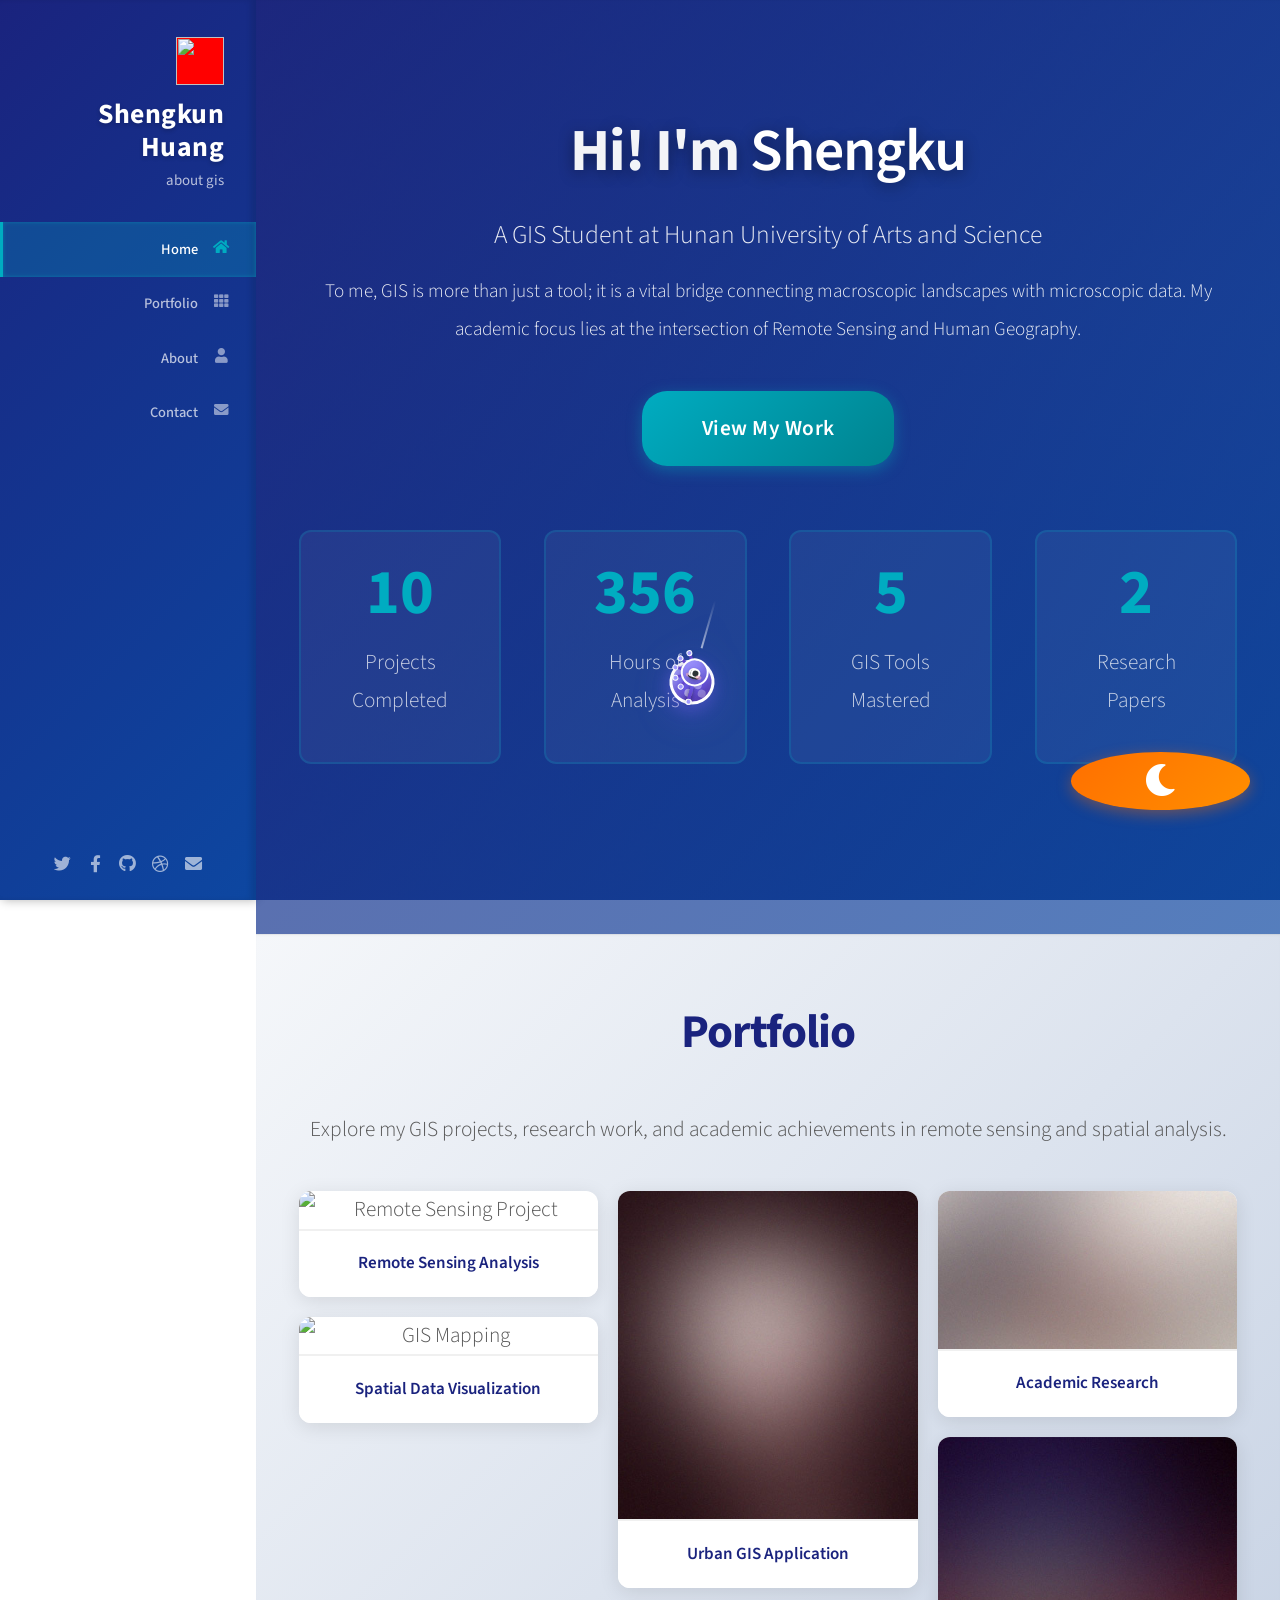
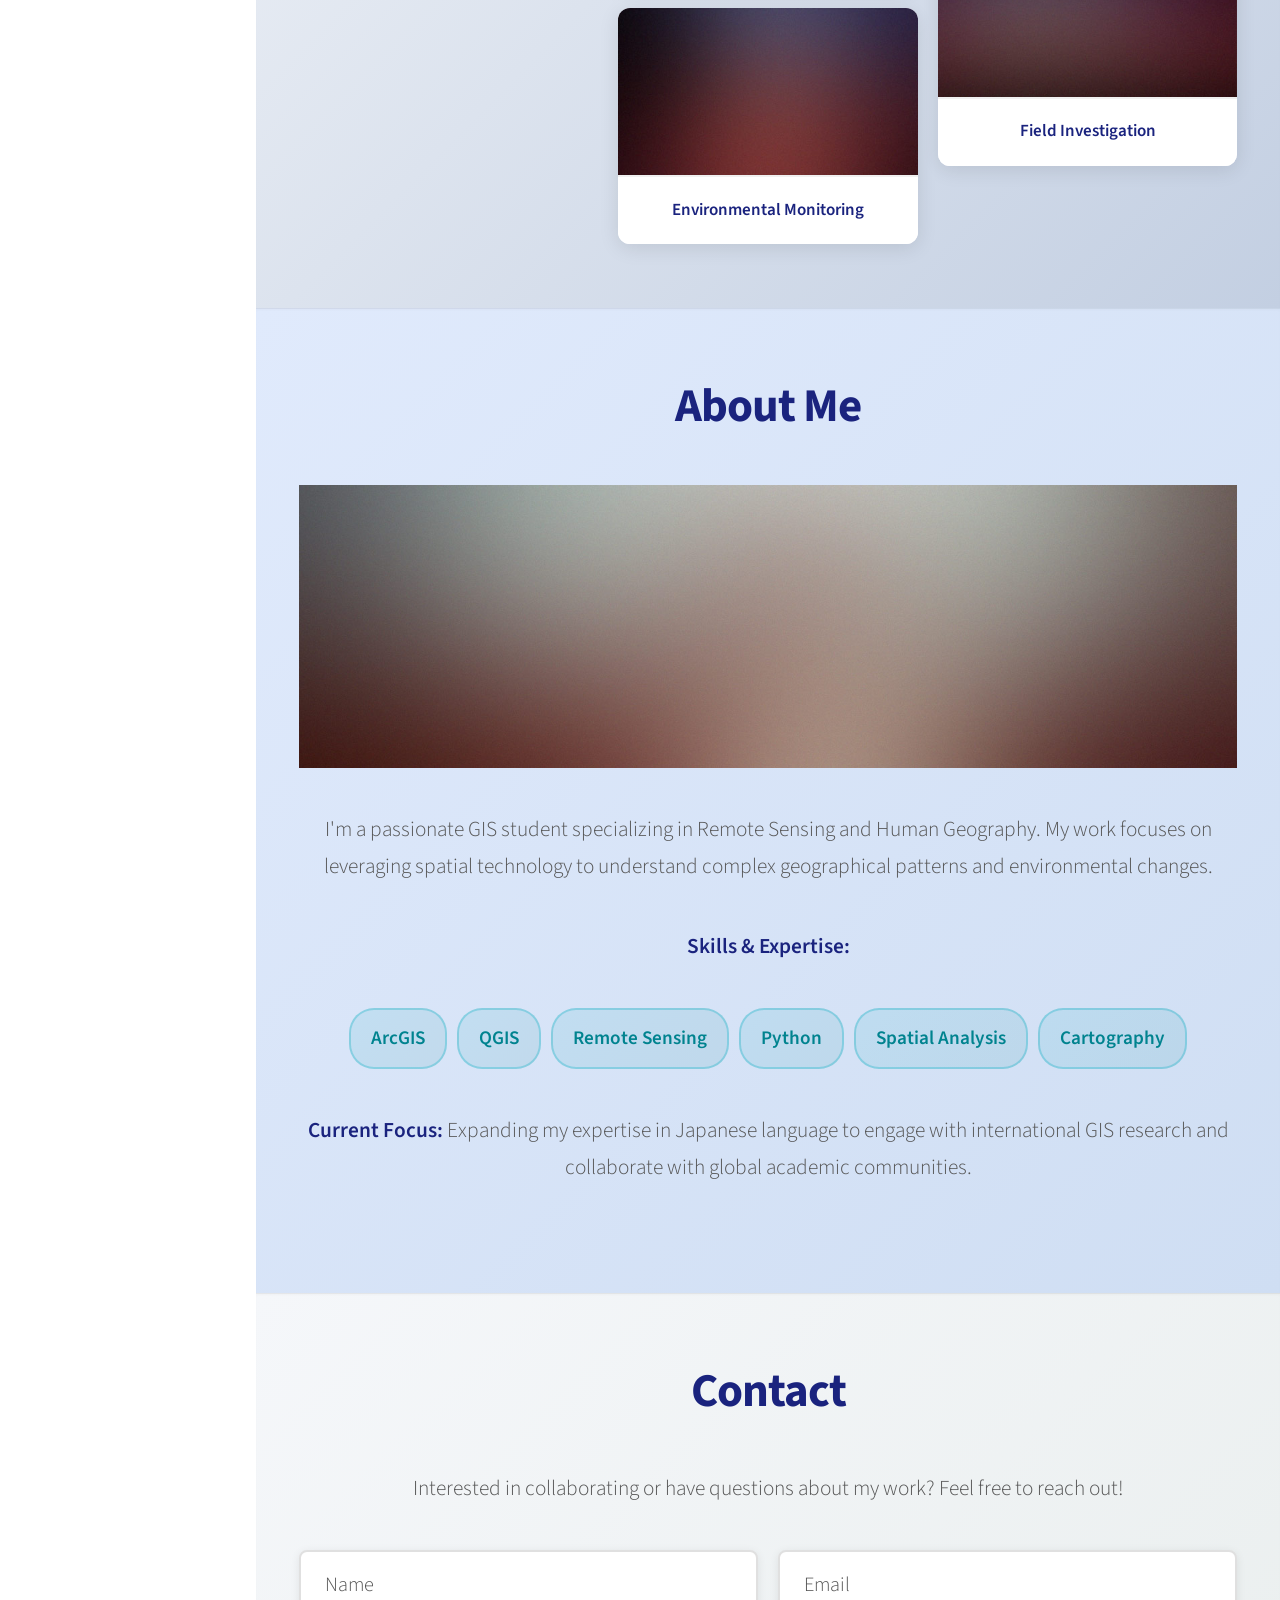
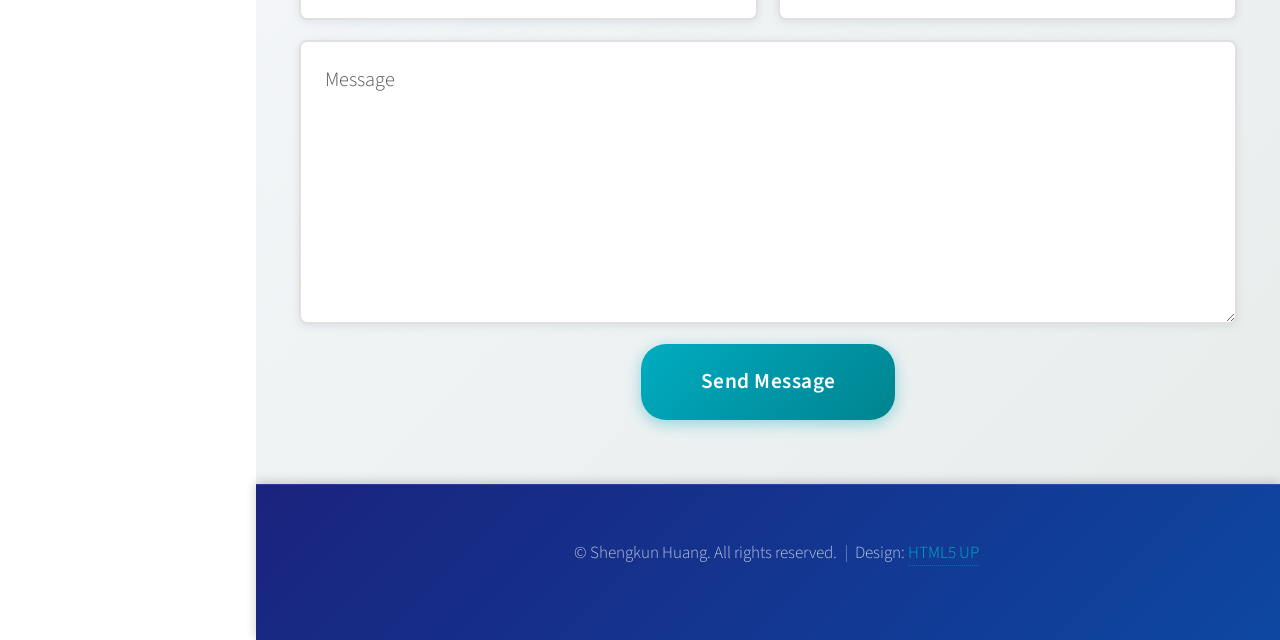
==== commit 2da04dca: "11" ====
--- a/index.html
+++ b/index.html
@@ -60,7 +60,10 @@
 
 				<!-- Intro -->
 					<section id="top" class="one dark cover">
-						<div class="container fade-in">
+						<!-- Particles Background -->
+						<div class="particles-container" id="particles"></div>
+						
+						<div class="container fade-in" style="position: relative; z-index: 1;">
 
 							<header>
 								<h2 class="alt">Hi! I'm <strong id="typewriter"></strong></h2>
@@ -71,6 +74,26 @@
 							<footer>
 								<a href="portfolio.html" class="button">View My Work</a>
 							</footer>
+
+							<!-- Statistics -->
+							<div class="stats-container">
+								<div class="stat-item">
+									<span class="stat-number" data-target="15">0</span>
+									<span class="stat-label">Projects Completed</span>
+								</div>
+								<div class="stat-item">
+									<span class="stat-number" data-target="500">0</span>
+									<span class="stat-label">Hours of Analysis</span>
+								</div>
+								<div class="stat-item">
+									<span class="stat-number" data-target="8">0</span>
+									<span class="stat-label">GIS Tools Mastered</span>
+								</div>
+								<div class="stat-item">
+									<span class="stat-number" data-target="3">0</span>
+									<span class="stat-label">Research Papers</span>
+								</div>
+							</div>
 
 						</div>
 					</section>
--- a/assets/css/main.css
+++ b/assets/css/main.css
@@ -2792,6 +2792,352 @@
 	@keyframes webSway {
 		0%, 100% { transform: translateX(-50%) rotate(-5deg); }
 		50% { transform: translateX(-50%) rotate(5deg); }
+	}
+
+/* Statistics Counter */
+
+	.stats-container {
+		display: flex;
+		justify-content: space-around;
+		flex-wrap: wrap;
+		margin: 3em 0;
+		gap: 2em;
+	}
+
+	.stat-item {
+		text-align: center;
+		padding: 2em;
+		background: rgba(255, 255, 255, 0.05);
+		border-radius: 12px;
+		flex: 1;
+		min-width: 150px;
+		transition: all 0.3s ease;
+		border: 2px solid rgba(0, 172, 193, 0.2);
+	}
+
+	.stat-item:hover {
+		transform: translateY(-5px);
+		box-shadow: 0 8px 20px rgba(0, 172, 193, 0.3);
+		border-color: #00acc1;
+	}
+
+	.stat-number {
+		font-size: 3em;
+		font-weight: bold;
+		color: #00acc1;
+		display: block;
+		margin-bottom: 0.5em;
+	}
+
+	.stat-label {
+		font-size: 1em;
+		color: inherit;
+		opacity: 0.8;
+	}
+
+/* Timeline */
+
+	.timeline {
+		position: relative;
+		padding: 2em 0;
+		margin: 2em 0;
+	}
+
+	.timeline::before {
+		content: '';
+		position: absolute;
+		left: 50%;
+		transform: translateX(-50%);
+		width: 3px;
+		height: 100%;
+		background: linear-gradient(to bottom, #00acc1, #00838f);
+	}
+
+	.timeline-item {
+		position: relative;
+		margin-bottom: 3em;
+		width: 50%;
+		padding: 0 2em;
+	}
+
+	.timeline-item:nth-child(odd) {
+		left: 0;
+		text-align: right;
+	}
+
+	.timeline-item:nth-child(even) {
+		left: 50%;
+	}
+
+	.timeline-content {
+		background: rgba(255, 255, 255, 0.05);
+		padding: 1.5em;
+		border-radius: 12px;
+		border: 2px solid rgba(0, 172, 193, 0.2);
+		transition: all 0.3s ease;
+	}
+
+	.timeline-content:hover {
+		border-color: #00acc1;
+		box-shadow: 0 8px 20px rgba(0, 172, 193, 0.2);
+		transform: scale(1.02);
+	}
+
+	.timeline-dot {
+		position: absolute;
+		width: 20px;
+		height: 20px;
+		background: #00acc1;
+		border-radius: 50%;
+		top: 20px;
+		border: 4px solid #fff;
+		box-shadow: 0 0 10px rgba(0, 172, 193, 0.5);
+	}
+
+	.timeline-item:nth-child(odd) .timeline-dot {
+		right: -10px;
+	}
+
+	.timeline-item:nth-child(even) .timeline-dot {
+		left: -10px;
+	}
+
+	.timeline-date {
+		font-weight: bold;
+		color: #00acc1;
+		margin-bottom: 0.5em;
+		font-size: 0.9em;
+	}
+
+	.timeline-title {
+		font-size: 1.3em;
+		font-weight: bold;
+		margin-bottom: 0.5em;
+	}
+
+	.timeline-description {
+		font-size: 0.95em;
+		opacity: 0.9;
+		line-height: 1.6;
+	}
+
+/* Filter Buttons */
+
+	.filter-buttons {
+		display: flex;
+		justify-content: center;
+		gap: 1em;
+		margin: 2em 0;
+		flex-wrap: wrap;
+	}
+
+	.filter-btn {
+		padding: 0.8em 1.5em;
+		background: rgba(0, 172, 193, 0.1);
+		border: 2px solid rgba(0, 172, 193, 0.3);
+		border-radius: 25px;
+		cursor: pointer;
+		transition: all 0.3s ease;
+		color: inherit;
+		font-weight: 600;
+	}
+
+	.filter-btn:hover,
+	.filter-btn.active {
+		background: linear-gradient(135deg, #00acc1 0%, #00838f 100%);
+		color: #fff;
+		border-color: #00acc1;
+		transform: translateY(-2px);
+		box-shadow: 0 4px 12px rgba(0, 172, 193, 0.3);
+	}
+
+	.portfolio-item {
+		transition: all 0.4s ease;
+	}
+
+	.portfolio-item.hidden {
+		display: none;
+	}
+
+	.portfolio-item.show {
+		display: block;
+		animation: fadeInUp 0.5s ease;
+	}
+
+	@keyframes fadeInUp {
+		from {
+			opacity: 0;
+			transform: translateY(20px);
+		}
+		to {
+			opacity: 1;
+			transform: translateY(0);
+		}
+	}
+
+/* Blog Cards */
+
+	.blog-grid {
+		display: grid;
+		grid-template-columns: repeat(auto-fit, minmax(300px, 1fr));
+		gap: 2em;
+		margin: 2em 0;
+	}
+
+	.blog-card {
+		background: rgba(255, 255, 255, 0.05);
+		border-radius: 12px;
+		overflow: hidden;
+		border: 2px solid rgba(0, 172, 193, 0.2);
+		transition: all 0.3s ease;
+	}
+
+	.blog-card:hover {
+		transform: translateY(-5px);
+		box-shadow: 0 8px 20px rgba(0, 172, 193, 0.3);
+		border-color: #00acc1;
+	}
+
+	.blog-image {
+		width: 100%;
+		height: 200px;
+		object-fit: cover;
+	}
+
+	.blog-content {
+		padding: 1.5em;
+	}
+
+	.blog-date {
+		font-size: 0.85em;
+		color: #00acc1;
+		margin-bottom: 0.5em;
+	}
+
+	.blog-title {
+		font-size: 1.3em;
+		font-weight: bold;
+		margin-bottom: 0.8em;
+	}
+
+	.blog-excerpt {
+		font-size: 0.95em;
+		line-height: 1.6;
+		opacity: 0.9;
+		margin-bottom: 1em;
+	}
+
+	.blog-link {
+		color: #00acc1;
+		text-decoration: none;
+		font-weight: 600;
+		transition: all 0.3s ease;
+	}
+
+	.blog-link:hover {
+		color: #00838f;
+		text-decoration: underline;
+	}
+
+/* Certificate Cards */
+
+	.certificates-grid {
+		display: grid;
+		grid-template-columns: repeat(auto-fit, minmax(250px, 1fr));
+		gap: 2em;
+		margin: 2em 0;
+	}
+
+	.certificate-card {
+		background: rgba(255, 255, 255, 0.05);
+		border-radius: 12px;
+		padding: 2em;
+		text-align: center;
+		border: 2px solid rgba(0, 172, 193, 0.2);
+		transition: all 0.3s ease;
+	}
+
+	.certificate-card:hover {
+		transform: translateY(-5px);
+		box-shadow: 0 8px 20px rgba(0, 172, 193, 0.3);
+		border-color: #00acc1;
+	}
+
+	.certificate-icon {
+		font-size: 3em;
+		color: #00acc1;
+		margin-bottom: 1em;
+	}
+
+	.certificate-title {
+		font-size: 1.2em;
+		font-weight: bold;
+		margin-bottom: 0.5em;
+	}
+
+	.certificate-org {
+		font-size: 0.9em;
+		opacity: 0.8;
+		margin-bottom: 0.5em;
+	}
+
+	.certificate-date {
+		font-size: 0.85em;
+		color: #00acc1;
+	}
+
+/* Map Container */
+
+	.map-container {
+		width: 100%;
+		height: 400px;
+		border-radius: 12px;
+		overflow: hidden;
+		margin: 2em 0;
+		border: 2px solid rgba(0, 172, 193, 0.3);
+		box-shadow: 0 8px 20px rgba(0, 0, 0, 0.2);
+	}
+
+	.map-container iframe {
+		width: 100%;
+		height: 100%;
+		border: none;
+	}
+
+/* Particles Background */
+
+	.particles-container {
+		position: absolute;
+		top: 0;
+		left: 0;
+		width: 100%;
+		height: 100%;
+		overflow: hidden;
+		z-index: 0;
+	}
+
+	.particle {
+		position: absolute;
+		background: rgba(0, 172, 193, 0.6);
+		border-radius: 50%;
+		animation: float 15s infinite;
+	}
+
+	@keyframes float {
+		0%, 100% {
+			transform: translateY(0) translateX(0);
+			opacity: 0;
+		}
+		10% {
+			opacity: 1;
+		}
+		90% {
+			opacity: 1;
+		}
+		100% {
+			transform: translateY(-100vh) translateX(100px);
+			opacity: 0;
+		}
 	}
 
 	@keyframes spiderMove {
